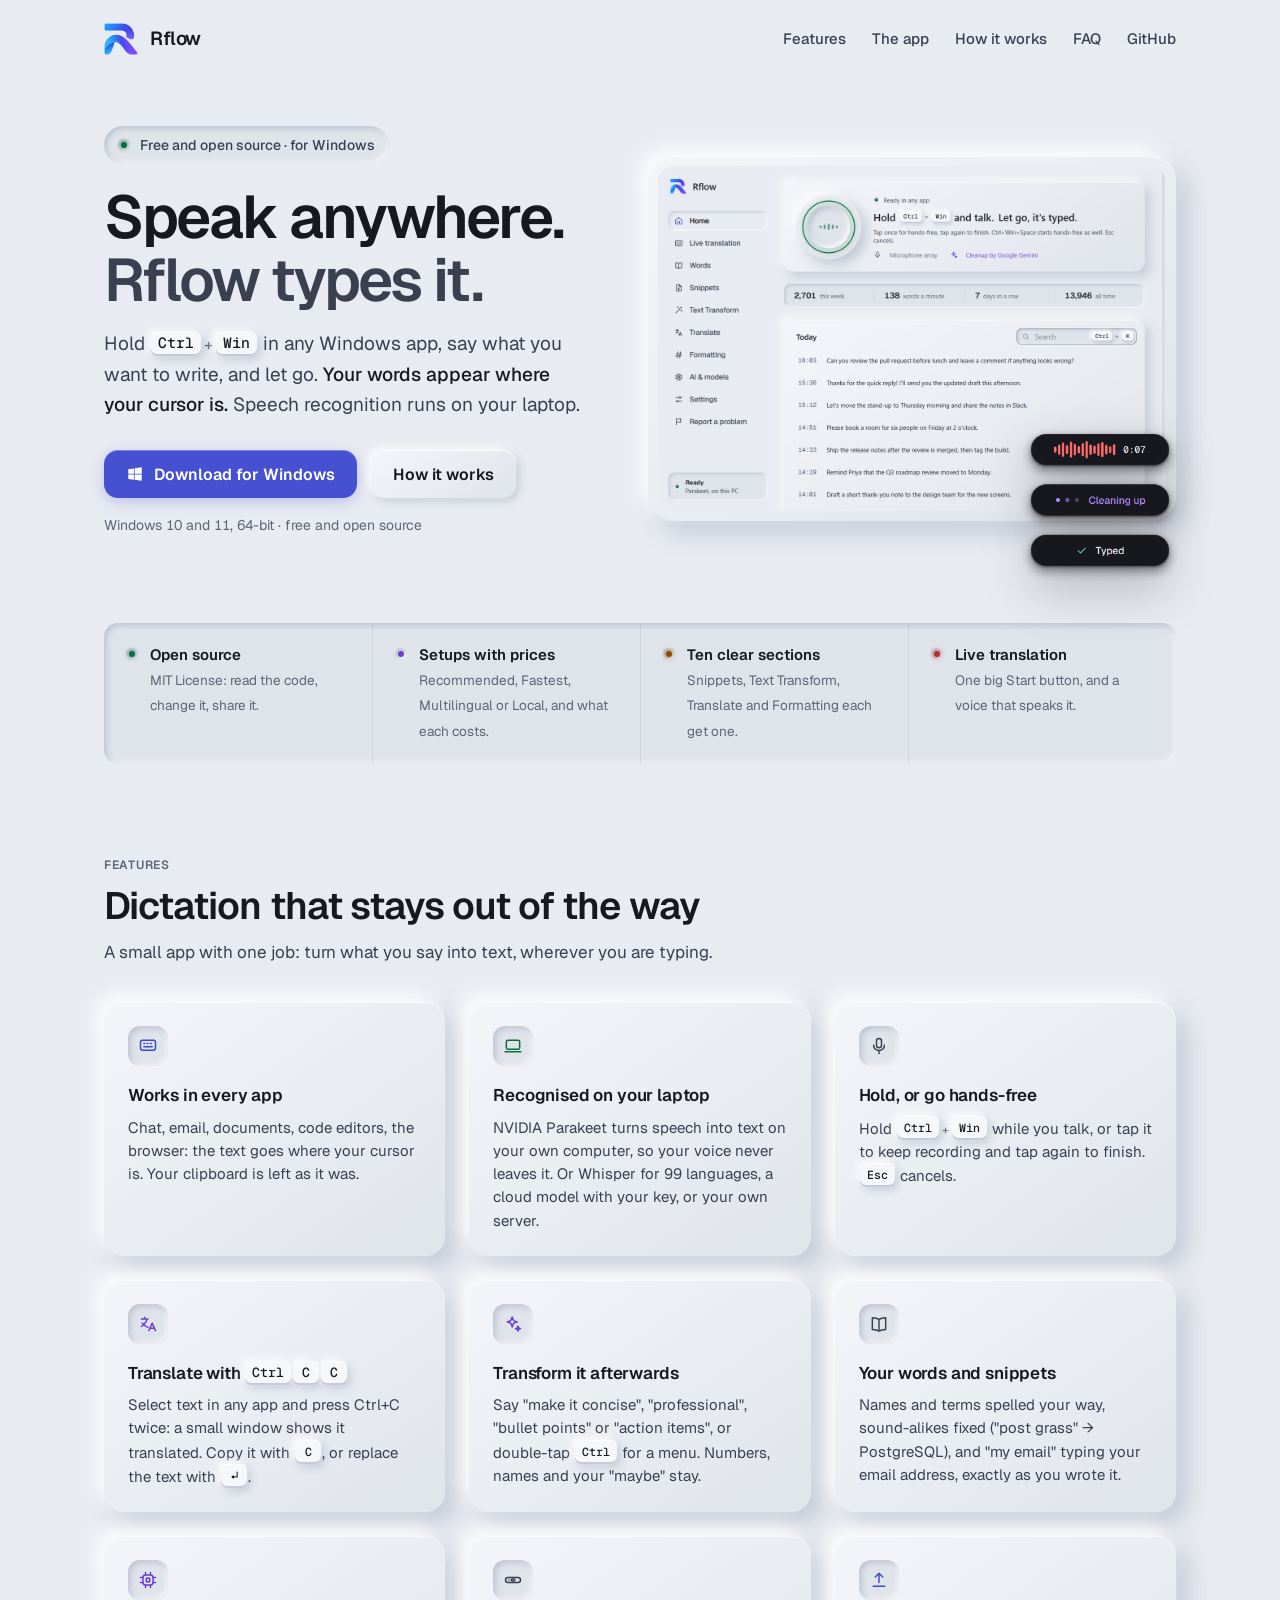
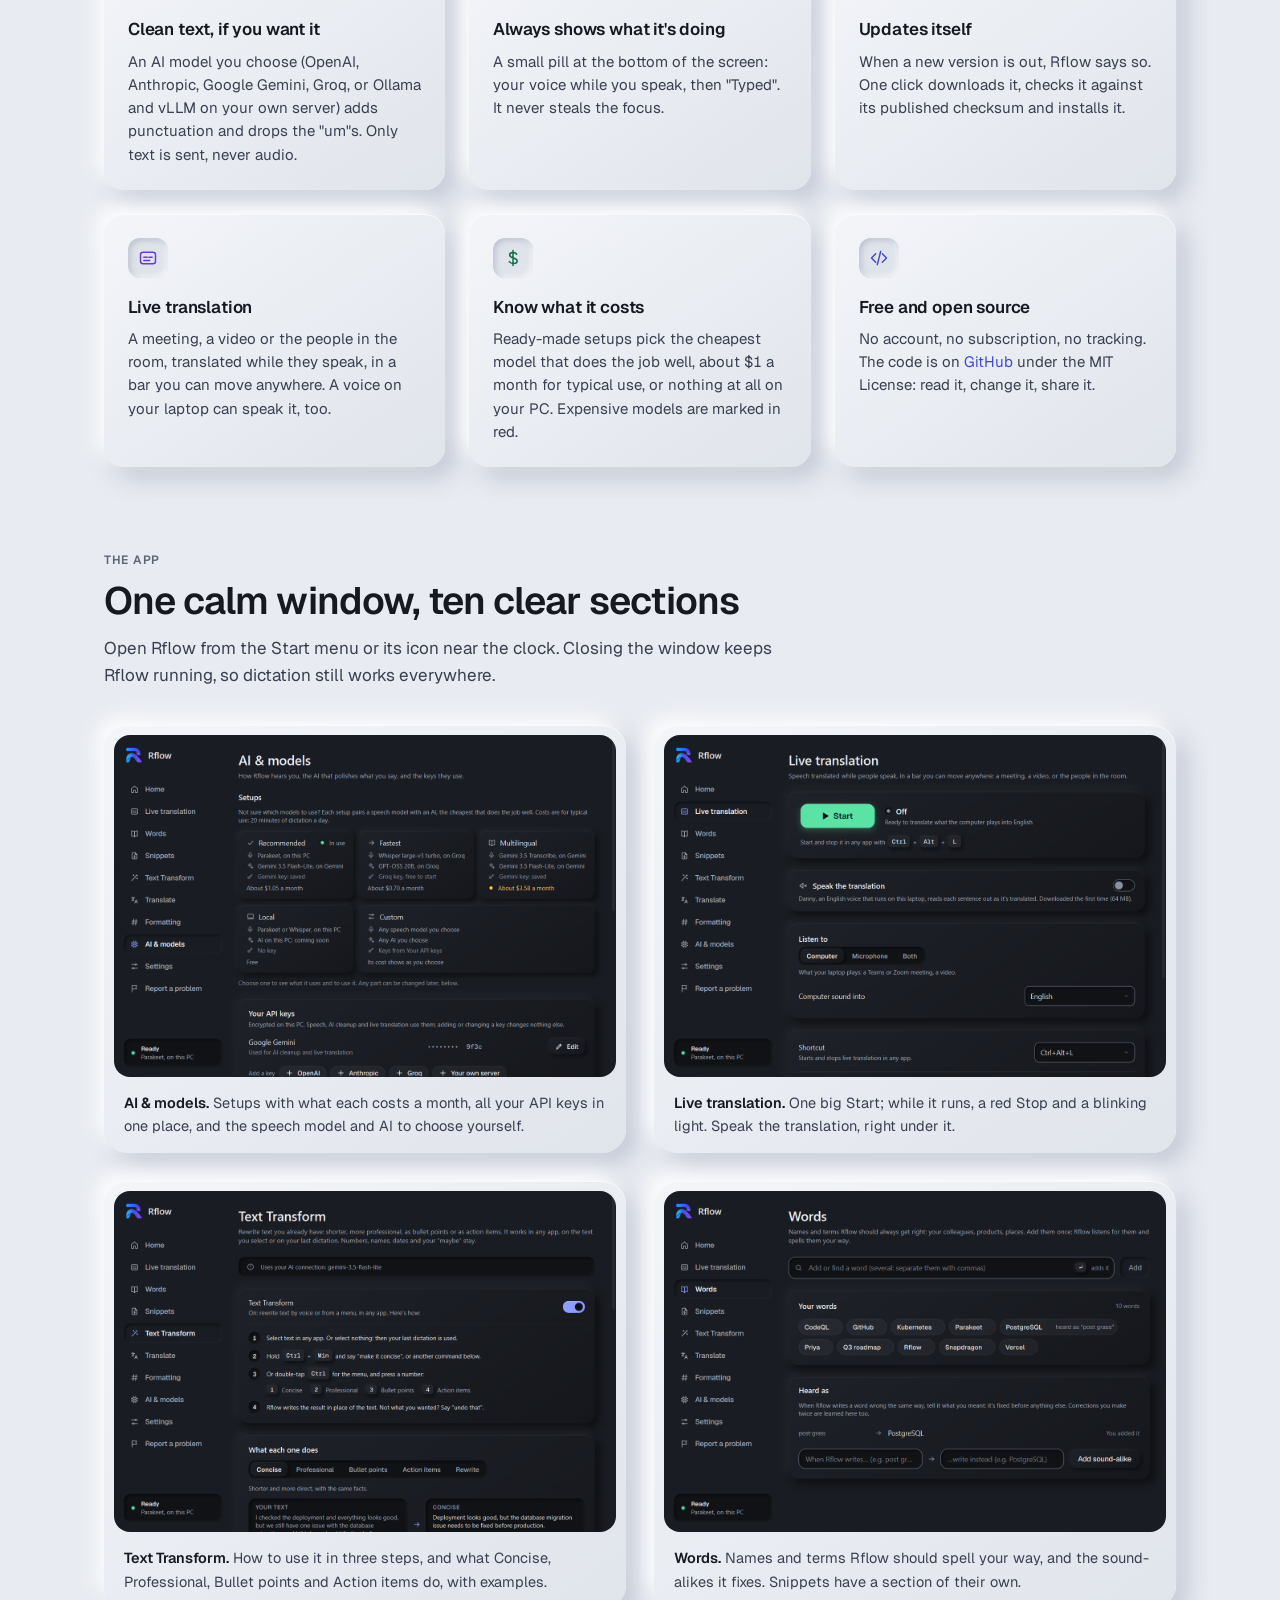
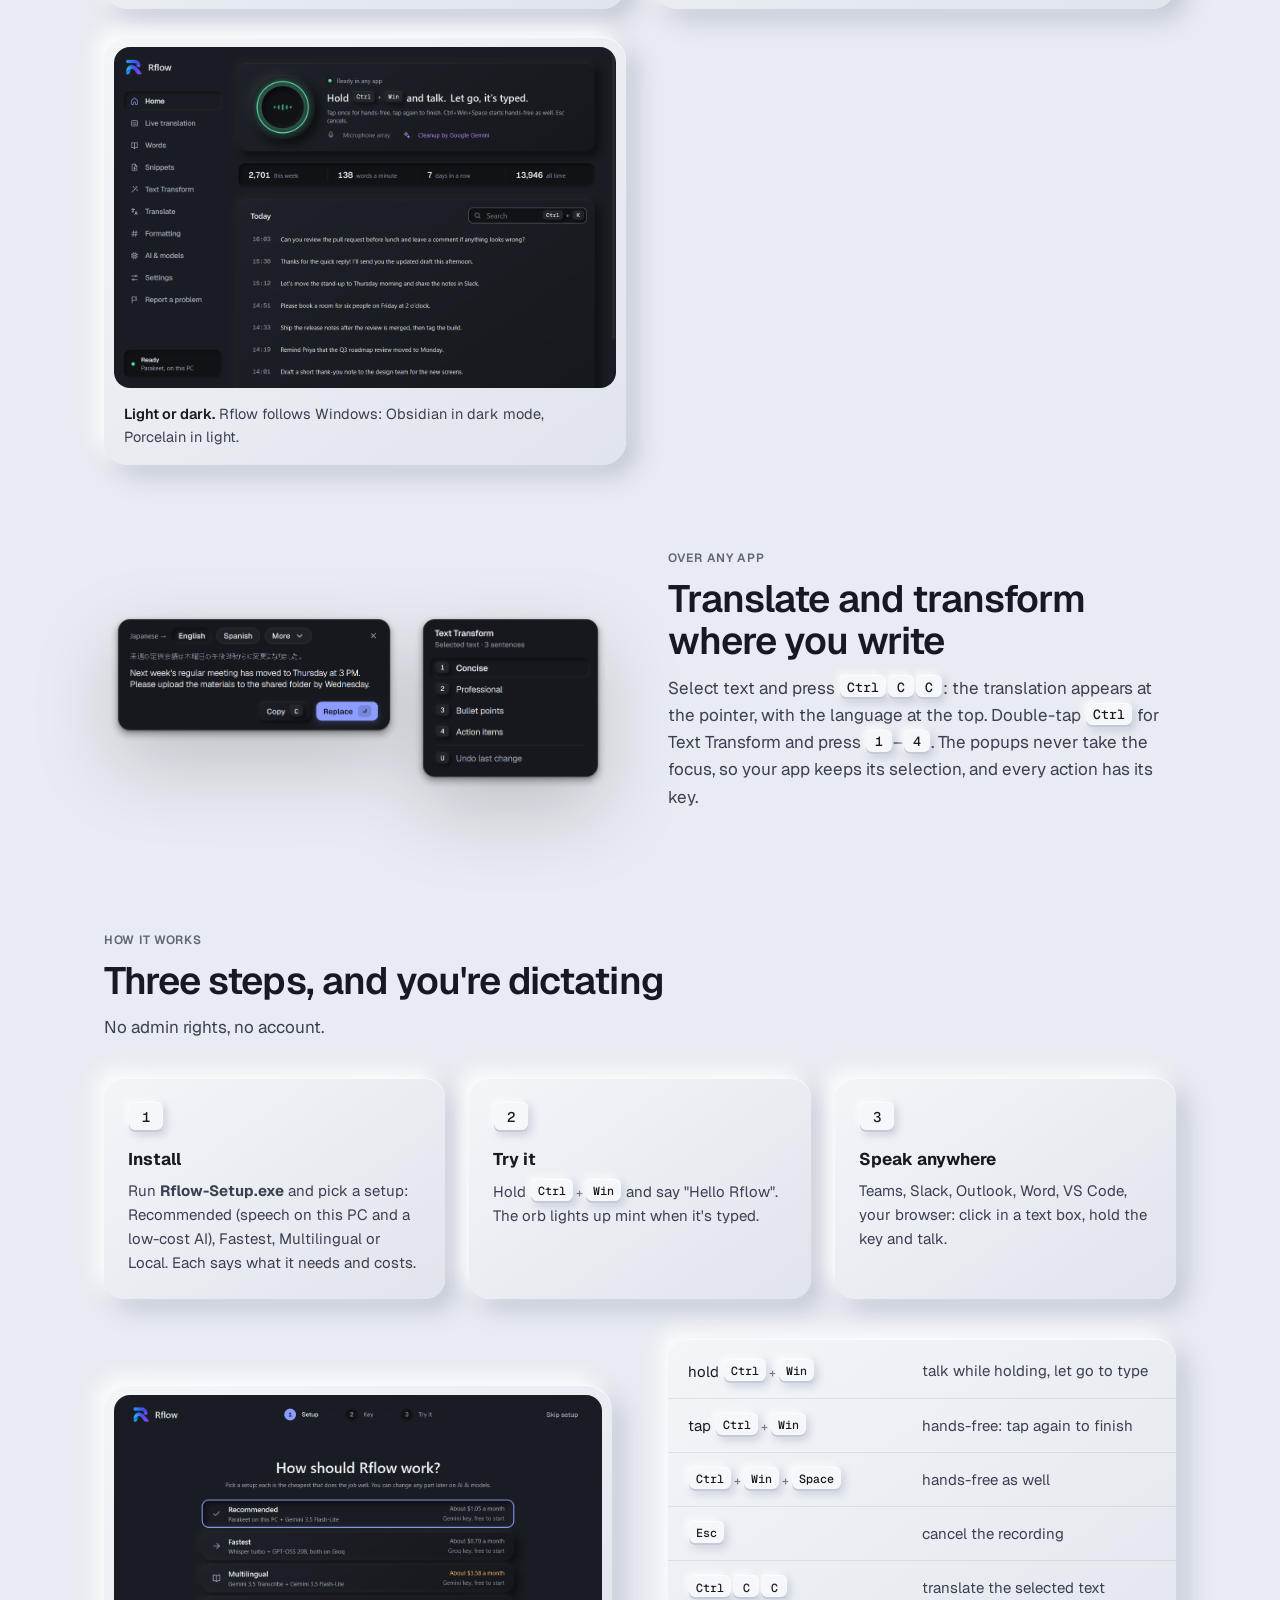
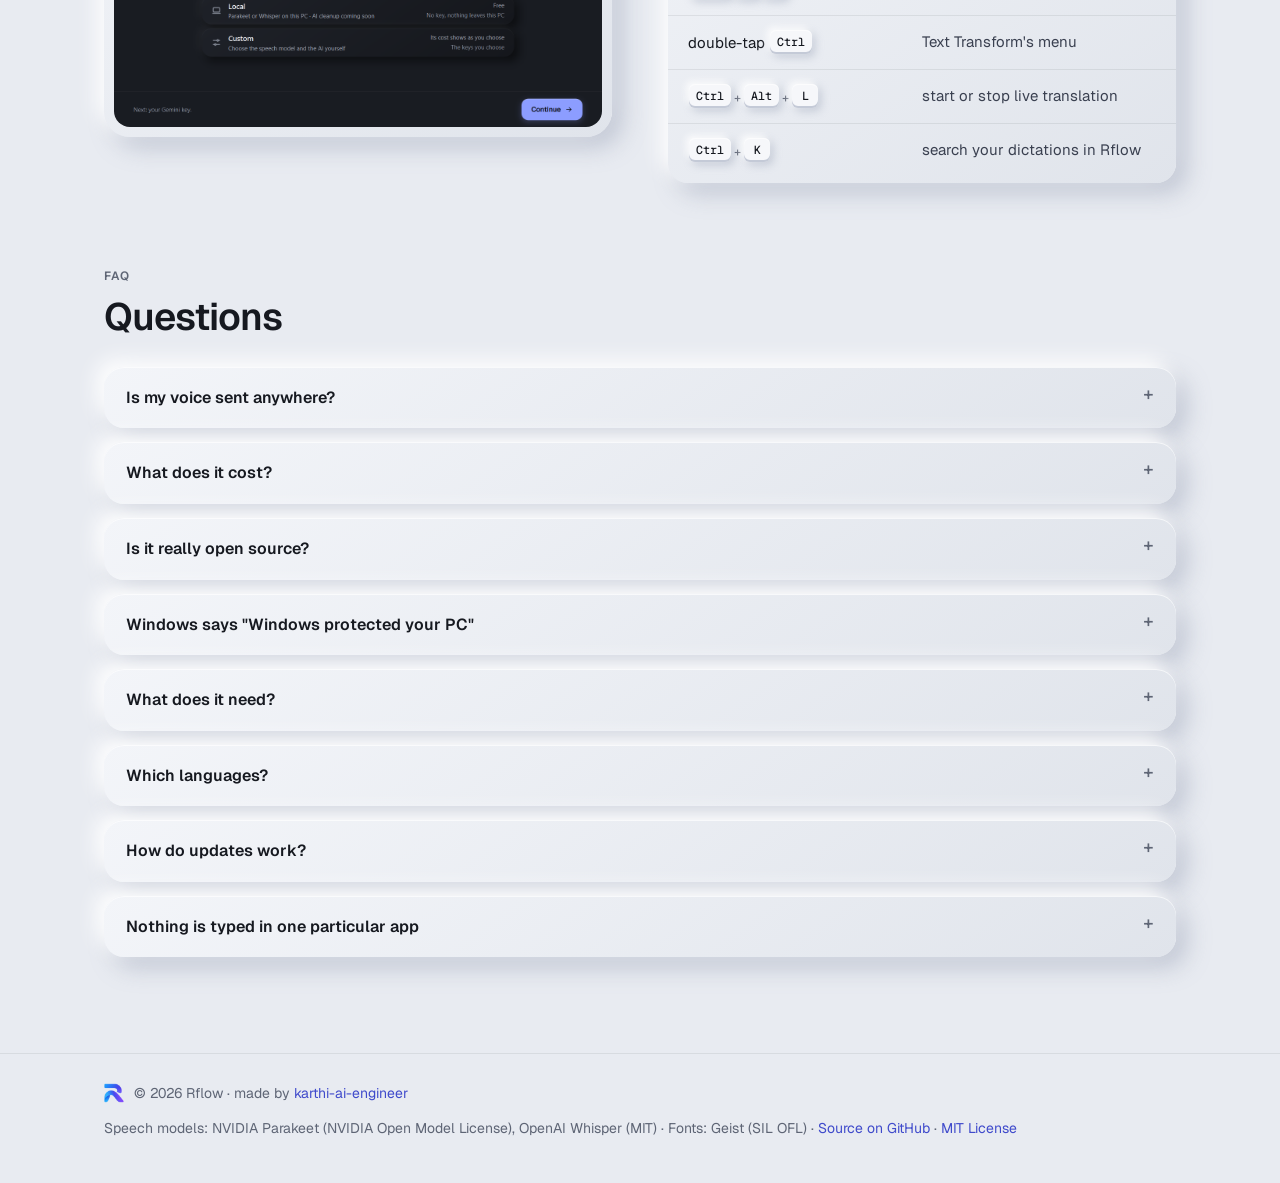
==== site/index.html @ dcba1d25 "Show the new window and the setups on the website The site still said Rflow 2.0 and five places (Hom" ====
<!doctype html>
<html lang="en">
<head>
<meta charset="utf-8">
<meta name="viewport" content="width=device-width, initial-scale=1">
<title>Rflow — speak anywhere, it types</title>
<meta name="description" content="Rflow is a free, open-source Windows dictation app. Hold Ctrl+Win in any app, speak, let go: your words are typed where your cursor is. Speech recognition runs on your laptop.">
<link rel="icon" href="favicon.ico" sizes="any">
<link rel="icon" type="image/png" href="img/logo.png">
<link rel="apple-touch-icon" href="img/touch-icon.png">
<meta property="og:title" content="Rflow — speak anywhere, it types">
<meta property="og:description" content="Hold Ctrl+Win in any Windows app, speak, let go. Speech recognition runs on your laptop.">
<meta property="og:image" content="https://rachflow.vercel.app/img/og.png">
<meta property="og:image:width" content="1200">
<meta property="og:image:height" content="630">
<meta name="twitter:card" content="summary_large_image">
<meta name="twitter:image" content="https://rachflow.vercel.app/img/og.png">
<meta name="theme-color" content="#191C22">
<link rel="preconnect" href="https://fonts.googleapis.com">
<link rel="preconnect" href="https://fonts.gstatic.com" crossorigin>
<link href="https://fonts.googleapis.com/css2?family=Geist:wght@400;500;600;700&family=Geist+Mono:wght@500;600&display=swap" rel="stylesheet">
<style>
  /* Obsidian Signal, as in the app: one surface colour, depth from light and shadow, one job per colour. */
  :root {
    --base: #191C22; --well: #101216; --cx-a: #1E2128; --cx-b: #15171C; --line: rgba(255,255,255,.06);
    --text: #ECEEF3; --text-2: #A6ACBA; --text-3: #8A91A1; --rim: #6B7386;
    --iris: #8C9DFF; --violet: #B48CFF; --live: #FF6B6B; --ok: #5BE3A6; --warn: #FFC56B;
    --primary: #8C9DFF; --on-primary: #0B0D13; --key: #22252C; --key-lip: rgba(0,0,0,.45); --edge: rgba(255,255,255,.06);
    --sh-1: -6px -6px 16px rgba(255,255,255,.05), 8px 8px 20px rgba(0,0,0,.6);
    --sh-2: -4px -4px 10px rgba(255,255,255,.045), 5px 5px 12px rgba(0,0,0,.55);
    --sh-3: -2px -2px 6px rgba(255,255,255,.04), 3px 3px 7px rgba(0,0,0,.5);
    --in-2: inset 2px 2px 6px rgba(0,0,0,.58), inset -2px -2px 5px rgba(255,255,255,.045);
    --glow: 0 4px 14px rgba(140,157,255,.28);
  }
  @media (prefers-color-scheme: light) {
    :root {
      --base: #E8EBF1; --well: #DFE3EA; --cx-a: #F3F5F9; --cx-b: #E0E4EB; --line: rgba(22,25,32,.08);
      --text: #161920; --text-2: #3A4050; --text-3: #5E6575; --rim: #787F91;
      --iris: #3F4ACB; --violet: #6A3ED4; --live: #B42F2F; --ok: #0B6B42; --warn: #8A4E00;
      --primary: #4651D2; --on-primary: #FFFFFF; --key: #F6F7FA; --key-lip: rgba(136,146,170,.45); --edge: rgba(255,255,255,.7);
      --sh-1: -8px -8px 20px rgba(255,255,255,.95), 10px 10px 24px rgba(136,146,170,.42);
      --sh-2: -5px -5px 12px rgba(255,255,255,.9), 6px 6px 14px rgba(136,146,170,.4);
      --sh-3: -3px -3px 7px rgba(255,255,255,.85), 3px 3px 8px rgba(136,146,170,.38);
      --in-2: inset 2px 2px 6px rgba(136,146,170,.45), inset -2px -2px 5px rgba(255,255,255,.9);
      --glow: 0 4px 14px rgba(70,81,210,.26);
    }
  }
  * { box-sizing: border-box; }
  html { scroll-behavior: smooth; overflow-x: clip; }  /* the pill beside the hero shot may overhang: never a sideways scroll */
  body { margin: 0; background: var(--base); color: var(--text); font: 16px/1.6 "Geist", "Segoe UI Variable", "Segoe UI", system-ui, sans-serif;
         -webkit-font-smoothing: antialiased; font-variant-numeric: tabular-nums; }
  a { color: var(--iris); text-decoration: none; }
  a:hover { text-decoration: underline; }
  .wrap { max-width: 1120px; margin: 0 auto; padding: 0 24px; }
  .card { background: linear-gradient(145deg, var(--cx-a), var(--cx-b)); border-radius: 20px; box-shadow: var(--sh-1), inset 0 1px 0 var(--edge); }
  .tile { background: linear-gradient(145deg, var(--cx-a), var(--cx-b)); border-radius: 14px; box-shadow: var(--sh-2), inset 0 1px 0 var(--edge); }
  .well { background: var(--well); border-radius: 14px; box-shadow: var(--in-2); }
  kbd { display: inline-flex; align-items: center; justify-content: center; min-width: 26px; height: 24px; padding: 0 7px; margin: 0 1px;
        border-radius: 6px; background: var(--key); color: var(--text); font: 500 .78em/1 "Geist Mono", ui-monospace, monospace;
        box-shadow: var(--sh-3), inset 0 -2px 0 var(--key-lip), inset 0 1px 0 var(--edge); vertical-align: 2px; white-space: nowrap; }
  .plus { color: var(--text-3); font: 500 .8em "Geist Mono", monospace; margin: 0 2px; }
  .lamp { display: inline-grid; place-items: center; width: 12px; height: 12px; border-radius: 50%; background: var(--well); box-shadow: var(--in-2); flex: none; }
  .lamp::after { content: ""; width: 6px; height: 6px; border-radius: 50%; background: var(--ok); box-shadow: 0 0 5px var(--ok); }
  .lamp.warn::after { background: var(--warn); box-shadow: 0 0 5px var(--warn); }
  .lamp.live::after { background: var(--live); box-shadow: 0 0 5px var(--live); }
  .lamp.ai::after { background: var(--violet); box-shadow: none; }
  .caps { font-size: 12px; font-weight: 600; letter-spacing: .06em; text-transform: uppercase; color: var(--text-3); }

  header { display: flex; align-items: center; justify-content: space-between; padding: 22px 0; }
  .brand { display: flex; align-items: center; gap: 12px; color: var(--text); font-weight: 600; font-size: 19px; letter-spacing: -.02em; }
  .brand:hover { text-decoration: none; }
  .mark { width: 34px; height: 34px; display: block; }  /* the logo: the blue-to-violet ribbon "R" */
  nav { display: flex; align-items: center; gap: 26px; }
  nav a { color: var(--text-2); font-size: 15px; font-weight: 500; }
  nav a:hover { color: var(--text); text-decoration: none; }

  .button { display: inline-flex; align-items: center; gap: 10px; height: 48px; padding: 0 22px; border-radius: 14px; font-weight: 600; font-size: 16px;
            color: var(--text); background: linear-gradient(145deg, var(--cx-a), var(--cx-b)); box-shadow: var(--sh-3), inset 0 1px 0 var(--edge); }
  .button:hover { text-decoration: none; filter: brightness(1.06); }
  .button.primary { background: var(--primary); color: var(--on-primary); box-shadow: var(--glow), inset 0 1px 0 rgba(255,255,255,.3); }
  .button.small { height: 38px; padding: 0 16px; font-size: 14px; border-radius: 12px; }

  .hero { display: grid; grid-template-columns: 1fr 1.08fr; gap: 56px; align-items: center; padding: 48px 0 72px; }
  .eyebrow { display: inline-flex; align-items: center; gap: 10px; color: var(--text-2); font-size: 14px; font-weight: 500;
             padding: 8px 14px; border-radius: 999px; }
  h1 { font-size: clamp(38px, 5.4vw, 60px); line-height: 1.04; letter-spacing: -.035em; font-weight: 600; margin: 22px 0 18px; }
  h1 .soft { color: var(--text-2); }
  .lead { font-size: 19px; line-height: 1.6; color: var(--text-2); margin: 0 0 30px; max-width: 32em; }
  .lead strong { color: var(--text); font-weight: 500; }
  .cta { display: flex; flex-wrap: wrap; align-items: center; gap: 14px; }
  .release { color: var(--text-3); font-size: 14px; margin-top: 16px; }
  .shot { display: block; width: 100%; border-radius: 16px; }
  .frame { padding: 10px; border-radius: 26px; }
  .stage { position: relative; }
  .stage .pill { position: absolute; right: -12px; bottom: -64px; width: 176px; filter: drop-shadow(0 18px 24px rgba(0,0,0,.25)); }

  .new { display: grid; grid-template-columns: repeat(4, 1fr); padding: 0; margin: 0 0 8px; }
  .new div { display: flex; gap: 12px; align-items: flex-start; padding: 20px 22px; }
  .new div + div { border-left: 1px solid var(--line); }
  .new b { display: block; font-weight: 600; font-size: 15px; }
  .new span { color: var(--text-3); font-size: 13.5px; line-height: 1.45; }
  .new .lamp { margin-top: 5px; }

  section { padding: 84px 0 0; }
  h2 { font-size: clamp(28px, 3.6vw, 38px); line-height: 1.12; letter-spacing: -.025em; font-weight: 600; margin: 10px 0 12px; }
  .sub { color: var(--text-2); font-size: 17px; margin: 0 0 36px; max-width: 40em; }
  .grid { display: grid; grid-template-columns: repeat(3, 1fr); gap: 24px; }
  .feature { padding: 24px; }
  .feature .icon { width: 40px; height: 40px; border-radius: 12px; display: grid; place-items: center; margin-bottom: 16px; color: var(--text-2); }
  .feature .icon.iris { color: var(--iris); } .feature .icon.violet { color: var(--violet); } .feature .icon.ok { color: var(--ok); }
  .feature h3 { margin: 0 0 6px; font-size: 17px; font-weight: 600; letter-spacing: -.01em; }
  .feature p { margin: 0; color: var(--text-2); font-size: 15px; line-height: 1.55; }
  svg.i { width: 20px; height: 20px; fill: none; stroke: currentColor; stroke-width: 1.75; stroke-linecap: round; stroke-linejoin: round; }

  .gallery { display: grid; grid-template-columns: 1fr 1fr; gap: 28px; }
  .gallery figure { margin: 0; padding: 10px 10px 16px; border-radius: 24px; }
  .gallery figcaption { padding: 14px 10px 0; color: var(--text-2); font-size: 14.5px; }
  .gallery figcaption b { color: var(--text); font-weight: 600; }

  .two { display: grid; grid-template-columns: 1fr 1fr; gap: 56px; align-items: center; }
  .keys { width: 100%; border-collapse: separate; border-spacing: 0; overflow: hidden; }
  .keys td { padding: 14px 20px; border-top: 1px solid var(--line); font-size: 15px; color: var(--text-2); }
  .keys tr:first-child td { border-top: 0; }
  .keys td:first-child { white-space: nowrap; width: 46%; color: var(--text); }
  .steps { display: grid; grid-template-columns: repeat(3, 1fr); gap: 24px; }
  .step { padding: 24px; }
  .step kbd.n { min-width: 34px; height: 30px; font-size: 14px; margin-bottom: 14px; }
  .step h3 { margin: 0 0 6px; font-size: 17px; }
  .step p { margin: 0; color: var(--text-2); font-size: 15px; }
  .popups { display: block; width: 100%; filter: drop-shadow(0 30px 40px rgba(0,0,0,.18)); }

  details { padding: 18px 22px; margin-bottom: 14px; }
  summary { cursor: pointer; font-weight: 600; list-style: none; display: flex; justify-content: space-between; gap: 16px; }
  summary::-webkit-details-marker { display: none; }
  summary::after { content: "+"; color: var(--text-3); font: 500 18px/1 "Geist Mono", monospace; }
  details[open] summary::after { content: "–"; }
  details p { color: var(--text-2); margin: 12px 0 0; }
  footer { margin-top: 96px; padding: 28px 0 44px; border-top: 1px solid var(--line); color: var(--text-3); font-size: 14px; }
  footer .wrap { display: flex; flex-wrap: wrap; justify-content: space-between; gap: 12px; }
  .foot-mark { vertical-align: -5px; margin-right: 10px; }

  @media (max-width: 900px) {
    .hero, .two, .gallery { grid-template-columns: 1fr; gap: 36px; }
    .hero { padding-top: 20px; }
    .grid, .steps { grid-template-columns: 1fr; }
    .new { grid-template-columns: 1fr 1fr; }
    .new div:nth-child(3) { border-left: 0; }
    .new div:nth-child(n+3) { border-top: 1px solid var(--line); }
    nav a:not(.keep) { display: none; }
    .stage .pill { right: 4px; bottom: -56px; width: 150px; }
  }
  @media (max-width: 520px) {
    .wrap { padding: 0 16px; }
    .new { grid-template-columns: 1fr; }
    .new div + div { border-left: 0; border-top: 1px solid var(--line); }
    .button { height: 46px; }
  }
</style>
</head>
<body>
<div class="wrap">
  <header>
    <a class="brand" href="#"><img class="mark" src="img/logo.png" width="34" height="34" alt="">Rflow</a>
    <nav><a href="#features">Features</a><a href="#tour">The app</a><a href="#how">How it works</a><a href="#faq">FAQ</a>
      <a class="keep" href="https://github.com/karthi-ai-engineer/Rach_flow">GitHub</a></nav>
  </header>

  <div class="hero">
    <div>
      <span class="eyebrow well"><span class="lamp"></span>Free and open source · for Windows</span>
      <h1>Speak anywhere.<br><span class="soft">Rflow types it.</span></h1>
      <p class="lead">Hold <kbd>Ctrl</kbd><span class="plus">+</span><kbd>Win</kbd> in any Windows app, say what you want to write,
        and let go. <strong>Your words appear where your cursor is.</strong> Speech recognition runs on your laptop.</p>
      <div class="cta">
        <a class="button primary" id="download" href="https://github.com/karthi-ai-engineer/Rach_flow/releases/latest/download/Rflow-Setup.exe">
          <svg width="18" height="18" viewBox="0 0 24 24" fill="currentColor" aria-hidden="true"><path d="M3 5.5 10.5 4.5v7H3v-6Zm0 13 7.5 1v-7H3v6Zm8.5 1.1L21 21v-8.5h-9.5v7.1Zm0-15.2v7.1H21V3l-9.5 1.4Z"/></svg>
          Download for Windows</a>
        <a class="button" href="#how">How it works</a>
      </div>
      <p class="release" id="release">Windows 10 and 11, 64-bit · free and open source</p>
    </div>
    <div class="stage">
      <div class="card frame"><picture><source srcset="img/app-light.png" media="(prefers-color-scheme: light)"><img class="shot" src="img/app.png" alt="Rflow's Home: the voice orb, how to dictate with keycaps, your stats and your recent dictations"></picture></div>
      <img class="pill" src="img/pill.png" alt="The recording pill: listening, cleaning up, typed">
    </div>
  </div>

  <div class="well new" aria-label="New in Rflow">
    <div><span class="lamp"></span><p style="margin:0"><b>Open source</b><span>MIT License: read the code, change it, share it.</span></p></div>
    <div><span class="lamp ai"></span><p style="margin:0"><b>Setups with prices</b><span>Recommended, Fastest, Multilingual or Local, and what each costs.</span></p></div>
    <div><span class="lamp warn"></span><p style="margin:0"><b>Ten clear sections</b><span>Snippets, Text Transform, Translate and Formatting each get one.</span></p></div>
    <div><span class="lamp live"></span><p style="margin:0"><b>Live translation</b><span>One big Start button, and a voice that speaks it.</span></p></div>
  </div>
</div>

<section id="features">
  <div class="wrap">
    <div class="caps">Features</div>
    <h2>Dictation that stays out of the way</h2>
    <p class="sub">A small app with one job: turn what you say into text, wherever you are typing.</p>
    <div class="grid">
      <div class="card feature"><div class="icon well iris"><svg class="i" viewBox="0 0 24 24"><rect x="3" y="5" width="18" height="12" rx="2.5"/><path d="M7 9h1M11 9h1M15 9h1M7 13h10"/></svg></div>
        <h3>Works in every app</h3><p>Chat, email, documents, code editors, the browser: the text goes where your cursor is. Your clipboard is left as it was.</p></div>
      <div class="card feature"><div class="icon well ok"><svg class="i" viewBox="0 0 24 24"><rect x="4" y="5" width="16" height="11" rx="2"/><path d="M2.5 19h19"/></svg></div>
        <h3>Recognised on your laptop</h3><p>NVIDIA Parakeet turns speech into text on your own computer, so your voice never leaves it. Or Whisper for 99 languages, a cloud model with your key, or your own server.</p></div>
      <div class="card feature"><div class="icon well"><svg class="i" viewBox="0 0 24 24"><rect x="9" y="3" width="6" height="11" rx="3"/><path d="M5.5 11a6.5 6.5 0 0 0 13 0M12 17.5V21"/></svg></div>
        <h3>Hold, or go hands-free</h3><p>Hold <kbd>Ctrl</kbd><span class="plus">+</span><kbd>Win</kbd> while you talk, or tap it to keep recording and tap again to finish. <kbd>Esc</kbd> cancels.</p></div>
      <div class="card feature"><div class="icon well violet"><svg class="i" viewBox="0 0 24 24"><path d="M4 6h8M8 4v2M5 11c2 3 5 4.5 7 5M11 6c-1 4-4 7-7 9M13 20l4-9 4 9M14.5 17h5"/></svg></div>
        <h3>Translate with <kbd>Ctrl</kbd><kbd>C</kbd><kbd>C</kbd></h3><p>Select text in any app and press Ctrl+C twice: a small window shows it translated. Copy it with <kbd>C</kbd>, or replace the text with <kbd>↵</kbd>.</p></div>
      <div class="card feature"><div class="icon well violet"><svg class="i" viewBox="0 0 24 24"><path d="M11 3.5l1.6 4.4 4.4 1.6-4.4 1.6L11 15.5l-1.6-4.4L5 9.5l4.4-1.6zM18 14.5l.8 2.2 2.2.8-2.2.8-.8 2.2-.8-2.2-2.2-.8 2.2-.8z"/></svg></div>
        <h3>Transform it afterwards</h3><p>Say "make it concise", "professional", "bullet points" or "action items", or double-tap <kbd>Ctrl</kbd> for a menu. Numbers, names and your "maybe" stay.</p></div>
      <div class="card feature"><div class="icon well"><svg class="i" viewBox="0 0 24 24"><path d="M12 6.5C10 5 7.5 4.5 4 4.5v14c3.5 0 6 .5 8 2 2-1.5 4.5-2 8-2v-14c-3.5 0-6 .5-8 2zM12 6.5v14"/></svg></div>
        <h3>Your words and snippets</h3><p>Names and terms spelled your way, sound-alikes fixed ("post grass" → PostgreSQL), and "my email" typing your email address, exactly as you wrote it.</p></div>
      <div class="card feature"><div class="icon well violet"><svg class="i" viewBox="0 0 24 24"><rect x="6" y="6" width="12" height="12" rx="3"/><path d="M10 10h4v4h-4zM9 3v3M15 3v3M9 18v3M15 18v3M3 9h3M3 15h3M18 9h3M18 15h3"/></svg></div>
        <h3>Clean text, if you want it</h3><p>An AI model you choose (OpenAI, Anthropic, Google Gemini, Groq, or Ollama and vLLM on your own server) adds punctuation and drops the "um"s. Only text is sent, never audio.</p></div>
      <div class="card feature"><div class="icon well"><svg class="i" viewBox="0 0 24 24"><rect x="3" y="9" width="18" height="6" rx="3"/><path d="M7 12h.01M10 11v2M12 10v4M14 11v2"/></svg></div>
        <h3>Always shows what it's doing</h3><p>A small pill at the bottom of the screen: your voice while you speak, then "Typed". It never steals the focus.</p></div>
      <div class="card feature"><div class="icon well iris"><svg class="i" viewBox="0 0 24 24"><path d="M12 4v11M7.5 8.5L12 4l4.5 4.5M5 19.5h14"/></svg></div>
        <h3>Updates itself</h3><p>When a new version is out, Rflow says so. One click downloads it, checks it against its published checksum and installs it.</p></div>
      <div class="card feature"><div class="icon well violet"><svg class="i" viewBox="0 0 24 24"><rect x="3" y="5" width="18" height="14" rx="3"/><path d="M7 11h4M13 11h4M7 15h7"/></svg></div>
        <h3>Live translation</h3><p>A meeting, a video or the people in the room, translated while they speak, in a bar you can move anywhere. A voice on your laptop can speak it, too.</p></div>
      <div class="card feature"><div class="icon well ok"><svg class="i" viewBox="0 0 24 24"><path d="M12 3v18M16.5 7.5c-.8-1.3-2.5-2-4.5-2-2.5 0-4 1.3-4 3 0 4.5 9 2.5 9 7 0 1.8-1.7 3-4.5 3-2.2 0-4-.8-5-2.2"/></svg></div>
        <h3>Know what it costs</h3><p>Ready-made setups pick the cheapest model that does the job well, about $1 a month for typical use, or nothing at all on your PC. Expensive models are marked in red.</p></div>
      <div class="card feature"><div class="icon well iris"><svg class="i" viewBox="0 0 24 24"><path d="M8 7l-5 5 5 5M16 7l5 5-5 5M14 4l-4 16"/></svg></div>
        <h3>Free and open source</h3><p>No account, no subscription, no tracking. The code is on <a href="https://github.com/karthi-ai-engineer/Rach_flow">GitHub</a> under the MIT License: read it, change it, share it.</p></div>
    </div>
  </div>
</section>

<section id="tour">
  <div class="wrap">
    <div class="caps">The app</div>
    <h2>One calm window, ten clear sections</h2>
    <p class="sub">Open Rflow from the Start menu or its icon near the clock. Closing the window keeps Rflow running, so
      dictation still works everywhere.</p>
    <div class="gallery">
      <figure class="card"><img class="shot" src="img/models.png" alt="AI & models: the setups with what each costs a month, and your API keys" loading="lazy">
        <figcaption><b>AI &amp; models.</b> Setups with what each costs a month, all your API keys in one place, and the speech model and AI to choose yourself.</figcaption></figure>
      <figure class="card"><img class="shot" src="img/live.png" alt="Live translation: a big Start button and Speak the translation" loading="lazy">
        <figcaption><b>Live translation.</b> One big Start; while it runs, a red Stop and a blinking light. Speak the translation, right under it.</figcaption></figure>
      <figure class="card"><img class="shot" src="img/transform.png" alt="Text Transform: how to use it, and what each one does with before-and-after examples" loading="lazy">
        <figcaption><b>Text Transform.</b> How to use it in three steps, and what Concise, Professional, Bullet points and Action items do, with examples.</figcaption></figure>
      <figure class="card"><img class="shot" src="img/words.png" alt="Words: your words as chips and the sound-alikes Rflow fixes" loading="lazy">
        <figcaption><b>Words.</b> Names and terms Rflow should spell your way, and the sound-alikes it fixes. Snippets have a section of their own.</figcaption></figure>
      <figure class="card"><picture><source srcset="img/app.png" media="(prefers-color-scheme: light)"><img class="shot" src="img/app-light.png" alt="Rflow's Home in the other theme" loading="lazy"></picture>
        <figcaption><b>Light or dark.</b> Rflow follows Windows: Obsidian in dark mode, Porcelain in light.</figcaption></figure>
    </div>
  </div>
</section>

<section id="anywhere">
  <div class="wrap two">
    <img class="popups" src="img/popups.png" alt="The Translate popup with Copy and Replace, and the Text Transform menu" loading="lazy">
    <div>
      <div class="caps">Over any app</div>
      <h2>Translate and transform where you write</h2>
      <p class="sub">Select text and press <kbd>Ctrl</kbd><kbd>C</kbd><kbd>C</kbd>: the translation appears at the pointer, with the language
        at the top. Double-tap <kbd>Ctrl</kbd> for Text Transform and press <kbd>1</kbd>–<kbd>4</kbd>. The popups never take the focus, so
        your app keeps its selection, and every action has its key.</p>
    </div>
  </div>
</section>

<section id="how">
  <div class="wrap">
    <div class="caps">How it works</div>
    <h2>Three steps, and you're dictating</h2>
    <p class="sub">No admin rights, no account.</p>
    <div class="steps">
      <div class="card step"><kbd class="n">1</kbd><h3>Install</h3><p>Run <b>Rflow-Setup.exe</b> and pick a setup: Recommended (speech on this PC and a low-cost AI), Fastest, Multilingual or Local. Each says what it needs and costs.</p></div>
      <div class="card step"><kbd class="n">2</kbd><h3>Try it</h3><p>Hold <kbd>Ctrl</kbd><span class="plus">+</span><kbd>Win</kbd> and say "Hello Rflow". The orb lights up mint when it's typed.</p></div>
      <div class="card step"><kbd class="n">3</kbd><h3>Speak anywhere</h3><p>Teams, Slack, Outlook, Word, VS Code, your browser: click in a text box, hold the key and talk.</p></div>
    </div>
    <div class="two" style="margin-top:40px">
      <div class="card frame"><img class="shot" src="img/welcome.png" alt="Rflow's first run: how should Rflow work? Recommended, Fastest, Multilingual, Local or Custom, with what each costs" loading="lazy"></div>
      <div class="card" style="padding:6px 0">
        <table class="keys">
          <tr><td>hold <kbd>Ctrl</kbd><span class="plus">+</span><kbd>Win</kbd></td><td>talk while holding, let go to type</td></tr>
          <tr><td>tap <kbd>Ctrl</kbd><span class="plus">+</span><kbd>Win</kbd></td><td>hands-free: tap again to finish</td></tr>
          <tr><td><kbd>Ctrl</kbd><span class="plus">+</span><kbd>Win</kbd><span class="plus">+</span><kbd>Space</kbd></td><td>hands-free as well</td></tr>
          <tr><td><kbd>Esc</kbd></td><td>cancel the recording</td></tr>
          <tr><td><kbd>Ctrl</kbd><kbd>C</kbd><kbd>C</kbd></td><td>translate the selected text</td></tr>
          <tr><td>double-tap <kbd>Ctrl</kbd></td><td>Text Transform's menu</td></tr>
          <tr><td><kbd>Ctrl</kbd><span class="plus">+</span><kbd>Alt</kbd><span class="plus">+</span><kbd>L</kbd></td><td>start or stop live translation</td></tr>
          <tr><td><kbd>Ctrl</kbd><span class="plus">+</span><kbd>K</kbd></td><td>search your dictations in Rflow</td></tr>
        </table>
      </div>
    </div>
  </div>
</section>

<section id="faq">
  <div class="wrap">
    <div class="caps">FAQ</div>
    <h2>Questions</h2>
    <div style="margin-top:28px">
      <details class="card"><summary>Is my voice sent anywhere?</summary>
        <p>Not with Parakeet or Whisper: they recognise speech on your laptop. If you choose a cloud model (OpenAI, Google Gemini,
          Groq), each recording goes to that provider, and Rflow asks you first; with your own server, it goes to that server. The
          AI cleanup, if you switch it on, sends only the finished text (never audio) to the provider you chose; Text Transform and
          Translate send the text you select to it, too. Live translation sends what it listens to (the computer's sound, the
          microphone, or both: other people's voices too) to Google Gemini, and says so before it starts. Your API keys are
          encrypted for your Windows account.</p></details>
      <details class="card"><summary>What does it cost?</summary>
        <p>Rflow itself is free and open source. Cloud models are paid to the provider, with your own key, and Rflow shows what
          each one costs a month for typical use (20 minutes of dictation a day): about $1 for the Recommended setup, nothing for
          Local. Expensive models are marked in red before you choose them.</p></details>
      <details class="card"><summary>Is it really open source?</summary>
        <p>Yes, under the MIT License. The code, the issues and every change are on <a href="https://github.com/karthi-ai-engineer/Rach_flow">GitHub</a>; bug reports,
          ideas and pull requests are welcome.</p></details>
      <details class="card"><summary>Windows says "Windows protected your PC"</summary>
        <p>The installer isn't code-signed yet. Click <b>More info</b>, then <b>Run anyway</b>.</p></details>
      <details class="card"><summary>What does it need?</summary>
        <p>Windows 10 or 11 (64-bit), a microphone and about 1 GB of disk space: about 300 MB for Rflow and 660 MB for Parakeet.
          No GPU. The internet is needed once, to download Parakeet; after that only for a cloud model, the optional cleanup and
          updates.</p></details>
      <details class="card"><summary>Which languages?</summary>
        <p>English with Parakeet. Whisper large-v3 turbo (a 1.6 GB download, quick with an NVIDIA graphics card) and the cloud
          models know many more, Tamil and Japanese among them.</p></details>
      <details class="card"><summary>How do updates work?</summary>
        <p>Rflow checks for a new version when it starts and every few hours, and shows a banner in its window: click
          <b>Update now</b>. The download is checked against its published checksum before it's installed, and Rflow restarts
          itself.</p></details>
      <details class="card"><summary>Nothing is typed in one particular app</summary>
        <p>That app probably runs as administrator; Windows doesn't let normal programs type into those.</p></details>
    </div>
  </div>
</section>

<footer>
  <div class="wrap">
    <span><img class="foot-mark" src="img/logo.png" width="20" height="20" alt="">© <span id="year">2026</span> Rflow · made by <a href="https://github.com/karthi-ai-engineer">karthi-ai-engineer</a></span>
    <span>Speech models: NVIDIA Parakeet (NVIDIA Open Model License), OpenAI Whisper (MIT) · Fonts: Geist (SIL OFL) ·
      <a href="https://github.com/karthi-ai-engineer/Rach_flow">Source on GitHub</a> · <a href="https://github.com/karthi-ai-engineer/Rach_flow/blob/main/LICENSE">MIT License</a></span>
  </div>
</footer>

<script>
  // Show the newest version, its size and date under the download button.
  document.getElementById("year").textContent = new Date().getFullYear();
  fetch("https://api.github.com/repos/karthi-ai-engineer/Rach_flow/releases/latest")
    .then(r => r.ok ? r.json() : Promise.reject(r.status))
    .then(release => {
      const asset = (release.assets || []).find(a => a.name === "Rflow-Setup.exe");
      if (!asset) return;
      const size = Math.round(asset.size / 1e6);
      const date = new Date(release.published_at).toLocaleDateString(undefined, { year: "numeric", month: "short", day: "numeric" });
      document.getElementById("release").textContent =
        `Version ${release.tag_name.replace(/^v/, "")} · ${size} MB · released ${date} · Windows 10 and 11, 64-bit · free`;
    })
    .catch(() => {});
</script>
</body>
</html>
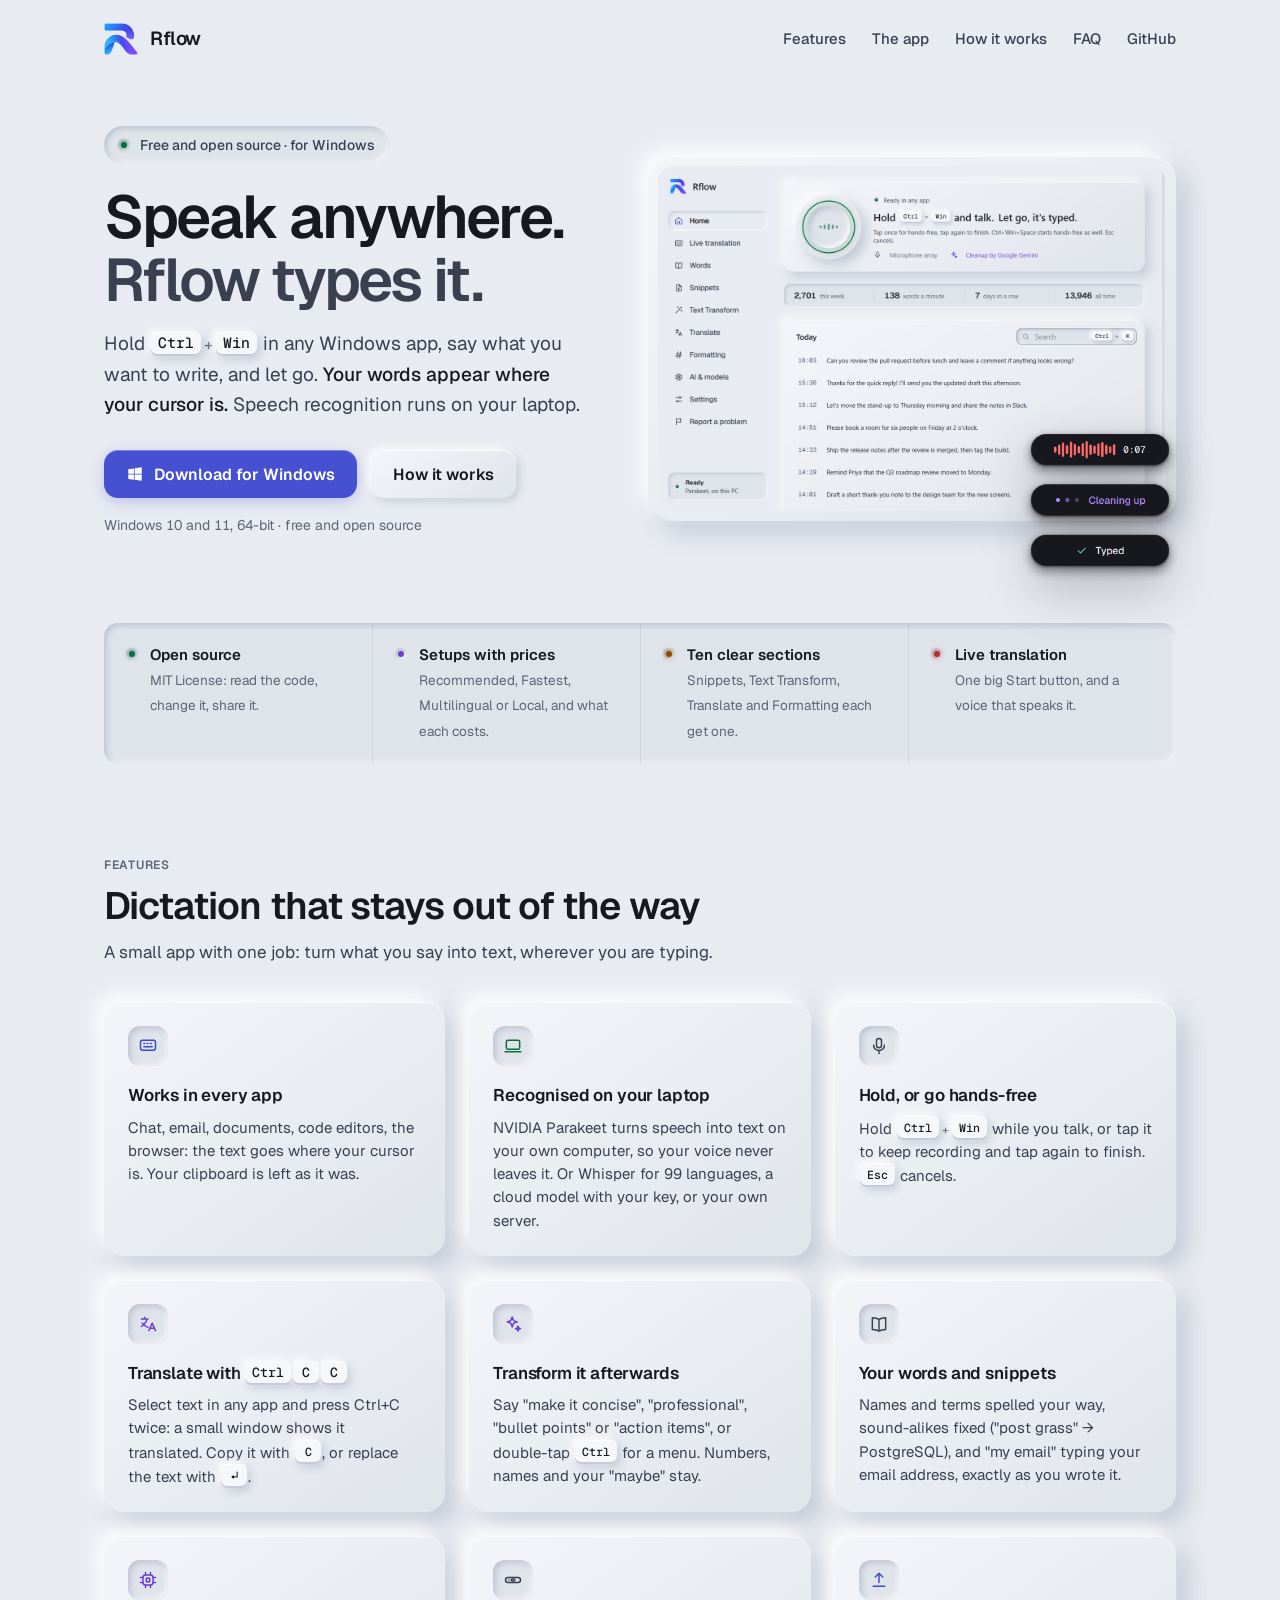
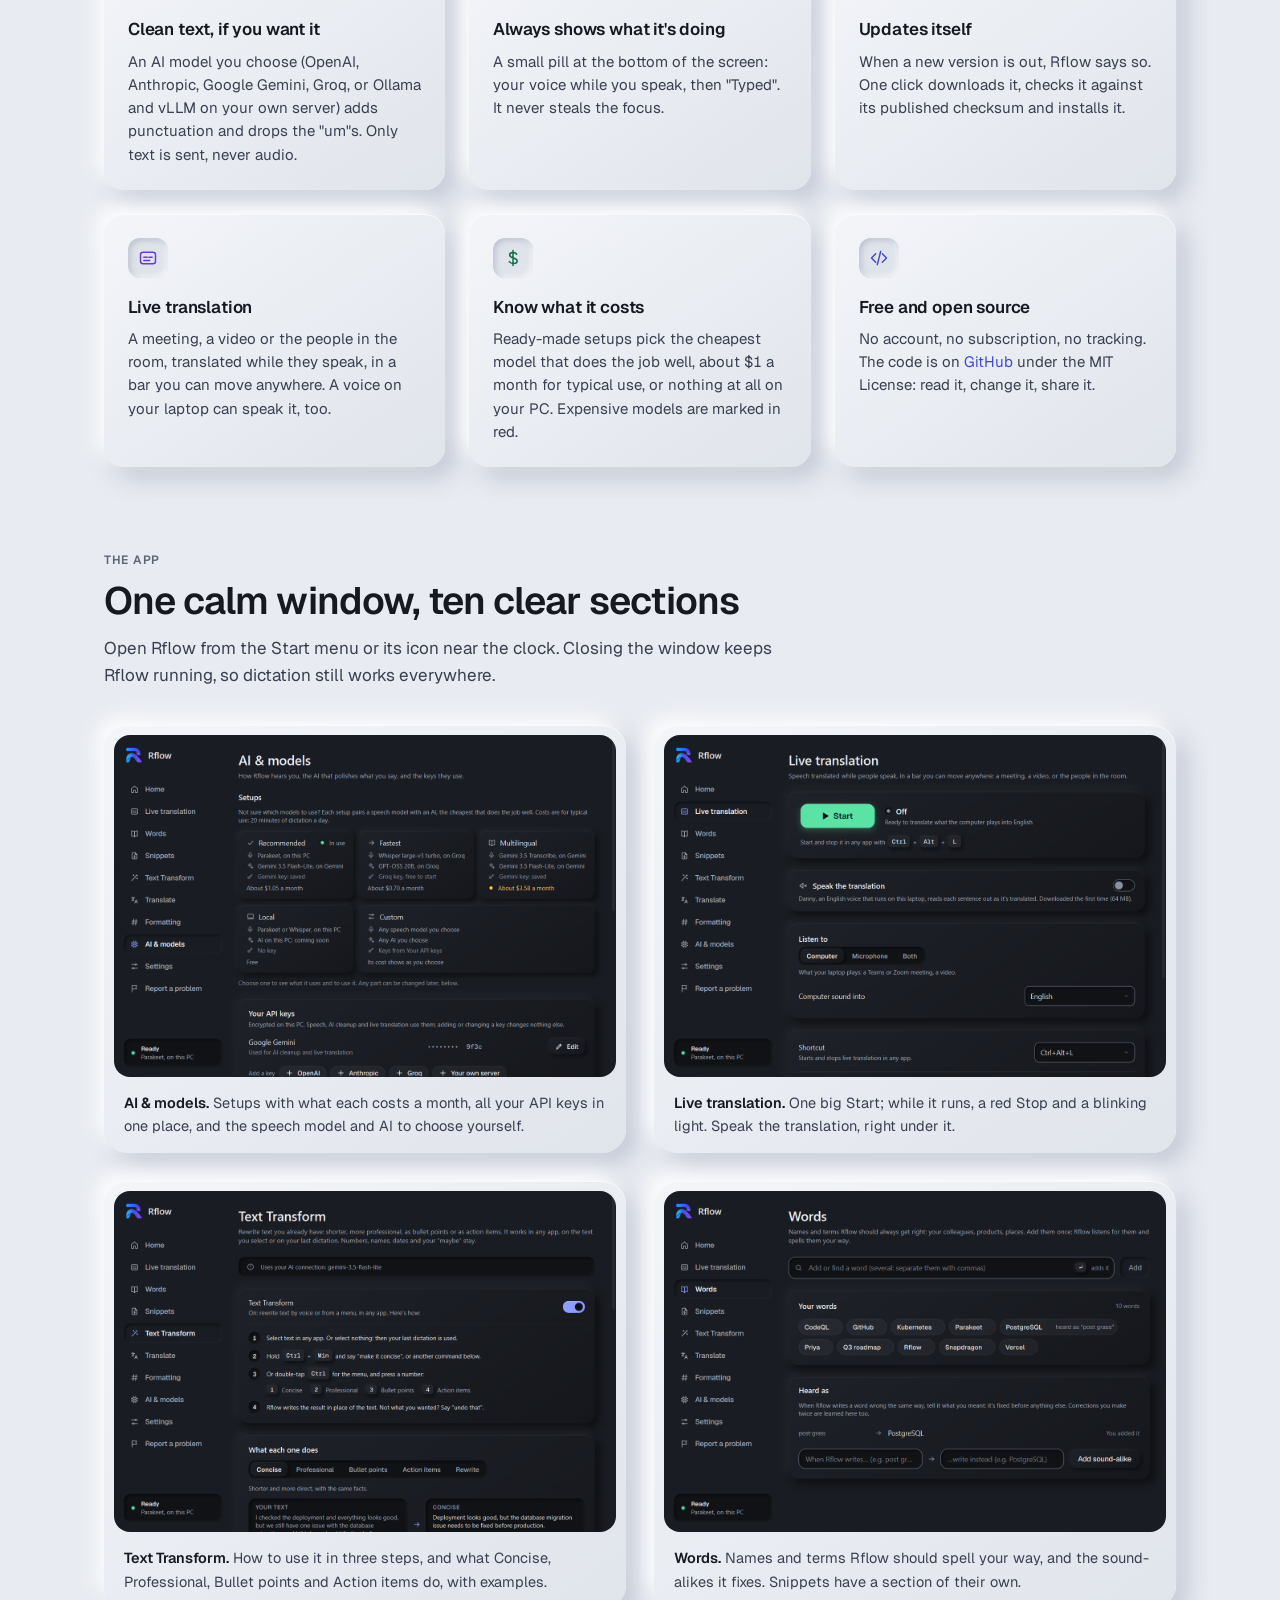
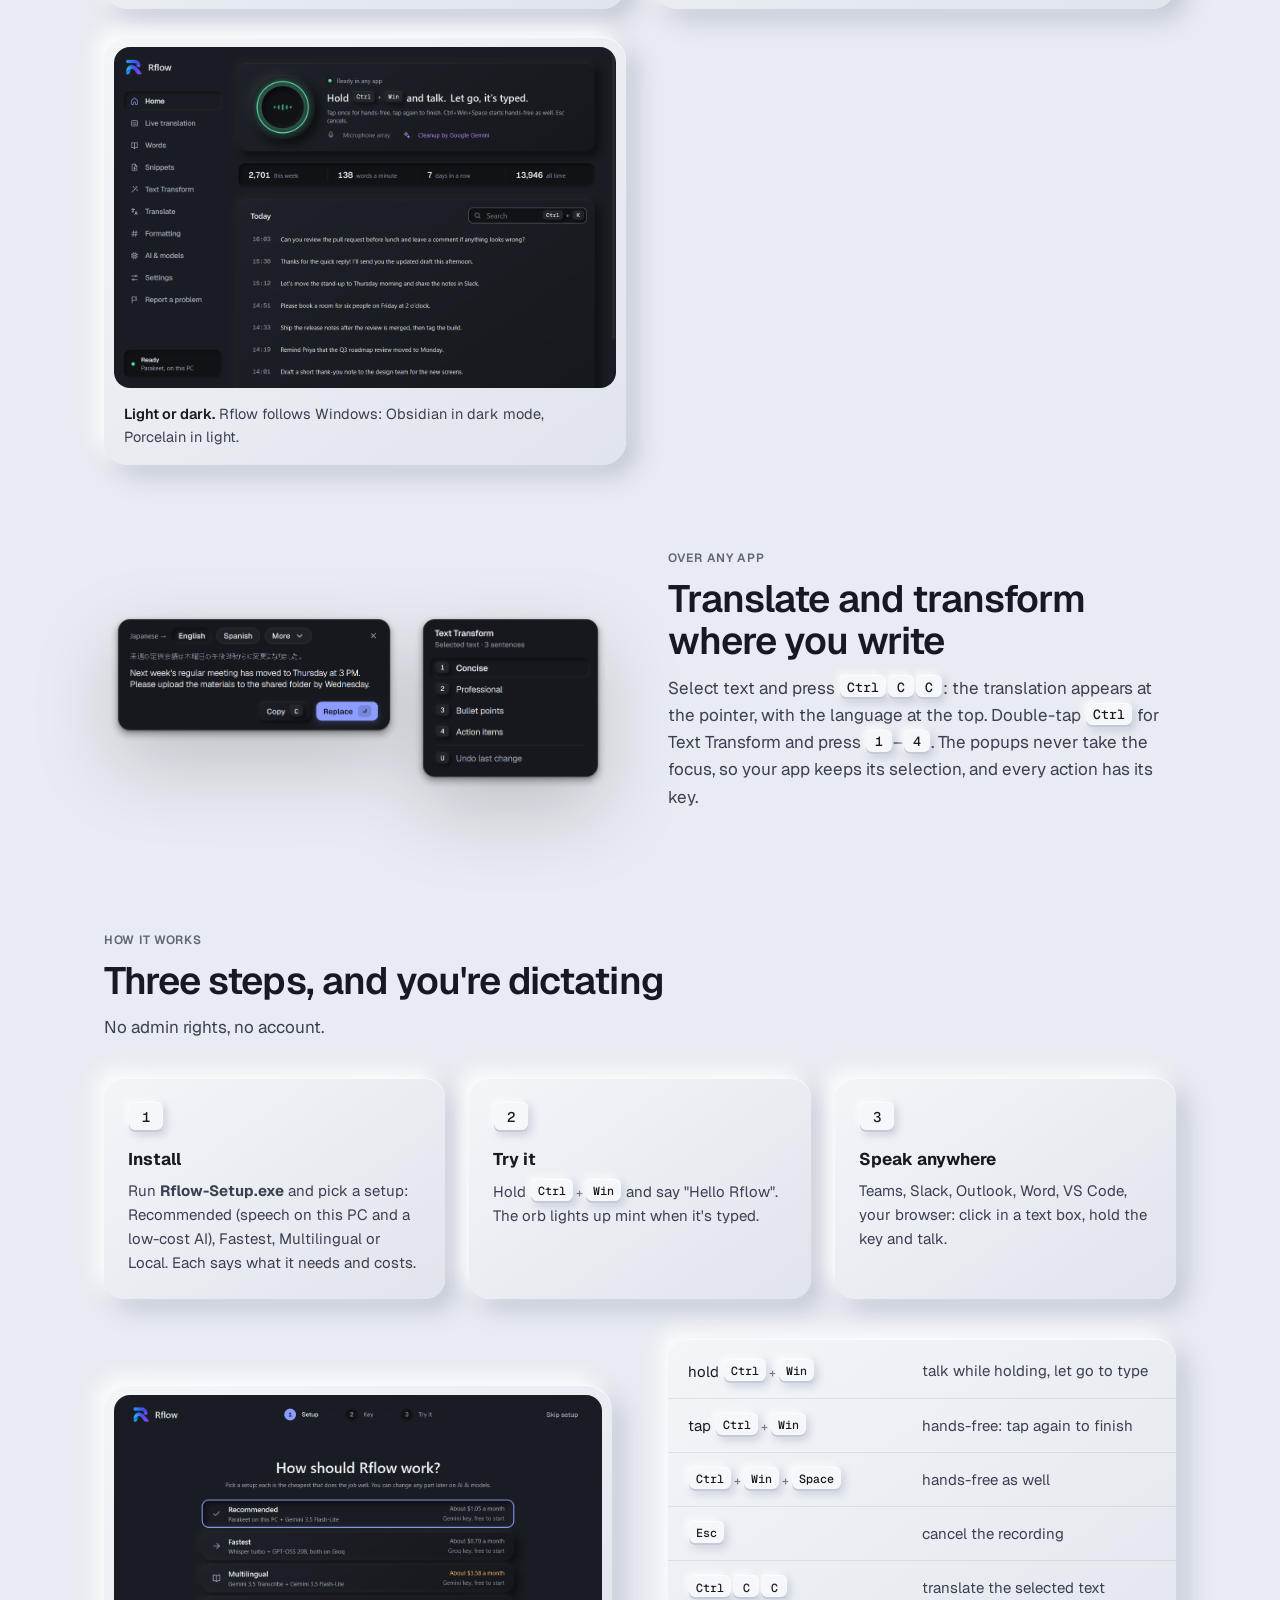
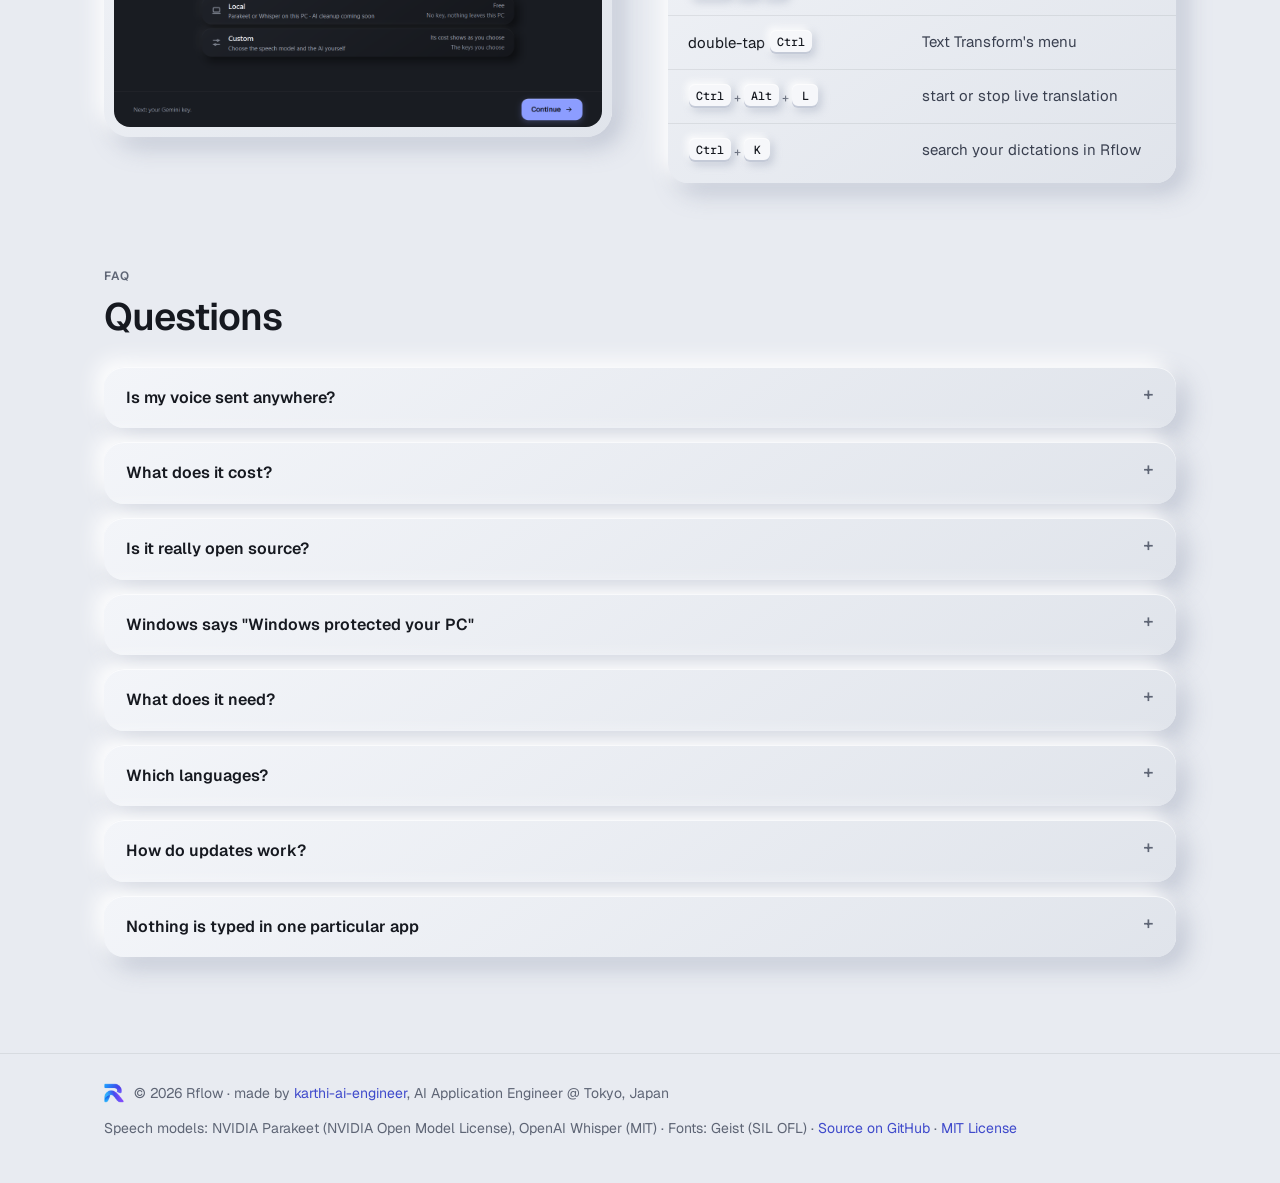
==== commit 4b6c3eac: "Say who makes Rflow: an AI Application Engineer in Tokyo The owner asked for their role and city nex" ====
--- a/site/index.html
+++ b/site/index.html
@@ -329,7 +329,7 @@
 
 <footer>
   <div class="wrap">
-    <span><img class="foot-mark" src="img/logo.png" width="20" height="20" alt="">© <span id="year">2026</span> Rflow · made by <a href="https://github.com/karthi-ai-engineer">karthi-ai-engineer</a></span>
+    <span><img class="foot-mark" src="img/logo.png" width="20" height="20" alt="">© <span id="year">2026</span> Rflow · made by <a href="https://github.com/karthi-ai-engineer">karthi-ai-engineer</a>, AI Application Engineer @ Tokyo, Japan</span>
     <span>Speech models: NVIDIA Parakeet (NVIDIA Open Model License), OpenAI Whisper (MIT) · Fonts: Geist (SIL OFL) ·
       <a href="https://github.com/karthi-ai-engineer/Rach_flow">Source on GitHub</a> · <a href="https://github.com/karthi-ai-engineer/Rach_flow/blob/main/LICENSE">MIT License</a></span>
   </div>
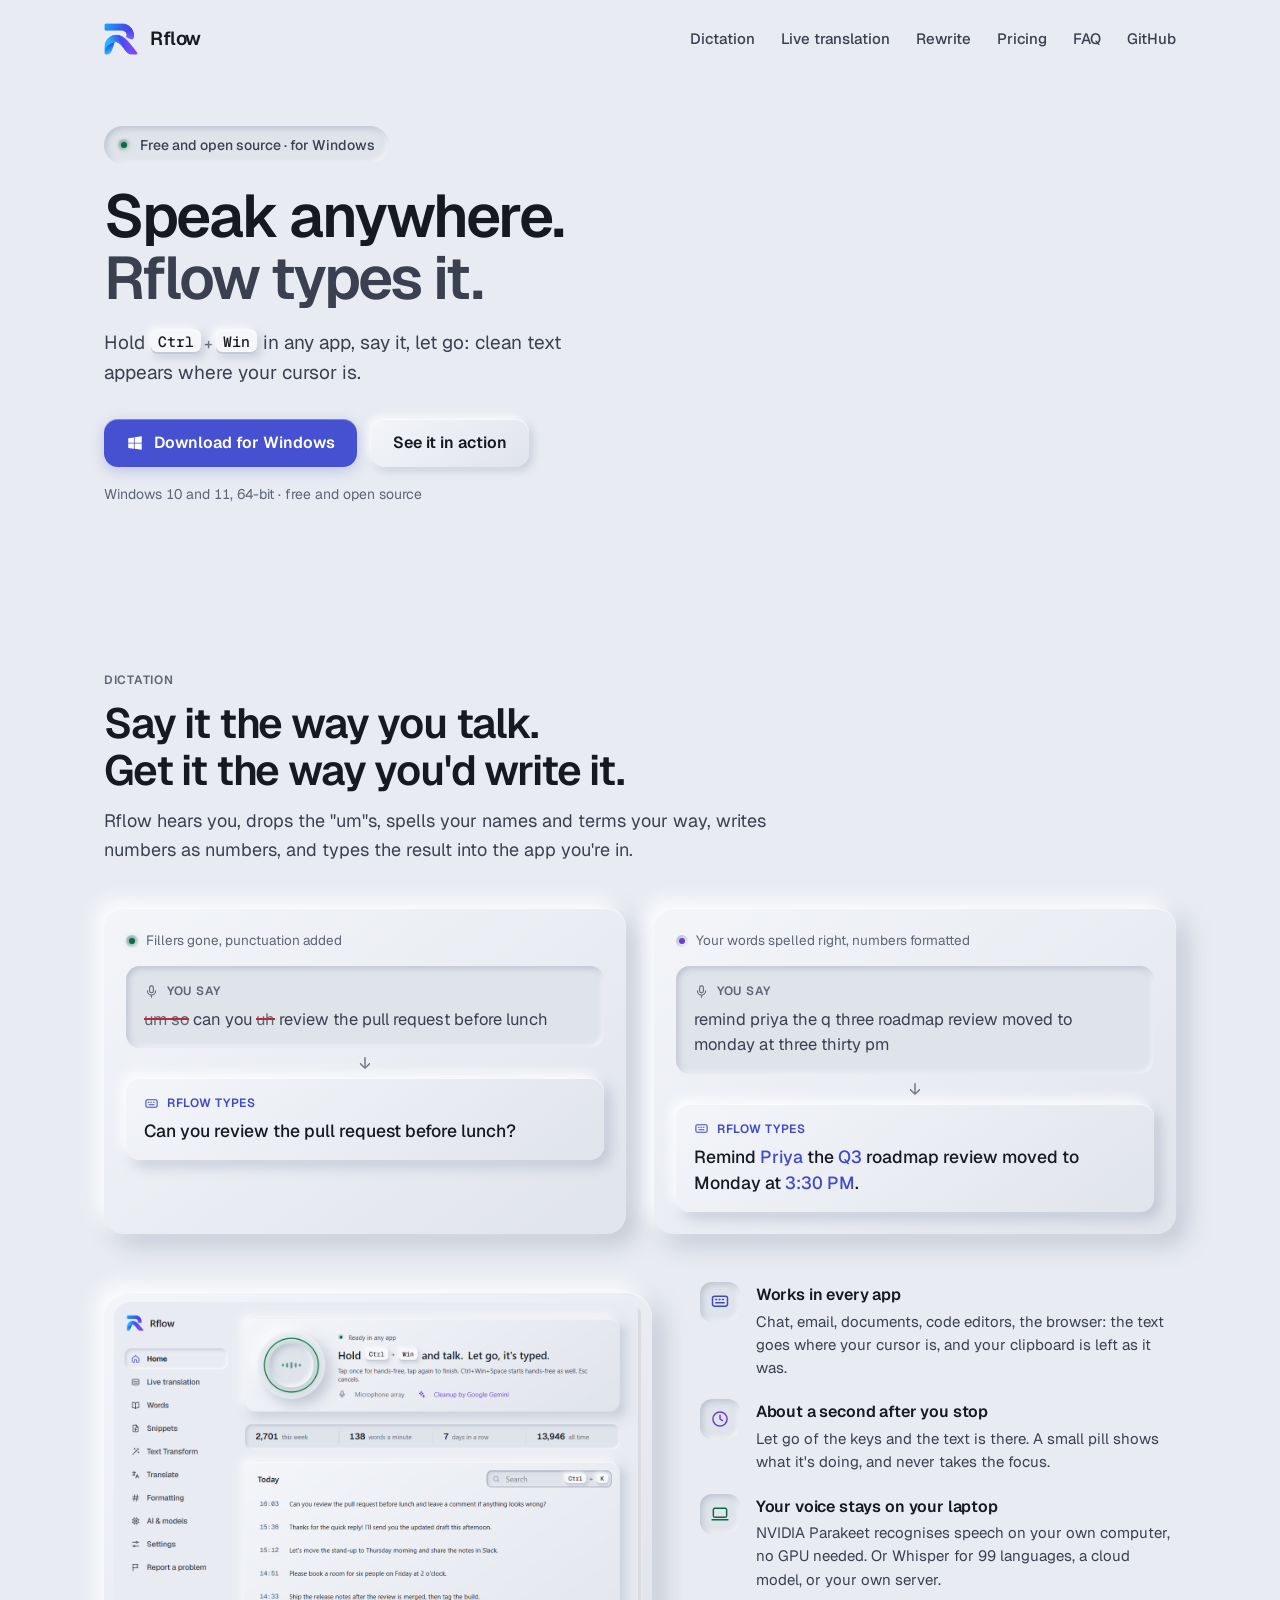
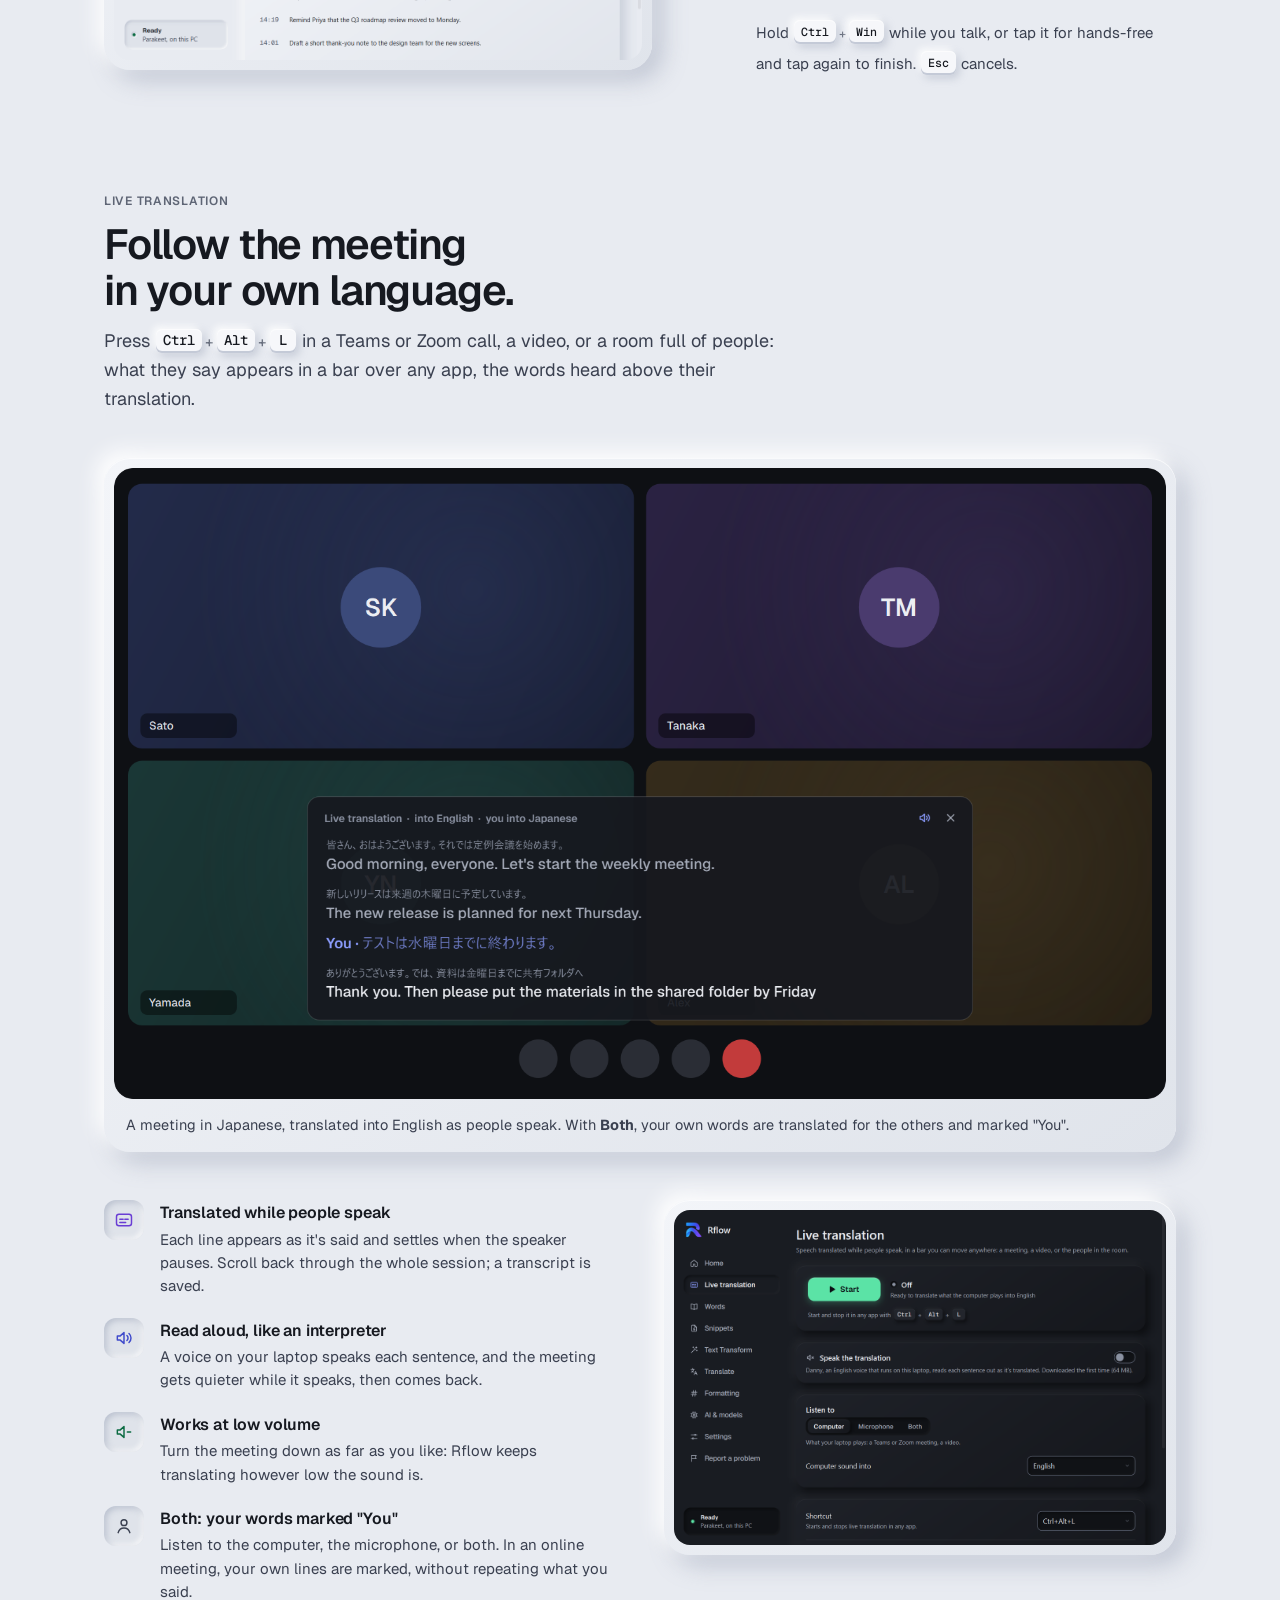
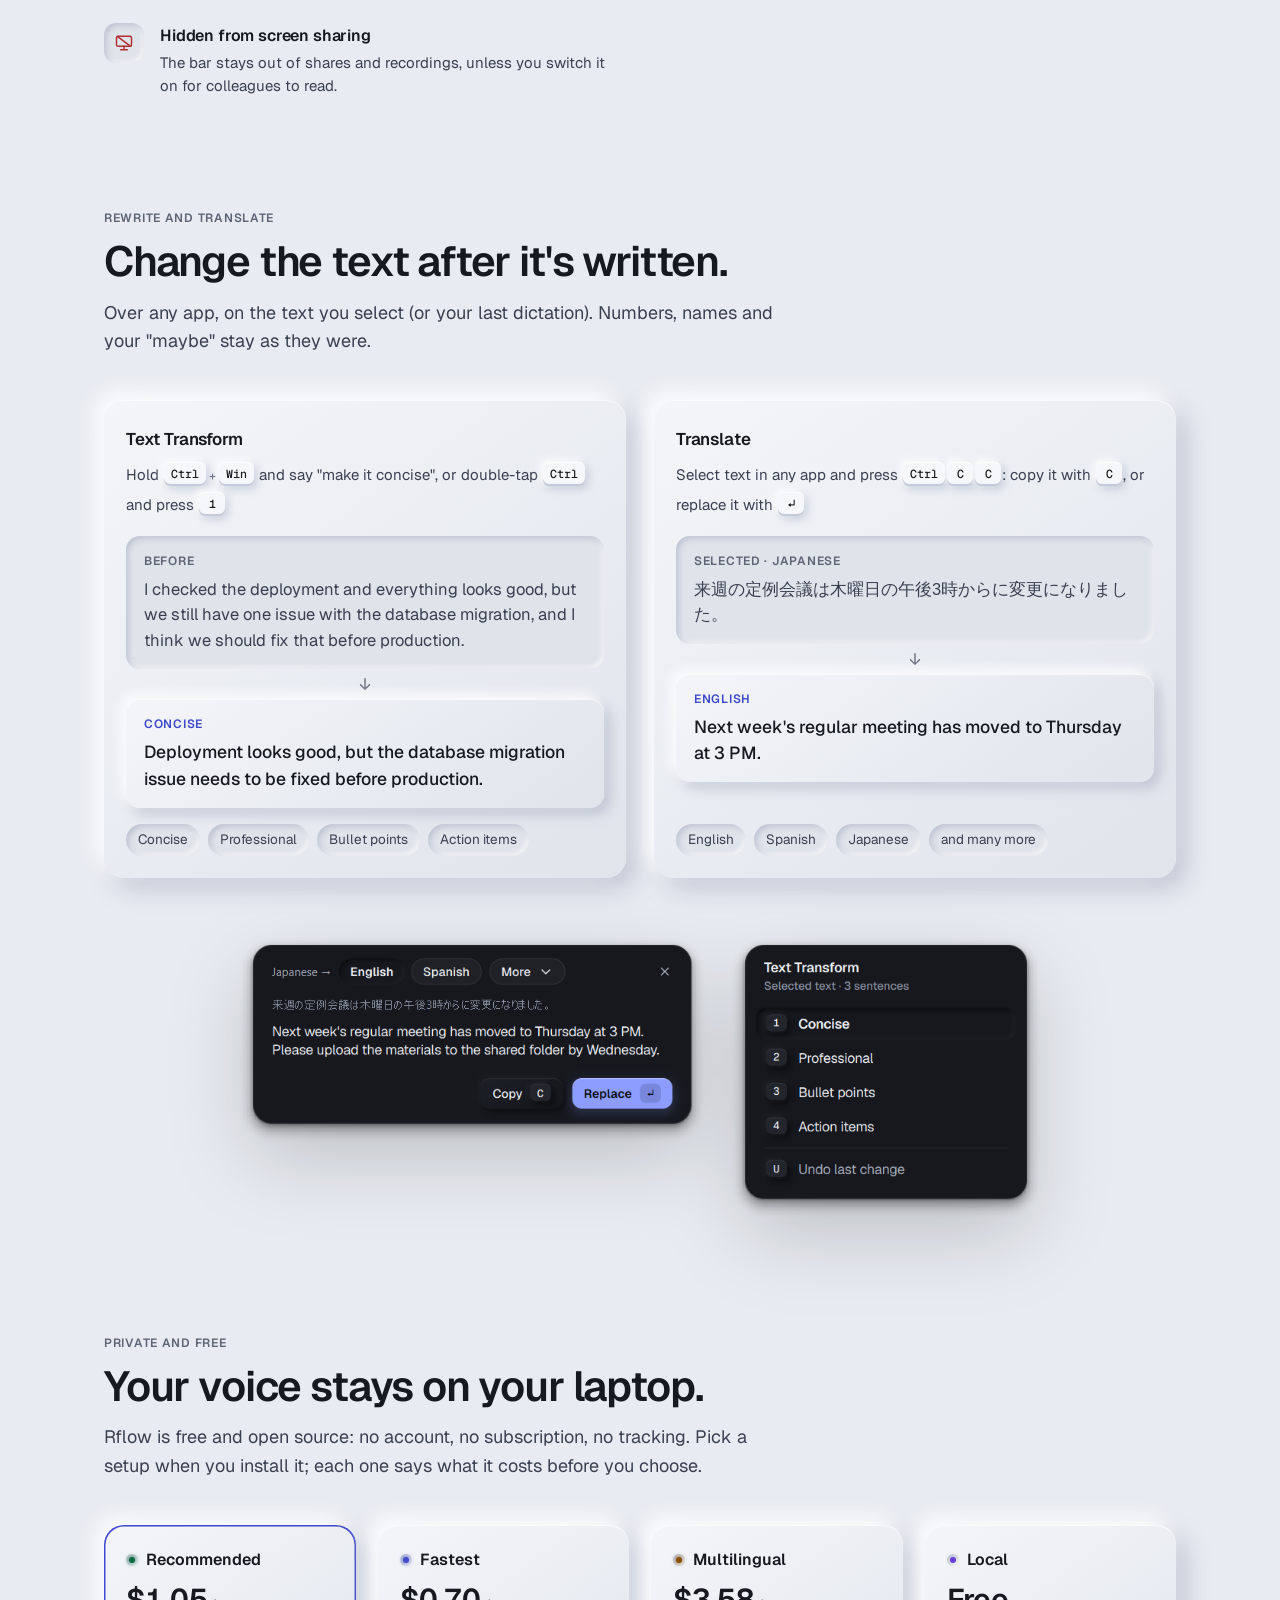
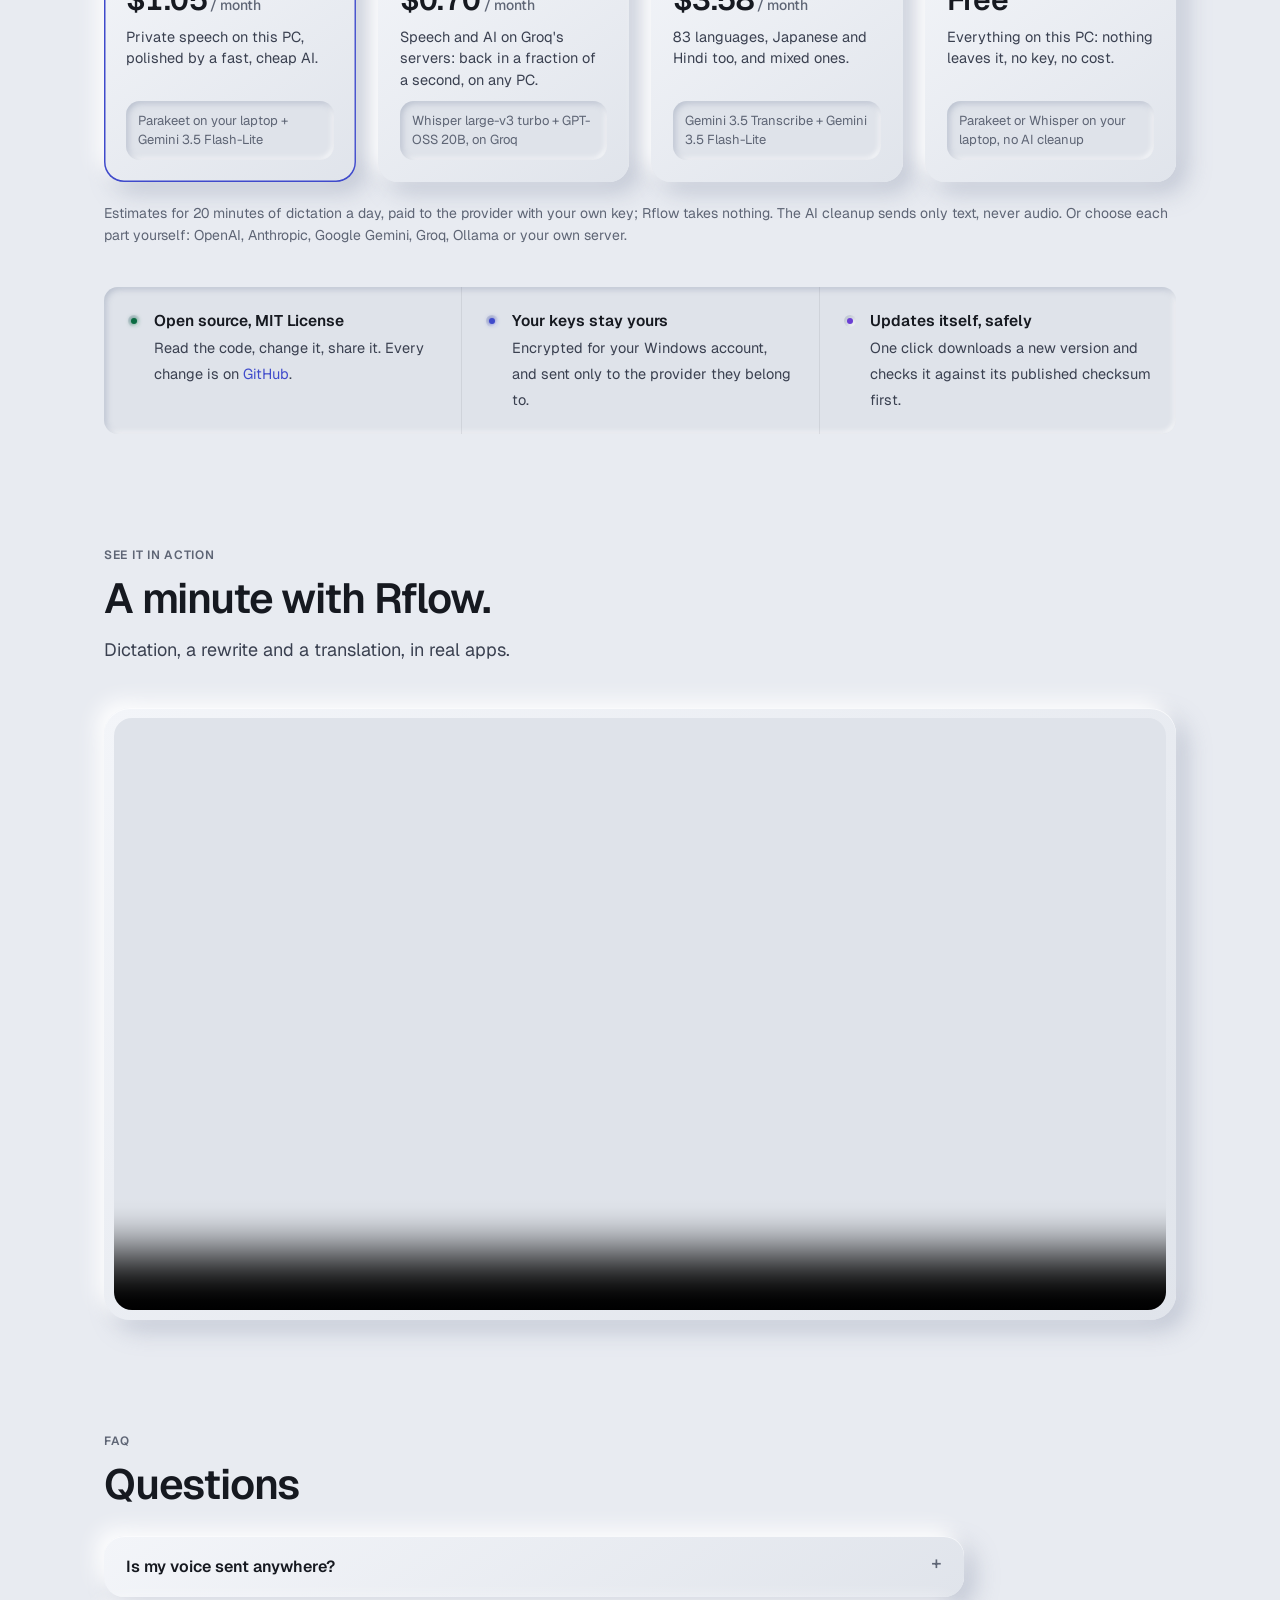
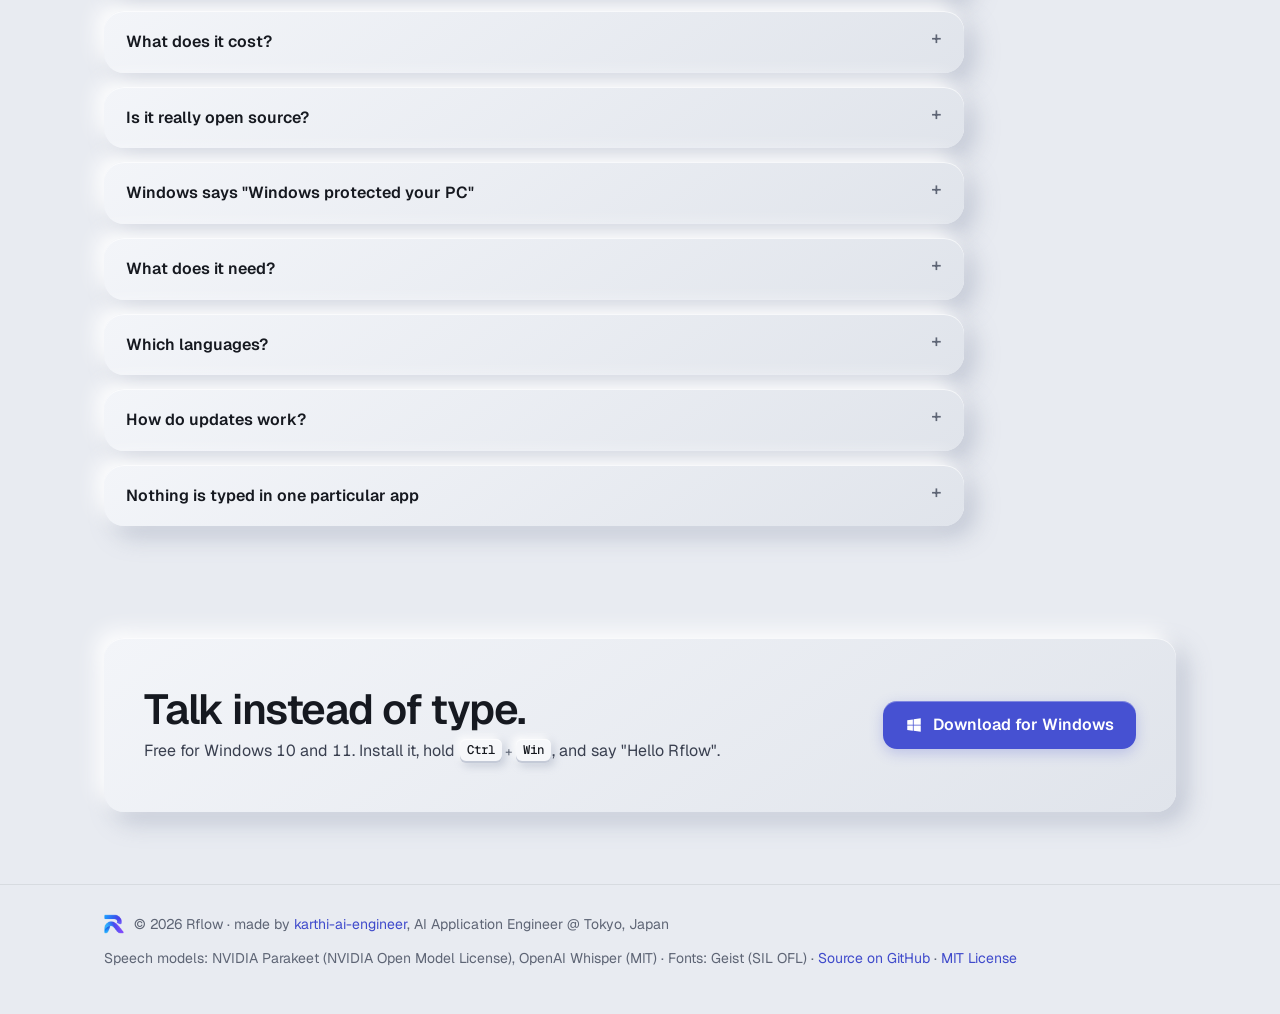
==== commit ecef4f32: "Rebuild the website to show what Rflow does, by example The old page listed features and a gallery o" ====
--- a/site/index.html
+++ b/site/index.html
@@ -4,21 +4,22 @@
 <meta charset="utf-8">
 <meta name="viewport" content="width=device-width, initial-scale=1">
 <title>Rflow — speak anywhere, it types</title>
-<meta name="description" content="Rflow is a free, open-source Windows dictation app. Hold Ctrl+Win in any app, speak, let go: your words are typed where your cursor is. Speech recognition runs on your laptop.">
+<meta name="description" content="Rflow is free, open-source dictation for Windows. Hold Ctrl+Win in any app, speak, let go: clean text is typed where your cursor is. Speech is recognised on your laptop. Live translation for meetings, Text Transform and Translate too.">
 <link rel="icon" href="favicon.ico" sizes="any">
 <link rel="icon" type="image/png" href="img/logo.png">
 <link rel="apple-touch-icon" href="img/touch-icon.png">
 <meta property="og:title" content="Rflow — speak anywhere, it types">
-<meta property="og:description" content="Hold Ctrl+Win in any Windows app, speak, let go. Speech recognition runs on your laptop.">
-<meta property="og:image" content="https://rachflow.vercel.app/img/og.png">
+<meta property="og:description" content="Free, open-source dictation for Windows: hold Ctrl+Win, speak, and clean text is typed in any app. Speech recognised on your laptop, live translation for meetings.">
+<meta property="og:image" content="https://rflow-ai.vercel.app/img/og.png">
 <meta property="og:image:width" content="1200">
 <meta property="og:image:height" content="630">
 <meta name="twitter:card" content="summary_large_image">
-<meta name="twitter:image" content="https://rachflow.vercel.app/img/og.png">
+<meta name="twitter:image" content="https://rflow-ai.vercel.app/img/og.png">
 <meta name="theme-color" content="#191C22">
 <link rel="preconnect" href="https://fonts.googleapis.com">
 <link rel="preconnect" href="https://fonts.gstatic.com" crossorigin>
 <link href="https://fonts.googleapis.com/css2?family=Geist:wght@400;500;600;700&family=Geist+Mono:wght@500;600&display=swap" rel="stylesheet">
+<link rel="stylesheet" href="lens.css">
 <style>
   /* Obsidian Signal, as in the app: one surface colour, depth from light and shadow, one job per colour. */
   :root {
@@ -46,11 +47,12 @@
     }
   }
   * { box-sizing: border-box; }
-  html { scroll-behavior: smooth; overflow-x: clip; }  /* the pill beside the hero shot may overhang: never a sideways scroll */
+  html { scroll-behavior: smooth; overflow-x: clip; }
   body { margin: 0; background: var(--base); color: var(--text); font: 16px/1.6 "Geist", "Segoe UI Variable", "Segoe UI", system-ui, sans-serif;
          -webkit-font-smoothing: antialiased; font-variant-numeric: tabular-nums; }
   a { color: var(--iris); text-decoration: none; }
   a:hover { text-decoration: underline; }
+  img { max-width: 100%; height: auto; }
   .wrap { max-width: 1120px; margin: 0 auto; padding: 0 24px; }
   .card { background: linear-gradient(145deg, var(--cx-a), var(--cx-b)); border-radius: 20px; box-shadow: var(--sh-1), inset 0 1px 0 var(--edge); }
   .tile { background: linear-gradient(145deg, var(--cx-a), var(--cx-b)); border-radius: 14px; box-shadow: var(--sh-2), inset 0 1px 0 var(--edge); }
@@ -64,7 +66,10 @@
   .lamp.warn::after { background: var(--warn); box-shadow: 0 0 5px var(--warn); }
   .lamp.live::after { background: var(--live); box-shadow: 0 0 5px var(--live); }
   .lamp.ai::after { background: var(--violet); box-shadow: none; }
+  .lamp.iris::after { background: var(--iris); box-shadow: 0 0 5px var(--iris); }
+  .nowrap { white-space: nowrap; }
   .caps { font-size: 12px; font-weight: 600; letter-spacing: .06em; text-transform: uppercase; color: var(--text-3); }
+  svg.i { width: 20px; height: 20px; fill: none; stroke: currentColor; stroke-width: 1.75; stroke-linecap: round; stroke-linejoin: round; flex: none; }
 
   header { display: flex; align-items: center; justify-content: space-between; padding: 22px 0; }
   .brand { display: flex; align-items: center; gap: 12px; color: var(--text); font-weight: 600; font-size: 19px; letter-spacing: -.02em; }
@@ -78,56 +83,86 @@
             color: var(--text); background: linear-gradient(145deg, var(--cx-a), var(--cx-b)); box-shadow: var(--sh-3), inset 0 1px 0 var(--edge); }
   .button:hover { text-decoration: none; filter: brightness(1.06); }
   .button.primary { background: var(--primary); color: var(--on-primary); box-shadow: var(--glow), inset 0 1px 0 rgba(255,255,255,.3); }
-  .button.small { height: 38px; padding: 0 16px; font-size: 14px; border-radius: 12px; }
-
-  .hero { display: grid; grid-template-columns: 1fr 1.08fr; gap: 56px; align-items: center; padding: 48px 0 72px; }
+
+  /* Hero: the words on the left, the lens (lens.js, its own files) on the right */
+  .hero { display: grid; grid-template-columns: minmax(0, 1fr) minmax(320px, 1fr); gap: 56px; align-items: center; padding: 48px 0 40px; }
+  .hero-lens { min-width: 0; max-width: 620px; width: 100%; justify-self: end; }
   .eyebrow { display: inline-flex; align-items: center; gap: 10px; color: var(--text-2); font-size: 14px; font-weight: 500;
              padding: 8px 14px; border-radius: 999px; }
-  h1 { font-size: clamp(38px, 5.4vw, 60px); line-height: 1.04; letter-spacing: -.035em; font-weight: 600; margin: 22px 0 18px; }
+  h1 { font-size: clamp(40px, 5.2vw, 60px); line-height: 1.03; letter-spacing: -.035em; font-weight: 600; margin: 22px 0 18px; }
   h1 .soft { color: var(--text-2); }
-  .lead { font-size: 19px; line-height: 1.6; color: var(--text-2); margin: 0 0 30px; max-width: 32em; }
-  .lead strong { color: var(--text); font-weight: 500; }
+  .lead { font-size: 19px; line-height: 1.6; color: var(--text-2); margin: 0 0 30px; max-width: 30em; }
   .cta { display: flex; flex-wrap: wrap; align-items: center; gap: 14px; }
   .release { color: var(--text-3); font-size: 14px; margin-top: 16px; }
+
+  section { padding: 112px 0 0; scroll-margin-top: 12px; }
+  h2 { font-size: clamp(28px, 3.8vw, 42px); line-height: 1.1; letter-spacing: -.028em; font-weight: 600; margin: 10px 0 14px; }
+  h3 { margin: 0 0 6px; font-size: 17px; font-weight: 600; letter-spacing: -.01em; }
+  .sub { color: var(--text-2); font-size: 18px; margin: 0 0 44px; max-width: 38em; }
+  .two { display: grid; grid-template-columns: 1fr 1fr; gap: 48px; align-items: center; }
+  .frame { padding: 10px; border-radius: 26px; }
   .shot { display: block; width: 100%; border-radius: 16px; }
-  .frame { padding: 10px; border-radius: 26px; }
-  .stage { position: relative; }
-  .stage .pill { position: absolute; right: -12px; bottom: -64px; width: 176px; filter: drop-shadow(0 18px 24px rgba(0,0,0,.25)); }
-
-  .new { display: grid; grid-template-columns: repeat(4, 1fr); padding: 0; margin: 0 0 8px; }
-  .new div { display: flex; gap: 12px; align-items: flex-start; padding: 20px 22px; }
-  .new div + div { border-left: 1px solid var(--line); }
-  .new b { display: block; font-weight: 600; font-size: 15px; }
-  .new span { color: var(--text-3); font-size: 13.5px; line-height: 1.45; }
-  .new .lamp { margin-top: 5px; }
-
-  section { padding: 84px 0 0; }
-  h2 { font-size: clamp(28px, 3.6vw, 38px); line-height: 1.12; letter-spacing: -.025em; font-weight: 600; margin: 10px 0 12px; }
-  .sub { color: var(--text-2); font-size: 17px; margin: 0 0 36px; max-width: 40em; }
-  .grid { display: grid; grid-template-columns: repeat(3, 1fr); gap: 24px; }
-  .feature { padding: 24px; }
-  .feature .icon { width: 40px; height: 40px; border-radius: 12px; display: grid; place-items: center; margin-bottom: 16px; color: var(--text-2); }
-  .feature .icon.iris { color: var(--iris); } .feature .icon.violet { color: var(--violet); } .feature .icon.ok { color: var(--ok); }
-  .feature h3 { margin: 0 0 6px; font-size: 17px; font-weight: 600; letter-spacing: -.01em; }
-  .feature p { margin: 0; color: var(--text-2); font-size: 15px; line-height: 1.55; }
-  svg.i { width: 20px; height: 20px; fill: none; stroke: currentColor; stroke-width: 1.75; stroke-linecap: round; stroke-linejoin: round; }
-
-  .gallery { display: grid; grid-template-columns: 1fr 1fr; gap: 28px; }
-  .gallery figure { margin: 0; padding: 10px 10px 16px; border-radius: 24px; }
-  .gallery figcaption { padding: 14px 10px 0; color: var(--text-2); font-size: 14.5px; }
-  .gallery figcaption b { color: var(--text); font-weight: 600; }
-
-  .two { display: grid; grid-template-columns: 1fr 1fr; gap: 56px; align-items: center; }
-  .keys { width: 100%; border-collapse: separate; border-spacing: 0; overflow: hidden; }
-  .keys td { padding: 14px 20px; border-top: 1px solid var(--line); font-size: 15px; color: var(--text-2); }
-  .keys tr:first-child td { border-top: 0; }
-  .keys td:first-child { white-space: nowrap; width: 46%; color: var(--text); }
-  .steps { display: grid; grid-template-columns: repeat(3, 1fr); gap: 24px; }
-  .step { padding: 24px; }
-  .step kbd.n { min-width: 34px; height: 30px; font-size: 14px; margin-bottom: 14px; }
-  .step h3 { margin: 0 0 6px; font-size: 17px; }
-  .step p { margin: 0; color: var(--text-2); font-size: 15px; }
-  .popups { display: block; width: 100%; filter: drop-shadow(0 30px 40px rgba(0,0,0,.18)); }
+
+  /* Before and after: what you say (or select), then what Rflow gives you */
+  .example { padding: 22px; }
+  .example .tag { display: flex; align-items: center; gap: 8px; margin-bottom: 14px; color: var(--text-3); font-size: 13.5px; }
+  .said { padding: 16px 18px; color: var(--text-2); font-size: 16.5px; line-height: 1.55; }
+  .said .who, .typed .who { display: flex; align-items: center; gap: 8px; margin-bottom: 6px; }
+  .said .who svg, .typed .who svg { width: 15px; height: 15px; }
+  .typed { padding: 16px 18px; font-size: 17.5px; line-height: 1.5; font-weight: 500; }
+  .typed .who { color: var(--iris); }
+  .gone { color: var(--text-3); text-decoration: line-through; text-decoration-color: var(--live); text-decoration-thickness: 1.5px; }
+  .fixed { color: var(--iris); }
+  .arrow { display: grid; place-items: center; height: 30px; color: var(--text-3); }
+  .arrow svg { width: 18px; height: 18px; }
+  [lang="ja"] { font-family: "Yu Gothic UI", "Meiryo", "Hiragino Sans", "Noto Sans JP", sans-serif; }
+
+  .points { display: grid; grid-template-columns: repeat(3, 1fr); gap: 0; margin-top: 40px; }
+  .points > div { display: flex; gap: 14px; align-items: flex-start; padding: 22px 24px; }
+  .points > div + div { border-left: 1px solid var(--line); }
+  .points b { display: block; font-weight: 600; font-size: 15.5px; margin-bottom: 2px; }
+  .points span { color: var(--text-2); font-size: 14.5px; line-height: 1.5; }
+  .points .lamp { margin-top: 6px; }
+  .keys-line { margin: 26px 0 0 56px; color: var(--text-2); font-size: 15px; line-height: 2.1; }
+
+  /* Live translation: the example over a meeting, then what it does */
+  .wide { padding: 10px; border-radius: 26px; }
+  .wide img { display: block; width: 100%; border-radius: 18px; }
+  .wide figcaption { padding: 14px 12px 6px; color: var(--text-2); font-size: 14.5px; }
+  .list { display: grid; gap: 20px; margin: 0; padding: 0; list-style: none; }
+  .list li { display: flex; gap: 16px; align-items: flex-start; }
+  .list .icon { width: 40px; height: 40px; border-radius: 12px; display: grid; place-items: center; color: var(--text-2); flex: none; }
+  .list .icon.iris { color: var(--iris); } .list .icon.violet { color: var(--violet); } .list .icon.ok { color: var(--ok); } .list .icon.live { color: var(--live); }
+  .list p { margin: 0; color: var(--text-2); font-size: 15px; line-height: 1.55; }
+  .list h3 { margin: 0 0 2px; font-size: 16px; }
+  .live-grid { margin-top: 48px; align-items: start; }
+  .after-pair { margin-top: 48px; grid-template-columns: 1.15fr 1fr; }
+
+  /* Two examples side by side (dictation, rewrite and translate) */
+  .pair { display: grid; grid-template-columns: 1fr 1fr; gap: 28px; }
+  .pair .example { display: flex; flex-direction: column; }
+  .pair .chips { margin-top: auto; padding-top: 16px; }
+  .how { margin: 0 0 16px; color: var(--text-2); font-size: 15px; line-height: 2; }
+  .how h3 { margin-bottom: 4px; color: var(--text); }
+  .chips { display: flex; flex-wrap: wrap; gap: 8px; }
+  .chip { padding: 5px 12px; border-radius: 999px; font-size: 13.5px; color: var(--text-2); }
+  .popups { display: block; width: 100%; max-width: 820px; margin: 44px auto 0; filter: drop-shadow(0 30px 40px rgba(0,0,0,.18)); }
+
+  /* Private and free: the setups and what they cost */
+  .setups { display: grid; grid-template-columns: repeat(4, 1fr); gap: 22px; }
+  .setup { padding: 22px; display: flex; flex-direction: column; gap: 10px; }
+  .setup .price { font-size: 30px; font-weight: 600; letter-spacing: -.02em; line-height: 1.1; }
+  .setup .price small { font-size: 14px; font-weight: 500; color: var(--text-3); letter-spacing: 0; }
+  .setup .name { display: flex; align-items: center; gap: 8px; font-weight: 600; }
+  .setup p { margin: 0; color: var(--text-2); font-size: 14.5px; line-height: 1.5; }
+  .setup .parts { margin-top: auto; padding: 10px 12px; font-size: 13px; color: var(--text-3); line-height: 1.5; }
+  .setup.first { box-shadow: var(--sh-1), inset 0 0 0 1.5px var(--iris); }
+  .note { color: var(--text-3); font-size: 14px; margin: 20px 0 0; }
+  .trust { margin-top: 40px; }
+
+  /* See it in action */
+  .video { padding: 10px; border-radius: 26px; }
+  .video video { display: block; width: 100%; aspect-ratio: 16 / 9; border-radius: 18px; background: var(--well); }
 
   details { padding: 18px 22px; margin-bottom: 14px; }
   summary { cursor: pointer; font-weight: 600; list-style: none; display: flex; justify-content: space-between; gap: 16px; }
@@ -135,25 +170,38 @@
   summary::after { content: "+"; color: var(--text-3); font: 500 18px/1 "Geist Mono", monospace; }
   details[open] summary::after { content: "–"; }
   details p { color: var(--text-2); margin: 12px 0 0; }
-  footer { margin-top: 96px; padding: 28px 0 44px; border-top: 1px solid var(--line); color: var(--text-3); font-size: 14px; }
+  .faq { max-width: 860px; margin-top: 28px; }
+
+  .final { margin-top: 112px; padding: 48px 40px; display: flex; flex-wrap: wrap; align-items: center; justify-content: space-between; gap: 28px; }
+  .final h2 { margin: 0 0 6px; }
+  .final p { margin: 0; color: var(--text-2); }
+  footer { margin-top: 72px; padding: 28px 0 44px; border-top: 1px solid var(--line); color: var(--text-3); font-size: 14px; }
   footer .wrap { display: flex; flex-wrap: wrap; justify-content: space-between; gap: 12px; }
   .foot-mark { vertical-align: -5px; margin-right: 10px; }
 
+  @media (max-width: 960px) {
+    .setups { grid-template-columns: 1fr 1fr; }
+  }
   @media (max-width: 900px) {
-    .hero, .two, .gallery { grid-template-columns: 1fr; gap: 36px; }
+    .hero, .two, .pair { grid-template-columns: 1fr; gap: 36px; }
     .hero { padding-top: 20px; }
-    .grid, .steps { grid-template-columns: 1fr; }
-    .new { grid-template-columns: 1fr 1fr; }
-    .new div:nth-child(3) { border-left: 0; }
-    .new div:nth-child(n+3) { border-top: 1px solid var(--line); }
+    .hero-lens { max-width: none; justify-self: stretch; }
+    .points { grid-template-columns: 1fr; }
+    .points > div + div { border-left: 0; border-top: 1px solid var(--line); }
     nav a:not(.keep) { display: none; }
-    .stage .pill { right: 4px; bottom: -56px; width: 150px; }
+    section { padding-top: 88px; }
+    .final { margin-top: 88px; padding: 36px 28px; }
   }
-  @media (max-width: 520px) {
+  @media (max-width: 560px) {
     .wrap { padding: 0 16px; }
-    .new { grid-template-columns: 1fr; }
-    .new div + div { border-left: 0; border-top: 1px solid var(--line); }
+    .setups { grid-template-columns: 1fr; }
     .button { height: 46px; }
+    .lead { font-size: 17.5px; }
+    .sub { font-size: 16.5px; margin-bottom: 32px; }
+    .example, .setup { padding: 18px; }
+    .said, .typed { padding: 14px 15px; }
+    .final { padding: 30px 20px; }
+    .popups { display: none; }  /* too small to read on a phone: the cards above say the same */
   }
 </style>
 </head>
@@ -161,130 +209,171 @@
 <div class="wrap">
   <header>
     <a class="brand" href="#"><img class="mark" src="img/logo.png" width="34" height="34" alt="">Rflow</a>
-    <nav><a href="#features">Features</a><a href="#tour">The app</a><a href="#how">How it works</a><a href="#faq">FAQ</a>
-      <a class="keep" href="https://github.com/karthi-ai-engineer/Rach_flow">GitHub</a></nav>
+    <nav><a href="#dictation">Dictation</a><a href="#live">Live translation</a><a href="#rewrite">Rewrite</a><a href="#private">Pricing</a><a href="#faq">FAQ</a>
+      <a class="keep" href="https://github.com/karthi-ai-engineer/rflow-ai">GitHub</a></nav>
   </header>
 
   <div class="hero">
     <div>
       <span class="eyebrow well"><span class="lamp"></span>Free and open source · for Windows</span>
       <h1>Speak anywhere.<br><span class="soft">Rflow types it.</span></h1>
-      <p class="lead">Hold <kbd>Ctrl</kbd><span class="plus">+</span><kbd>Win</kbd> in any Windows app, say what you want to write,
-        and let go. <strong>Your words appear where your cursor is.</strong> Speech recognition runs on your laptop.</p>
+      <p class="lead">Hold <kbd>Ctrl</kbd><span class="plus">+</span><kbd>Win</kbd> in any app, say it, let go: clean text appears where your cursor is.</p>
       <div class="cta">
-        <a class="button primary" id="download" href="https://github.com/karthi-ai-engineer/Rach_flow/releases/latest/download/Rflow-Setup.exe">
+        <a class="button primary" id="download" href="https://github.com/karthi-ai-engineer/rflow-ai/releases/latest/download/Rflow-Setup.exe">
           <svg width="18" height="18" viewBox="0 0 24 24" fill="currentColor" aria-hidden="true"><path d="M3 5.5 10.5 4.5v7H3v-6Zm0 13 7.5 1v-7H3v6Zm8.5 1.1L21 21v-8.5h-9.5v7.1Zm0-15.2v7.1H21V3l-9.5 1.4Z"/></svg>
           Download for Windows</a>
-        <a class="button" href="#how">How it works</a>
+        <a class="button" href="#demo">See it in action</a>
       </div>
       <p class="release" id="release">Windows 10 and 11, 64-bit · free and open source</p>
     </div>
-    <div class="stage">
-      <div class="card frame"><picture><source srcset="img/app-light.png" media="(prefers-color-scheme: light)"><img class="shot" src="img/app.png" alt="Rflow's Home: the voice orb, how to dictate with keycaps, your stats and your recent dictations"></picture></div>
-      <img class="pill" src="img/pill.png" alt="The recording pill: listening, cleaning up, typed">
-    </div>
-  </div>
-
-  <div class="well new" aria-label="New in Rflow">
-    <div><span class="lamp"></span><p style="margin:0"><b>Open source</b><span>MIT License: read the code, change it, share it.</span></p></div>
-    <div><span class="lamp ai"></span><p style="margin:0"><b>Setups with prices</b><span>Recommended, Fastest, Multilingual or Local, and what each costs.</span></p></div>
-    <div><span class="lamp warn"></span><p style="margin:0"><b>Ten clear sections</b><span>Snippets, Text Transform, Translate and Formatting each get one.</span></p></div>
-    <div><span class="lamp live"></span><p style="margin:0"><b>Live translation</b><span>One big Start button, and a voice that speaks it.</span></p></div>
+    <div class="hero-lens">
+      <div id="lens" class="lens" role="img" aria-label="Rflow turns what you say into clean text: fillers removed, your words spelled right, numbers formatted, names kept."></div>
+    </div>
   </div>
 </div>
 
-<section id="features">
-  <div class="wrap">
-    <div class="caps">Features</div>
-    <h2>Dictation that stays out of the way</h2>
-    <p class="sub">A small app with one job: turn what you say into text, wherever you are typing.</p>
-    <div class="grid">
-      <div class="card feature"><div class="icon well iris"><svg class="i" viewBox="0 0 24 24"><rect x="3" y="5" width="18" height="12" rx="2.5"/><path d="M7 9h1M11 9h1M15 9h1M7 13h10"/></svg></div>
-        <h3>Works in every app</h3><p>Chat, email, documents, code editors, the browser: the text goes where your cursor is. Your clipboard is left as it was.</p></div>
-      <div class="card feature"><div class="icon well ok"><svg class="i" viewBox="0 0 24 24"><rect x="4" y="5" width="16" height="11" rx="2"/><path d="M2.5 19h19"/></svg></div>
-        <h3>Recognised on your laptop</h3><p>NVIDIA Parakeet turns speech into text on your own computer, so your voice never leaves it. Or Whisper for 99 languages, a cloud model with your key, or your own server.</p></div>
-      <div class="card feature"><div class="icon well"><svg class="i" viewBox="0 0 24 24"><rect x="9" y="3" width="6" height="11" rx="3"/><path d="M5.5 11a6.5 6.5 0 0 0 13 0M12 17.5V21"/></svg></div>
-        <h3>Hold, or go hands-free</h3><p>Hold <kbd>Ctrl</kbd><span class="plus">+</span><kbd>Win</kbd> while you talk, or tap it to keep recording and tap again to finish. <kbd>Esc</kbd> cancels.</p></div>
-      <div class="card feature"><div class="icon well violet"><svg class="i" viewBox="0 0 24 24"><path d="M4 6h8M8 4v2M5 11c2 3 5 4.5 7 5M11 6c-1 4-4 7-7 9M13 20l4-9 4 9M14.5 17h5"/></svg></div>
-        <h3>Translate with <kbd>Ctrl</kbd><kbd>C</kbd><kbd>C</kbd></h3><p>Select text in any app and press Ctrl+C twice: a small window shows it translated. Copy it with <kbd>C</kbd>, or replace the text with <kbd>↵</kbd>.</p></div>
-      <div class="card feature"><div class="icon well violet"><svg class="i" viewBox="0 0 24 24"><path d="M11 3.5l1.6 4.4 4.4 1.6-4.4 1.6L11 15.5l-1.6-4.4L5 9.5l4.4-1.6zM18 14.5l.8 2.2 2.2.8-2.2.8-.8 2.2-.8-2.2-2.2-.8 2.2-.8z"/></svg></div>
-        <h3>Transform it afterwards</h3><p>Say "make it concise", "professional", "bullet points" or "action items", or double-tap <kbd>Ctrl</kbd> for a menu. Numbers, names and your "maybe" stay.</p></div>
-      <div class="card feature"><div class="icon well"><svg class="i" viewBox="0 0 24 24"><path d="M12 6.5C10 5 7.5 4.5 4 4.5v14c3.5 0 6 .5 8 2 2-1.5 4.5-2 8-2v-14c-3.5 0-6 .5-8 2zM12 6.5v14"/></svg></div>
-        <h3>Your words and snippets</h3><p>Names and terms spelled your way, sound-alikes fixed ("post grass" → PostgreSQL), and "my email" typing your email address, exactly as you wrote it.</p></div>
-      <div class="card feature"><div class="icon well violet"><svg class="i" viewBox="0 0 24 24"><rect x="6" y="6" width="12" height="12" rx="3"/><path d="M10 10h4v4h-4zM9 3v3M15 3v3M9 18v3M15 18v3M3 9h3M3 15h3M18 9h3M18 15h3"/></svg></div>
-        <h3>Clean text, if you want it</h3><p>An AI model you choose (OpenAI, Anthropic, Google Gemini, Groq, or Ollama and vLLM on your own server) adds punctuation and drops the "um"s. Only text is sent, never audio.</p></div>
-      <div class="card feature"><div class="icon well"><svg class="i" viewBox="0 0 24 24"><rect x="3" y="9" width="18" height="6" rx="3"/><path d="M7 12h.01M10 11v2M12 10v4M14 11v2"/></svg></div>
-        <h3>Always shows what it's doing</h3><p>A small pill at the bottom of the screen: your voice while you speak, then "Typed". It never steals the focus.</p></div>
-      <div class="card feature"><div class="icon well iris"><svg class="i" viewBox="0 0 24 24"><path d="M12 4v11M7.5 8.5L12 4l4.5 4.5M5 19.5h14"/></svg></div>
-        <h3>Updates itself</h3><p>When a new version is out, Rflow says so. One click downloads it, checks it against its published checksum and installs it.</p></div>
-      <div class="card feature"><div class="icon well violet"><svg class="i" viewBox="0 0 24 24"><rect x="3" y="5" width="18" height="14" rx="3"/><path d="M7 11h4M13 11h4M7 15h7"/></svg></div>
-        <h3>Live translation</h3><p>A meeting, a video or the people in the room, translated while they speak, in a bar you can move anywhere. A voice on your laptop can speak it, too.</p></div>
-      <div class="card feature"><div class="icon well ok"><svg class="i" viewBox="0 0 24 24"><path d="M12 3v18M16.5 7.5c-.8-1.3-2.5-2-4.5-2-2.5 0-4 1.3-4 3 0 4.5 9 2.5 9 7 0 1.8-1.7 3-4.5 3-2.2 0-4-.8-5-2.2"/></svg></div>
-        <h3>Know what it costs</h3><p>Ready-made setups pick the cheapest model that does the job well, about $1 a month for typical use, or nothing at all on your PC. Expensive models are marked in red.</p></div>
-      <div class="card feature"><div class="icon well iris"><svg class="i" viewBox="0 0 24 24"><path d="M8 7l-5 5 5 5M16 7l5 5-5 5M14 4l-4 16"/></svg></div>
-        <h3>Free and open source</h3><p>No account, no subscription, no tracking. The code is on <a href="https://github.com/karthi-ai-engineer/Rach_flow">GitHub</a> under the MIT License: read it, change it, share it.</p></div>
-    </div>
-  </div>
-</section>
-
-<section id="tour">
-  <div class="wrap">
-    <div class="caps">The app</div>
-    <h2>One calm window, ten clear sections</h2>
-    <p class="sub">Open Rflow from the Start menu or its icon near the clock. Closing the window keeps Rflow running, so
-      dictation still works everywhere.</p>
-    <div class="gallery">
-      <figure class="card"><img class="shot" src="img/models.png" alt="AI & models: the setups with what each costs a month, and your API keys" loading="lazy">
-        <figcaption><b>AI &amp; models.</b> Setups with what each costs a month, all your API keys in one place, and the speech model and AI to choose yourself.</figcaption></figure>
-      <figure class="card"><img class="shot" src="img/live.png" alt="Live translation: a big Start button and Speak the translation" loading="lazy">
-        <figcaption><b>Live translation.</b> One big Start; while it runs, a red Stop and a blinking light. Speak the translation, right under it.</figcaption></figure>
-      <figure class="card"><img class="shot" src="img/transform.png" alt="Text Transform: how to use it, and what each one does with before-and-after examples" loading="lazy">
-        <figcaption><b>Text Transform.</b> How to use it in three steps, and what Concise, Professional, Bullet points and Action items do, with examples.</figcaption></figure>
-      <figure class="card"><img class="shot" src="img/words.png" alt="Words: your words as chips and the sound-alikes Rflow fixes" loading="lazy">
-        <figcaption><b>Words.</b> Names and terms Rflow should spell your way, and the sound-alikes it fixes. Snippets have a section of their own.</figcaption></figure>
-      <figure class="card"><picture><source srcset="img/app.png" media="(prefers-color-scheme: light)"><img class="shot" src="img/app-light.png" alt="Rflow's Home in the other theme" loading="lazy"></picture>
-        <figcaption><b>Light or dark.</b> Rflow follows Windows: Obsidian in dark mode, Porcelain in light.</figcaption></figure>
-    </div>
-  </div>
-</section>
-
-<section id="anywhere">
-  <div class="wrap two">
-    <img class="popups" src="img/popups.png" alt="The Translate popup with Copy and Replace, and the Text Transform menu" loading="lazy">
-    <div>
-      <div class="caps">Over any app</div>
-      <h2>Translate and transform where you write</h2>
-      <p class="sub">Select text and press <kbd>Ctrl</kbd><kbd>C</kbd><kbd>C</kbd>: the translation appears at the pointer, with the language
-        at the top. Double-tap <kbd>Ctrl</kbd> for Text Transform and press <kbd>1</kbd>–<kbd>4</kbd>. The popups never take the focus, so
-        your app keeps its selection, and every action has its key.</p>
-    </div>
-  </div>
-</section>
-
-<section id="how">
-  <div class="wrap">
-    <div class="caps">How it works</div>
-    <h2>Three steps, and you're dictating</h2>
-    <p class="sub">No admin rights, no account.</p>
-    <div class="steps">
-      <div class="card step"><kbd class="n">1</kbd><h3>Install</h3><p>Run <b>Rflow-Setup.exe</b> and pick a setup: Recommended (speech on this PC and a low-cost AI), Fastest, Multilingual or Local. Each says what it needs and costs.</p></div>
-      <div class="card step"><kbd class="n">2</kbd><h3>Try it</h3><p>Hold <kbd>Ctrl</kbd><span class="plus">+</span><kbd>Win</kbd> and say "Hello Rflow". The orb lights up mint when it's typed.</p></div>
-      <div class="card step"><kbd class="n">3</kbd><h3>Speak anywhere</h3><p>Teams, Slack, Outlook, Word, VS Code, your browser: click in a text box, hold the key and talk.</p></div>
-    </div>
-    <div class="two" style="margin-top:40px">
-      <div class="card frame"><img class="shot" src="img/welcome.png" alt="Rflow's first run: how should Rflow work? Recommended, Fastest, Multilingual, Local or Custom, with what each costs" loading="lazy"></div>
-      <div class="card" style="padding:6px 0">
-        <table class="keys">
-          <tr><td>hold <kbd>Ctrl</kbd><span class="plus">+</span><kbd>Win</kbd></td><td>talk while holding, let go to type</td></tr>
-          <tr><td>tap <kbd>Ctrl</kbd><span class="plus">+</span><kbd>Win</kbd></td><td>hands-free: tap again to finish</td></tr>
-          <tr><td><kbd>Ctrl</kbd><span class="plus">+</span><kbd>Win</kbd><span class="plus">+</span><kbd>Space</kbd></td><td>hands-free as well</td></tr>
-          <tr><td><kbd>Esc</kbd></td><td>cancel the recording</td></tr>
-          <tr><td><kbd>Ctrl</kbd><kbd>C</kbd><kbd>C</kbd></td><td>translate the selected text</td></tr>
-          <tr><td>double-tap <kbd>Ctrl</kbd></td><td>Text Transform's menu</td></tr>
-          <tr><td><kbd>Ctrl</kbd><span class="plus">+</span><kbd>Alt</kbd><span class="plus">+</span><kbd>L</kbd></td><td>start or stop live translation</td></tr>
-          <tr><td><kbd>Ctrl</kbd><span class="plus">+</span><kbd>K</kbd></td><td>search your dictations in Rflow</td></tr>
-        </table>
-      </div>
+<section id="dictation">
+  <div class="wrap">
+    <div class="caps">Dictation</div>
+    <h2>Say it the way you talk.<br>Get it the way you'd write it.</h2>
+    <p class="sub">Rflow hears you, drops the "um"s, spells your names and terms your way, writes numbers as numbers, and types
+      the result into the app you're in.</p>
+    <div class="pair">
+      <div class="card example">
+        <div class="tag"><span class="lamp"></span>Fillers gone, punctuation added</div>
+        <div class="well said"><div class="who caps"><svg class="i" viewBox="0 0 24 24" aria-hidden="true"><rect x="9" y="3" width="6" height="11" rx="3"/><path d="M5.5 11a6.5 6.5 0 0 0 13 0M12 17.5V21"/></svg>You say</div>
+          <span class="gone">um so</span> can you <span class="gone">uh</span> review the pull request before lunch</div>
+        <div class="arrow" aria-hidden="true"><svg class="i" viewBox="0 0 24 24"><path d="M12 5v14M6 13l6 6 6-6"/></svg></div>
+        <div class="tile typed"><div class="who caps"><svg class="i" viewBox="0 0 24 24" aria-hidden="true"><rect x="3" y="6" width="18" height="12" rx="2.5"/><path d="M7 10h1M11 10h1M15 10h1M8 14h8"/></svg>Rflow types</div>
+          Can you review the pull request before lunch?</div>
+      </div>
+      <div class="card example">
+        <div class="tag"><span class="lamp ai"></span>Your words spelled right, numbers formatted</div>
+        <div class="well said"><div class="who caps"><svg class="i" viewBox="0 0 24 24" aria-hidden="true"><rect x="9" y="3" width="6" height="11" rx="3"/><path d="M5.5 11a6.5 6.5 0 0 0 13 0M12 17.5V21"/></svg>You say</div>
+          remind priya the q three roadmap review moved to monday at three thirty pm</div>
+        <div class="arrow" aria-hidden="true"><svg class="i" viewBox="0 0 24 24"><path d="M12 5v14M6 13l6 6 6-6"/></svg></div>
+        <div class="tile typed"><div class="who caps"><svg class="i" viewBox="0 0 24 24" aria-hidden="true"><rect x="3" y="6" width="18" height="12" rx="2.5"/><path d="M7 10h1M11 10h1M15 10h1M8 14h8"/></svg>Rflow types</div>
+          Remind <span class="fixed">Priya</span> the <span class="fixed">Q3</span> roadmap review moved to Monday at <span class="fixed">3:30 PM</span>.</div>
+      </div>
+    </div>
+    <div class="two after-pair">
+      <div class="card frame"><picture><source srcset="img/app-light.png" media="(prefers-color-scheme: light)"><img class="shot" src="img/app.png" width="1250" height="850" loading="lazy" alt="Rflow's Home: the voice orb, how to dictate with keycaps, your stats and your recent dictations"></picture></div>
+      <div>
+        <ul class="list">
+          <li><span class="icon well iris"><svg class="i" viewBox="0 0 24 24"><rect x="3" y="5" width="18" height="12" rx="2.5"/><path d="M7 9h1M11 9h1M15 9h1M7 13h10"/></svg></span>
+            <div><h3>Works in every app</h3><p>Chat, email, documents, code editors, the browser: the text goes where your cursor is, and your clipboard is left as it was.</p></div></li>
+          <li><span class="icon well violet"><svg class="i" viewBox="0 0 24 24"><circle cx="12" cy="12" r="8.5"/><path d="M12 7.5V12l3 2"/></svg></span>
+            <div><h3>About a second after you stop</h3><p>Let go of the keys and the text is there. A small pill shows what it's doing, and never takes the focus.</p></div></li>
+          <li><span class="icon well ok"><svg class="i" viewBox="0 0 24 24"><rect x="4" y="5" width="16" height="11" rx="2"/><path d="M2.5 19h19"/></svg></span>
+            <div><h3>Your voice stays on your laptop</h3><p>NVIDIA Parakeet recognises speech on your own computer, no GPU needed. Or Whisper for 99 languages, a cloud model, or your own server.</p></div></li>
+        </ul>
+        <p class="keys-line">Hold <kbd>Ctrl</kbd><span class="plus">+</span><kbd>Win</kbd> while you talk, or tap it for hands-free and tap again to finish.
+          <kbd>Esc</kbd> cancels.</p>
+      </div>
+    </div>
+  </div>
+</section>
+
+<section id="live">
+  <div class="wrap">
+    <div class="caps">Live translation</div>
+    <h2>Follow the meeting<br>in your own language.</h2>
+    <p class="sub">Press <kbd>Ctrl</kbd><span class="plus">+</span><kbd>Alt</kbd><span class="plus">+</span><kbd>L</kbd> in a Teams or Zoom call, a video, or a room full of
+      people: what they say appears in a bar over any app, the words heard above their translation.</p>
+    <figure class="card wide" style="margin:0">
+      <img src="img/live-example.png" width="1500" height="900" loading="lazy" alt="Rflow's translation bar over an online meeting: Japanese lines with their English translations, and the user's own line marked You">
+      <figcaption>A meeting in Japanese, translated into English as people speak. With <b>Both</b>, your own words are translated for
+        the others and marked "You".</figcaption>
+    </figure>
+    <div class="two live-grid">
+      <ul class="list">
+        <li><span class="icon well violet"><svg class="i" viewBox="0 0 24 24"><rect x="3" y="5" width="18" height="14" rx="3"/><path d="M7 11h4M13 11h4M7 15h7"/></svg></span>
+          <div><h3>Translated while people speak</h3><p>Each line appears as it's said and settles when the speaker pauses. Scroll back through the whole session; a transcript is saved.</p></div></li>
+        <li><span class="icon well iris"><svg class="i" viewBox="0 0 24 24"><path d="M4 9.5h3.5L12 5.5v13l-4.5-4H4z"/><path d="M15.5 9a4 4 0 0 1 0 6M18 6.5a7.5 7.5 0 0 1 0 11"/></svg></span>
+          <div><h3>Read aloud, like an interpreter</h3><p>A voice on your laptop speaks each sentence, and the meeting gets quieter while it speaks, then comes back.</p></div></li>
+        <li><span class="icon well ok"><svg class="i" viewBox="0 0 24 24"><path d="M4 9.5h3.5L12 5.5v13l-4.5-4H4z"/><path d="M16 12h4"/></svg></span>
+          <div><h3>Works at low volume</h3><p>Turn the meeting down as far as you like: Rflow keeps translating however low the sound is.</p></div></li>
+        <li><span class="icon well"><svg class="i" viewBox="0 0 24 24"><circle cx="12" cy="8" r="3.5"/><path d="M5 20c1-3.5 3.7-5.5 7-5.5s6 2 7 5.5"/></svg></span>
+          <div><h3>Both: your words marked "You"</h3><p>Listen to the computer, the microphone, or both. In an online meeting, your own lines are marked, without repeating what you said.</p></div></li>
+        <li><span class="icon well live"><svg class="i" viewBox="0 0 24 24"><rect x="3" y="4" width="18" height="12" rx="2"/><path d="M8 20h8M12 16v4M4 4l16 12"/></svg></span>
+          <div><h3>Hidden from screen sharing</h3><p>The bar stays out of shares and recordings, unless you switch it on for colleagues to read.</p></div></li>
+      </ul>
+      <div class="card frame"><img class="shot" src="img/live.png" width="1250" height="850" loading="lazy" alt="Rflow's Live translation section: a big Start button, Speak the translation, and what to listen to: Computer, Microphone or Both"></div>
+    </div>
+  </div>
+</section>
+
+<section id="rewrite">
+  <div class="wrap">
+    <div class="caps">Rewrite and translate</div>
+    <h2>Change the text after it's written.</h2>
+    <p class="sub">Over any app, on the text you select (or your last dictation). Numbers, names and your "maybe" stay as they were.</p>
+    <div class="pair">
+      <div class="card example">
+        <div class="how"><h3>Text Transform</h3>Hold <kbd>Ctrl</kbd><span class="plus">+</span><kbd>Win</kbd> and say "make it concise", or double-tap <kbd>Ctrl</kbd> and press <kbd>1</kbd></div>
+        <div class="well said"><div class="who caps">Before</div>
+          I checked the deployment and everything looks good, but we still have one issue with the database migration, and I think we should fix that before production.</div>
+        <div class="arrow" aria-hidden="true"><svg class="i" viewBox="0 0 24 24"><path d="M12 5v14M6 13l6 6 6-6"/></svg></div>
+        <div class="tile typed"><div class="who caps">Concise</div>
+          Deployment looks good, but the database migration issue needs to be fixed before production.</div>
+        <div class="chips"><span class="chip well">Concise</span><span class="chip well">Professional</span><span class="chip well">Bullet points</span><span class="chip well">Action items</span></div>
+      </div>
+      <div class="card example">
+        <div class="how"><h3>Translate</h3>Select text in any app and press <span class="nowrap"><kbd>Ctrl</kbd><kbd>C</kbd><kbd>C</kbd></span>: copy it with <kbd>C</kbd>, or replace it with <kbd>↵</kbd></div>
+        <div class="well said"><div class="who caps">Selected · Japanese</div>
+          <span lang="ja">来週の定例会議は木曜日の午後3時からに変更になりました。</span></div>
+        <div class="arrow" aria-hidden="true"><svg class="i" viewBox="0 0 24 24"><path d="M12 5v14M6 13l6 6 6-6"/></svg></div>
+        <div class="tile typed"><div class="who caps">English</div>
+          Next week's regular meeting has moved to Thursday at 3 PM.</div>
+        <div class="chips"><span class="chip well">English</span><span class="chip well">Spanish</span><span class="chip well">Japanese</span><span class="chip well">and many more</span></div>
+      </div>
+    </div>
+    <img class="popups" src="img/popups.png" width="1075" height="394" loading="lazy" alt="The Translate popup with Copy and Replace, and the Text Transform menu with Concise, Professional, Bullet points and Action items">
+  </div>
+</section>
+
+<section id="private">
+  <div class="wrap">
+    <div class="caps">Private and free</div>
+    <h2>Your voice stays on your laptop.</h2>
+    <p class="sub">Rflow is free and open source: no account, no subscription, no tracking. Pick a setup when you install it; each one
+      says what it costs before you choose.</p>
+    <div class="setups">
+      <div class="card setup first"><div class="name"><span class="lamp"></span>Recommended</div>
+        <div class="price">$1.05<small> / month</small></div>
+        <p>Private speech on this PC, polished by a fast, cheap AI.</p>
+        <div class="well parts">Parakeet on your laptop + Gemini 3.5 Flash-Lite</div></div>
+      <div class="card setup"><div class="name"><span class="lamp iris"></span>Fastest</div>
+        <div class="price">$0.70<small> / month</small></div>
+        <p>Speech and AI on Groq's servers: back in a fraction of a second, on any PC.</p>
+        <div class="well parts">Whisper large-v3 turbo + GPT-OSS 20B, on Groq</div></div>
+      <div class="card setup"><div class="name"><span class="lamp warn"></span>Multilingual</div>
+        <div class="price">$3.58<small> / month</small></div>
+        <p>83 languages, Japanese and Hindi too, and mixed ones.</p>
+        <div class="well parts">Gemini 3.5 Transcribe + Gemini 3.5 Flash-Lite</div></div>
+      <div class="card setup"><div class="name"><span class="lamp ai"></span>Local</div>
+        <div class="price">Free</div>
+        <p>Everything on this PC: nothing leaves it, no key, no cost.</p>
+        <div class="well parts">Parakeet or Whisper on your laptop, no AI cleanup</div></div>
+    </div>
+    <p class="note">Estimates for 20 minutes of dictation a day, paid to the provider with your own key; Rflow takes nothing. The AI
+      cleanup sends only text, never audio. Or choose each part yourself: OpenAI, Anthropic, Google Gemini, Groq, Ollama or your own server.</p>
+    <div class="well points trust">
+      <div><span class="lamp"></span><p style="margin:0"><b>Open source, MIT License</b><span>Read the code, change it, share it. Every change is on <a href="https://github.com/karthi-ai-engineer/rflow-ai">GitHub</a>.</span></p></div>
+      <div><span class="lamp iris"></span><p style="margin:0"><b>Your keys stay yours</b><span>Encrypted for your Windows account, and sent only to the provider they belong to.</span></p></div>
+      <div><span class="lamp ai"></span><p style="margin:0"><b>Updates itself, safely</b><span>One click downloads a new version and checks it against its published checksum first.</span></p></div>
+    </div>
+  </div>
+</section>
+
+<section id="demo">
+  <div class="wrap">
+    <div class="caps">See it in action</div>
+    <h2>A minute with Rflow.</h2>
+    <p class="sub">Dictation, a rewrite and a translation, in real apps.</p>
+    <div class="card video">
+      <!-- The demo video and its poster are added before this is merged: site/media/demo.mp4 and site/img/demo-poster.png. -->
+      <video src="media/demo.mp4" poster="img/demo-poster.png" controls muted playsinline preload="none"></video>
     </div>
   </div>
 </section>
@@ -293,27 +382,25 @@
   <div class="wrap">
     <div class="caps">FAQ</div>
     <h2>Questions</h2>
-    <div style="margin-top:28px">
+    <div class="faq">
       <details class="card"><summary>Is my voice sent anywhere?</summary>
         <p>Not with Parakeet or Whisper: they recognise speech on your laptop. If you choose a cloud model (OpenAI, Google Gemini,
           Groq), each recording goes to that provider, and Rflow asks you first; with your own server, it goes to that server. The
-          AI cleanup, if you switch it on, sends only the finished text (never audio) to the provider you chose; Text Transform and
-          Translate send the text you select to it, too. Live translation sends what it listens to (the computer's sound, the
-          microphone, or both: other people's voices too) to Google Gemini, and says so before it starts. Your API keys are
-          encrypted for your Windows account.</p></details>
+          AI cleanup, Text Transform and Translate send only text (never audio) to the provider you chose. Live translation sends
+          what it listens to (other people's voices too) to Google Gemini, and says so before it starts.</p></details>
       <details class="card"><summary>What does it cost?</summary>
         <p>Rflow itself is free and open source. Cloud models are paid to the provider, with your own key, and Rflow shows what
           each one costs a month for typical use (20 minutes of dictation a day): about $1 for the Recommended setup, nothing for
-          Local. Expensive models are marked in red before you choose them.</p></details>
+          Local. Expensive models are marked in red before you choose them. Live translation uses Google Gemini with your key.</p></details>
       <details class="card"><summary>Is it really open source?</summary>
-        <p>Yes, under the MIT License. The code, the issues and every change are on <a href="https://github.com/karthi-ai-engineer/Rach_flow">GitHub</a>; bug reports,
+        <p>Yes, under the MIT License. The code, the issues and every change are on <a href="https://github.com/karthi-ai-engineer/rflow-ai">GitHub</a>; bug reports,
           ideas and pull requests are welcome.</p></details>
       <details class="card"><summary>Windows says "Windows protected your PC"</summary>
         <p>The installer isn't code-signed yet. Click <b>More info</b>, then <b>Run anyway</b>.</p></details>
       <details class="card"><summary>What does it need?</summary>
         <p>Windows 10 or 11 (64-bit), a microphone and about 1 GB of disk space: about 300 MB for Rflow and 660 MB for Parakeet.
-          No GPU. The internet is needed once, to download Parakeet; after that only for a cloud model, the optional cleanup and
-          updates.</p></details>
+          No GPU, no admin rights, no account. The internet is needed once, to download Parakeet; after that only for a cloud
+          model, the optional cleanup and updates.</p></details>
       <details class="card"><summary>Which languages?</summary>
         <p>English with Parakeet. Whisper large-v3 turbo (a 1.6 GB download, quick with an NVIDIA graphics card) and the cloud
           models know many more, Tamil and Japanese among them.</p></details>
@@ -324,6 +411,13 @@
       <details class="card"><summary>Nothing is typed in one particular app</summary>
         <p>That app probably runs as administrator; Windows doesn't let normal programs type into those.</p></details>
     </div>
+
+    <div class="card final">
+      <div><h2>Talk instead of type.</h2><p>Free for Windows 10 and 11. Install it, hold <kbd>Ctrl</kbd><span class="plus">+</span><kbd>Win</kbd>, and say "Hello Rflow".</p></div>
+      <a class="button primary" href="https://github.com/karthi-ai-engineer/rflow-ai/releases/latest/download/Rflow-Setup.exe">
+        <svg width="18" height="18" viewBox="0 0 24 24" fill="currentColor" aria-hidden="true"><path d="M3 5.5 10.5 4.5v7H3v-6Zm0 13 7.5 1v-7H3v6Zm8.5 1.1L21 21v-8.5h-9.5v7.1Zm0-15.2v7.1H21V3l-9.5 1.4Z"/></svg>
+        Download for Windows</a>
+    </div>
   </div>
 </section>
 
@@ -331,14 +425,14 @@
   <div class="wrap">
     <span><img class="foot-mark" src="img/logo.png" width="20" height="20" alt="">© <span id="year">2026</span> Rflow · made by <a href="https://github.com/karthi-ai-engineer">karthi-ai-engineer</a>, AI Application Engineer @ Tokyo, Japan</span>
     <span>Speech models: NVIDIA Parakeet (NVIDIA Open Model License), OpenAI Whisper (MIT) · Fonts: Geist (SIL OFL) ·
-      <a href="https://github.com/karthi-ai-engineer/Rach_flow">Source on GitHub</a> · <a href="https://github.com/karthi-ai-engineer/Rach_flow/blob/main/LICENSE">MIT License</a></span>
+      <a href="https://github.com/karthi-ai-engineer/rflow-ai">Source on GitHub</a> · <a href="https://github.com/karthi-ai-engineer/rflow-ai/blob/main/LICENSE">MIT License</a></span>
   </div>
 </footer>
 
 <script>
   // Show the newest version, its size and date under the download button.
   document.getElementById("year").textContent = new Date().getFullYear();
-  fetch("https://api.github.com/repos/karthi-ai-engineer/Rach_flow/releases/latest")
+  fetch("https://api.github.com/repos/karthi-ai-engineer/rflow-ai/releases/latest")
     .then(r => r.ok ? r.json() : Promise.reject(r.status))
     .then(release => {
       const asset = (release.assets || []).find(a => a.name === "Rflow-Setup.exe");
@@ -350,5 +444,6 @@
     })
     .catch(() => {});
 </script>
+<script src="lens.js" defer></script>
 </body>
 </html>
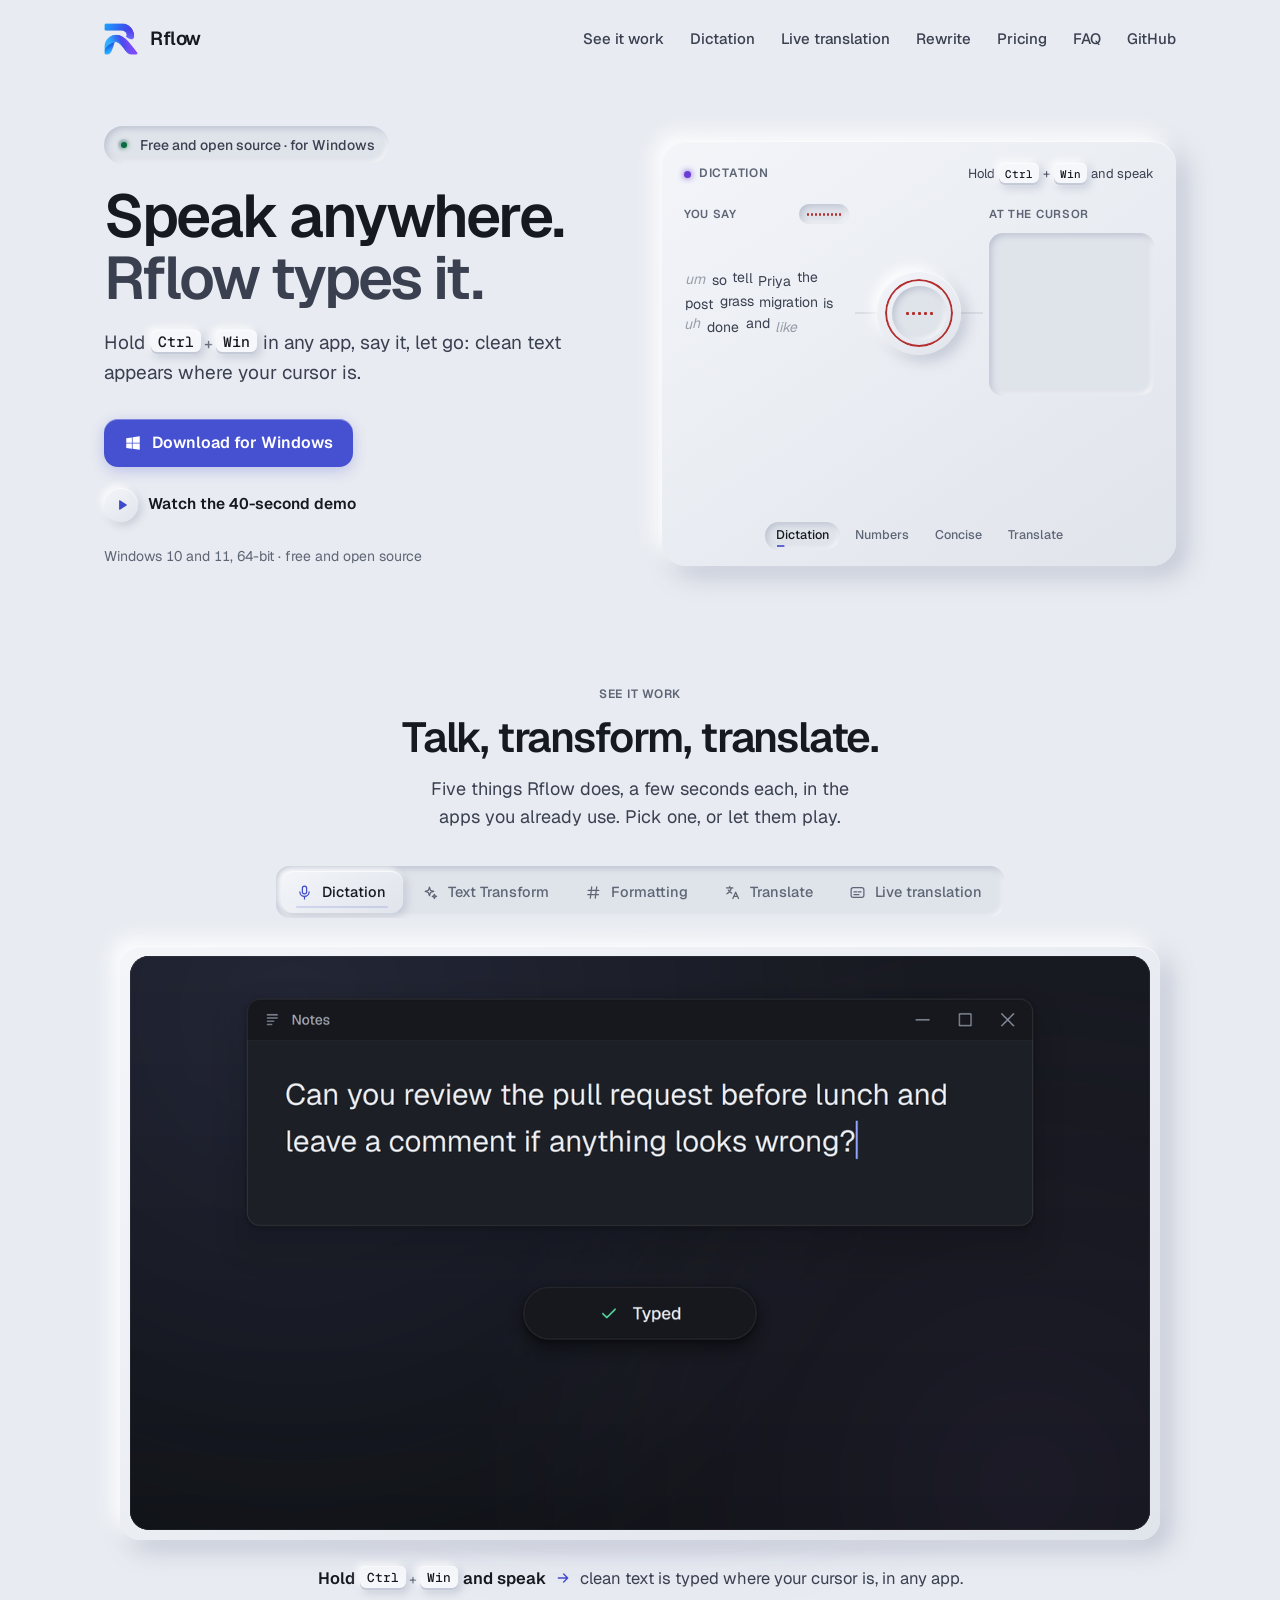
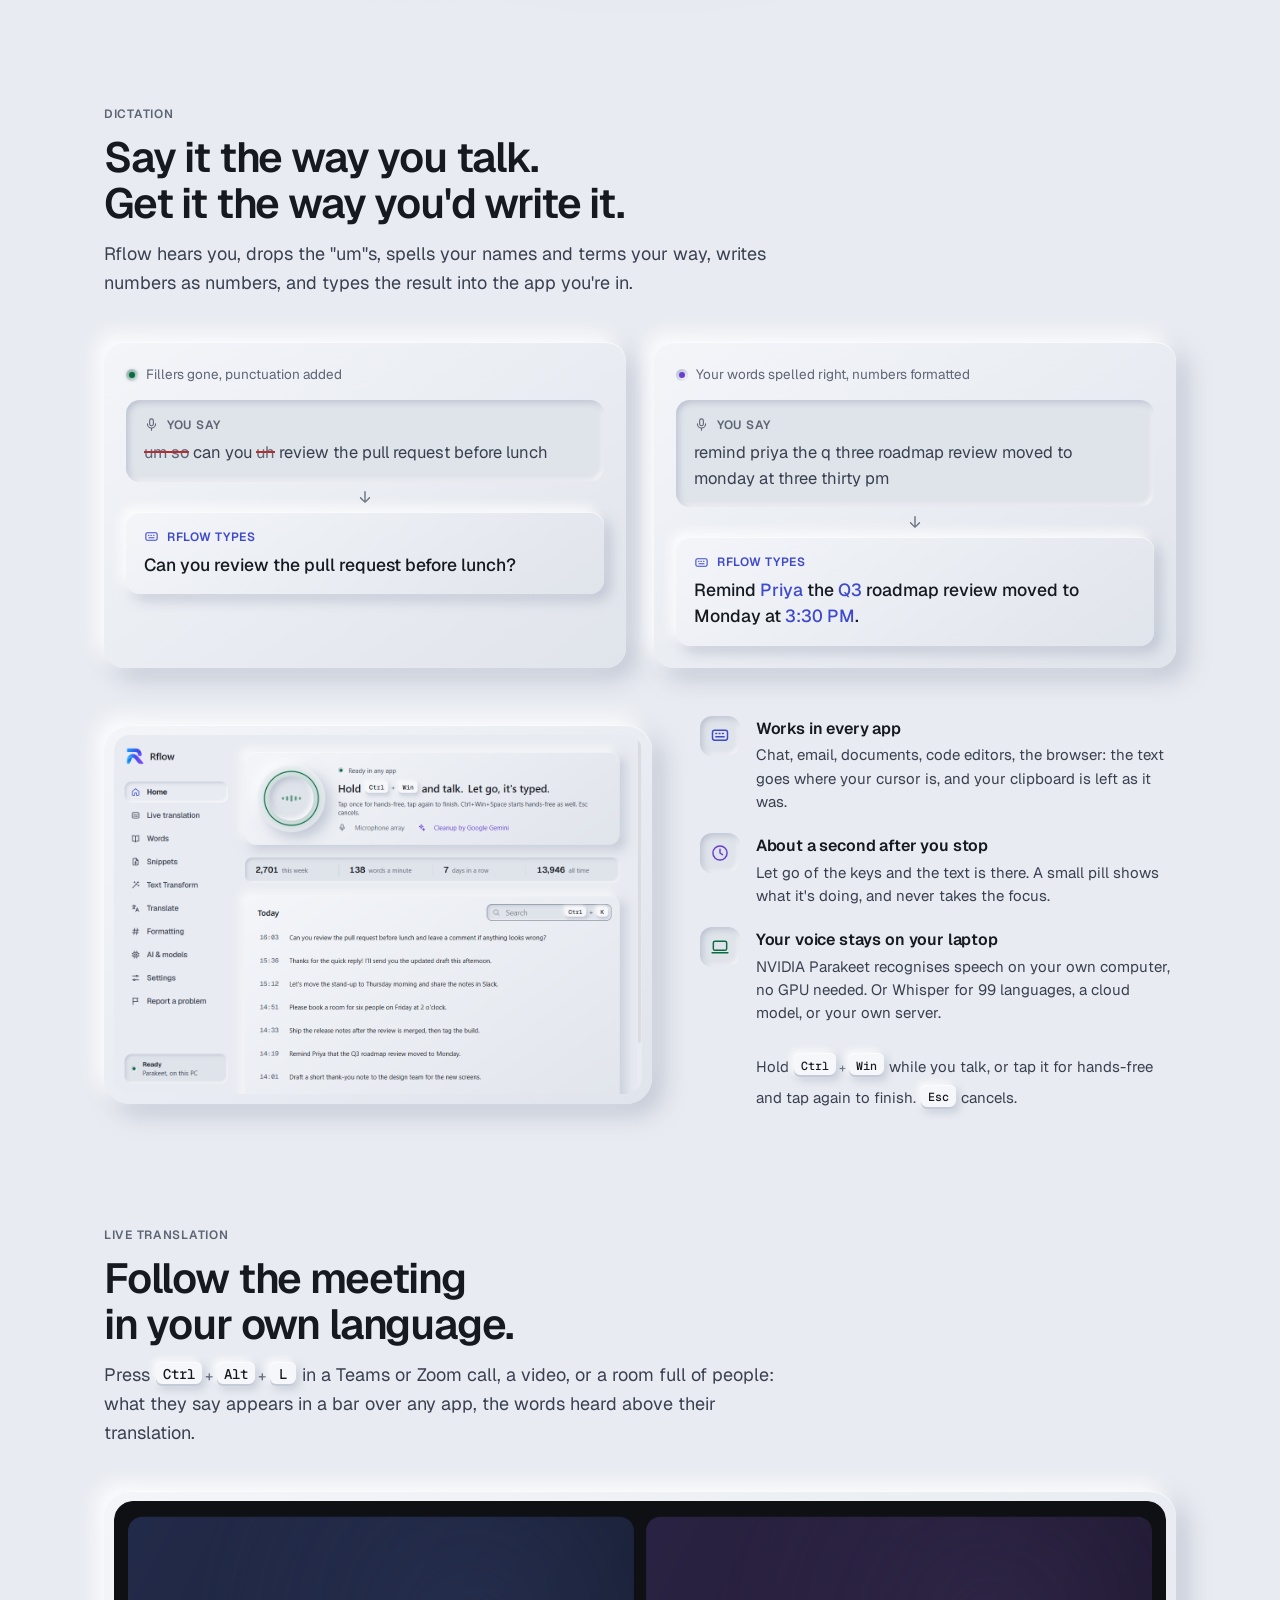
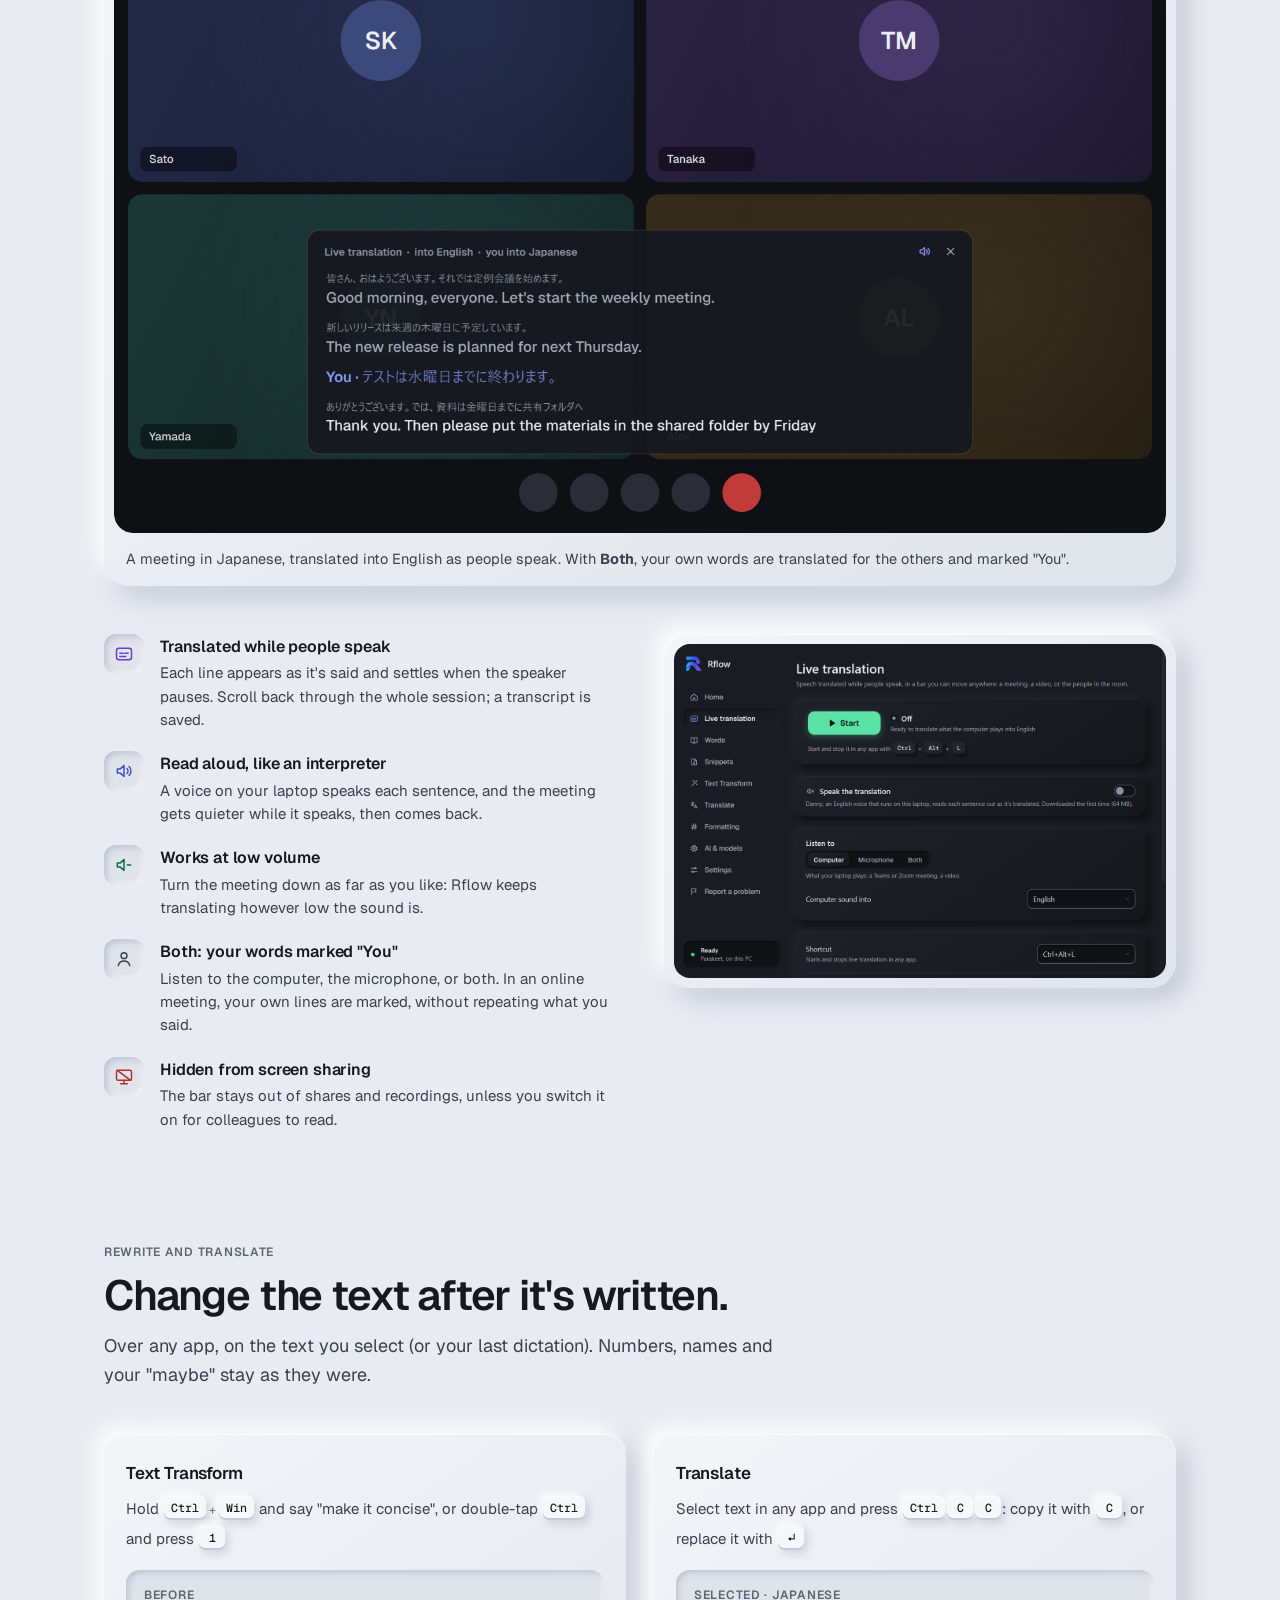
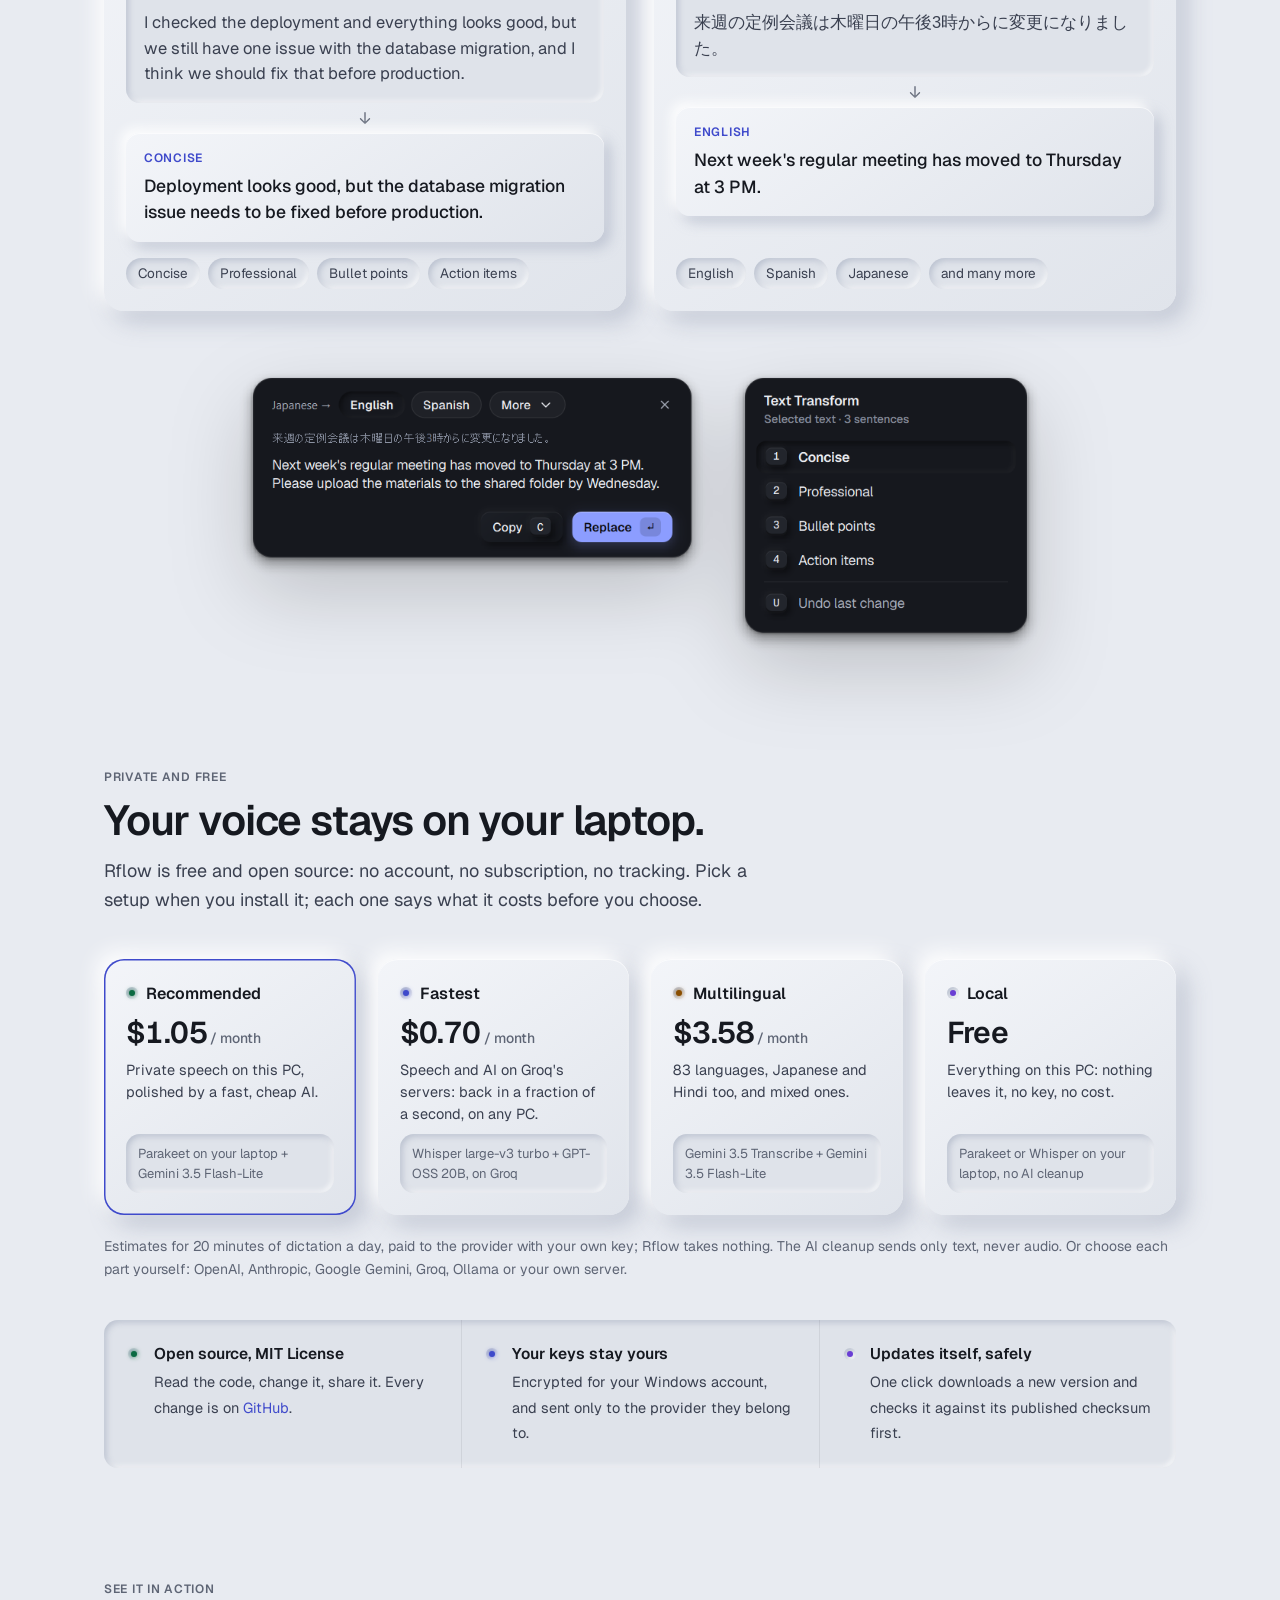
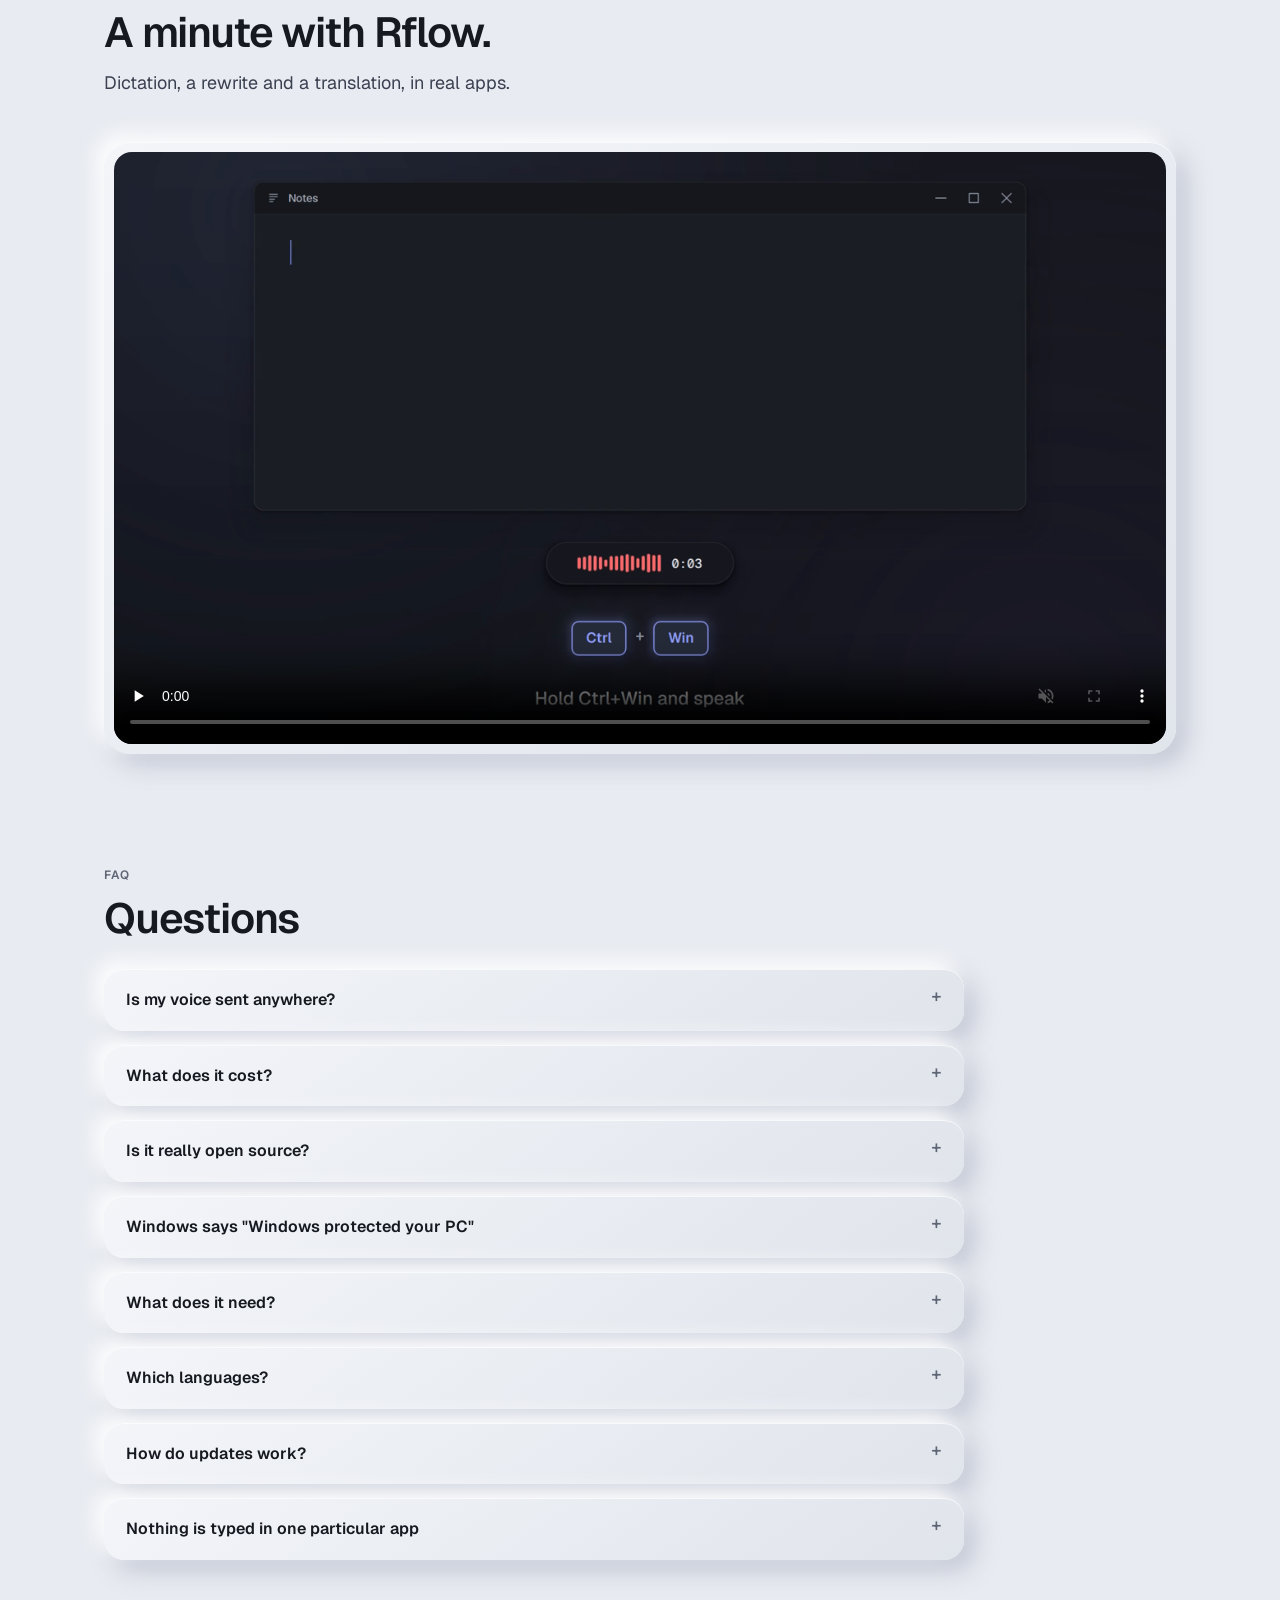
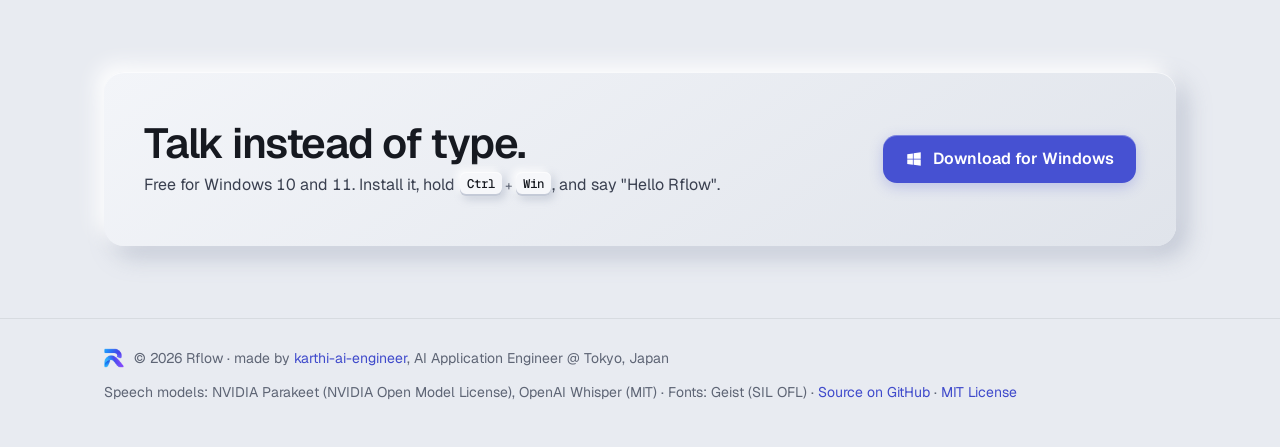
==== commit 606da3e7: "Show the feature clips under the hero, and the demo in a lightbox Visitors should see Rflow working " ====
--- a/site/index.html
+++ b/site/index.html
@@ -20,6 +20,7 @@
 <link rel="preconnect" href="https://fonts.gstatic.com" crossorigin>
 <link href="https://fonts.googleapis.com/css2?family=Geist:wght@400;500;600;700&family=Geist+Mono:wght@500;600&display=swap" rel="stylesheet">
 <link rel="stylesheet" href="lens.css">
+<link rel="stylesheet" href="showcase.css">
 <style>
   /* Obsidian Signal, as in the app: one surface colour, depth from light and shadow, one job per colour. */
   :root {
@@ -85,7 +86,7 @@
   .button.primary { background: var(--primary); color: var(--on-primary); box-shadow: var(--glow), inset 0 1px 0 rgba(255,255,255,.3); }
 
   /* Hero: the words on the left, the lens (lens.js, its own files) on the right */
-  .hero { display: grid; grid-template-columns: minmax(0, 1fr) minmax(320px, 1fr); gap: 56px; align-items: center; padding: 48px 0 40px; }
+  .hero { display: grid; grid-template-columns: minmax(0, 1fr) minmax(320px, 1fr); gap: 44px; align-items: center; padding: 48px 0 40px; }
   .hero-lens { min-width: 0; max-width: 620px; width: 100%; justify-self: end; }
   .eyebrow { display: inline-flex; align-items: center; gap: 10px; color: var(--text-2); font-size: 14px; font-weight: 500;
              padding: 8px 14px; border-radius: 999px; }
@@ -209,7 +210,7 @@
 <div class="wrap">
   <header>
     <a class="brand" href="#"><img class="mark" src="img/logo.png" width="34" height="34" alt="">Rflow</a>
-    <nav><a href="#dictation">Dictation</a><a href="#live">Live translation</a><a href="#rewrite">Rewrite</a><a href="#private">Pricing</a><a href="#faq">FAQ</a>
+    <nav><a href="#see">See it work</a><a href="#dictation">Dictation</a><a href="#live">Live translation</a><a href="#rewrite">Rewrite</a><a href="#private">Pricing</a><a href="#faq">FAQ</a>
       <a class="keep" href="https://github.com/karthi-ai-engineer/rflow-ai">GitHub</a></nav>
   </header>
 
@@ -222,7 +223,7 @@
         <a class="button primary" id="download" href="https://github.com/karthi-ai-engineer/rflow-ai/releases/latest/download/Rflow-Setup.exe">
           <svg width="18" height="18" viewBox="0 0 24 24" fill="currentColor" aria-hidden="true"><path d="M3 5.5 10.5 4.5v7H3v-6Zm0 13 7.5 1v-7H3v6Zm8.5 1.1L21 21v-8.5h-9.5v7.1Zm0-15.2v7.1H21V3l-9.5 1.4Z"/></svg>
           Download for Windows</a>
-        <a class="button" href="#demo">See it in action</a>
+        <a class="button watch" href="#demo" data-watch aria-haspopup="dialog"><span class="play" aria-hidden="true"><svg viewBox="0 0 24 24"><path d="M7 4.8v14.4a1 1 0 0 0 1.5.9l11.3-7.2a1 1 0 0 0 0-1.7L8.5 3.9A1 1 0 0 0 7 4.8Z"/></svg></span>Watch the 40-second demo</a>
       </div>
       <p class="release" id="release">Windows 10 and 11, 64-bit · free and open source</p>
     </div>
@@ -231,6 +232,48 @@
     </div>
   </div>
 </div>
+
+<section id="see" class="showcase">
+  <div class="wrap">
+    <div class="sc-head">
+      <div class="caps">See it work</div>
+      <h2>Talk, transform, translate.</h2>
+      <p class="sub">Five things Rflow does, a few seconds each, in the apps you already use. Pick one, or let them play.</p>
+    </div>
+    <div class="sc" data-showcase>
+      <div class="sc-tabs well" role="tablist" aria-label="Rflow's features">
+        <button class="sc-tab" role="tab" type="button" id="sc-tab-dictation" aria-controls="sc-panel" aria-selected="true">
+          <svg viewBox="0 0 24 24" aria-hidden="true"><rect x="9" y="3" width="6" height="11" rx="3"/><path d="M5.5 11a6.5 6.5 0 0 0 13 0M12 17.5V21"/></svg>Dictation<span class="bar"><span></span></span></button>
+        <button class="sc-tab" role="tab" type="button" id="sc-tab-transform" aria-controls="sc-panel" aria-selected="false" tabindex="-1">
+          <svg viewBox="0 0 24 24" aria-hidden="true"><path d="M10.5 4.5 12 9l4.5 1.5L12 12l-1.5 4.5L9 12l-4.5-1.5L9 9z"/><path d="M17.5 14.5l.8 2.2 2.2.8-2.2.8-.8 2.2-.8-2.2-2.2-.8 2.2-.8z"/></svg>Text Transform<span class="bar"><span></span></span></button>
+        <button class="sc-tab" role="tab" type="button" id="sc-tab-formatting" aria-controls="sc-panel" aria-selected="false" tabindex="-1">
+          <svg viewBox="0 0 24 24" aria-hidden="true"><path d="M9.5 4 7.5 20M16.5 4l-2 16M4.5 9h15M4 15h15"/></svg>Formatting<span class="bar"><span></span></span></button>
+        <button class="sc-tab" role="tab" type="button" id="sc-tab-translate" aria-controls="sc-panel" aria-selected="false" tabindex="-1">
+          <svg viewBox="0 0 24 24" aria-hidden="true"><path d="M3.5 5.5h9M8 3.5v2M10.5 5.5c-.9 3.8-3.3 6.8-6.5 8.3M6 8.5c1.2 2 2.9 3.5 4.8 4.4"/><path d="M12.5 20.5l4-9 4 9M13.9 17.5h5.2"/></svg>Translate<span class="bar"><span></span></span></button>
+        <button class="sc-tab" role="tab" type="button" id="sc-tab-live" aria-controls="sc-panel" aria-selected="false" tabindex="-1">
+          <svg viewBox="0 0 24 24" aria-hidden="true"><rect x="3" y="5" width="18" height="14" rx="3"/><path d="M7 11h4M13 11h4M7 15h7"/></svg>Live translation<span class="bar"><span></span></span></button>
+      </div>
+      <div class="card sc-player" id="sc-panel" role="tabpanel" aria-labelledby="sc-tab-dictation" aria-describedby="sc-cap-dictation">
+        <div class="sc-screen">
+          <video class="on" width="1920" height="1080" muted playsinline preload="none" poster="img/clip-dictation-poster.png" data-src="media/clip-dictation.mp4"></video>
+          <video width="1920" height="1080" muted playsinline preload="none" data-poster="img/clip-transform-poster.png" data-src="media/clip-transform.mp4"></video>
+          <video width="1920" height="1080" muted playsinline preload="none" data-poster="img/clip-formatting-poster.png" data-src="media/clip-formatting.mp4"></video>
+          <video width="1920" height="1080" muted playsinline preload="none" data-poster="img/clip-translate-poster.png" data-src="media/clip-translate.mp4"></video>
+          <video width="1920" height="1080" muted playsinline preload="none" data-poster="img/clip-live-poster.png" data-src="media/clip-live.mp4"></video>
+          <button class="sc-play" type="button" aria-label="Play the clip" hidden><svg viewBox="0 0 24 24" aria-hidden="true"><path d="M7 4.8v14.4a1 1 0 0 0 1.5.9l11.3-7.2a1 1 0 0 0 0-1.7L8.5 3.9A1 1 0 0 0 7 4.8Z"/></svg></button>
+          <button class="sc-toggle" type="button" aria-label="Pause the clips"><svg viewBox="0 0 24 24" aria-hidden="true"><rect x="6" y="4.5" width="4" height="15" rx="1.2"/><rect x="14" y="4.5" width="4" height="15" rx="1.2"/></svg></button>
+        </div>
+      </div>
+      <div class="sc-caps">
+        <p class="sc-cap on" id="sc-cap-dictation"><b>Hold <kbd>Ctrl</kbd><span class="plus">+</span><kbd>Win</kbd> and speak</b><svg class="to" viewBox="0 0 24 24" role="img" aria-label="then"><path d="M5 12h14M13 6l6 6-6 6"/></svg>clean text is typed where your cursor is, in any app.</p>
+        <p class="sc-cap" id="sc-cap-transform"><b>Say "make it concise" or "bullet points"</b><svg class="to" viewBox="0 0 24 24" role="img" aria-label="then"><path d="M5 12h14M13 6l6 6-6 6"/></svg>the selected text is rewritten in place.</p>
+        <p class="sc-cap" id="sc-cap-formatting"><b>Say "three thirty pm" or "twenty five percent"</b><svg class="to" viewBox="0 0 24 24" role="img" aria-label="then"><path d="M5 12h14M13 6l6 6-6 6"/></svg>Rflow writes 3:30 PM and 25%.</p>
+        <p class="sc-cap" id="sc-cap-translate"><b>Select text and press <span class="nowrap"><kbd>Ctrl</kbd><kbd>C</kbd><kbd>C</kbd></span></b><svg class="to" viewBox="0 0 24 24" role="img" aria-label="then"><path d="M5 12h14M13 6l6 6-6 6"/></svg>the translation pops up: copy it, or replace the text.</p>
+        <p class="sc-cap" id="sc-cap-live"><b>Press <kbd>Ctrl</kbd><span class="plus">+</span><kbd>Alt</kbd><span class="plus">+</span><kbd>L</kbd> in a meeting</b><svg class="to" viewBox="0 0 24 24" role="img" aria-label="then"><path d="M5 12h14M13 6l6 6-6 6"/></svg>each line is translated as people speak, and read aloud.</p>
+      </div>
+    </div>
+  </div>
+</section>
 
 <section id="dictation">
   <div class="wrap">
@@ -429,6 +472,16 @@
   </div>
 </footer>
 
+<dialog class="lb" id="watch" aria-labelledby="watch-title">
+  <div class="lb-panel">
+    <div class="lb-bar">
+      <div class="lb-title" id="watch-title">Rflow in 40 seconds<span>Dictation, a rewrite and a translation</span></div>
+      <button class="lb-close" type="button" data-close aria-label="Close the demo"><svg viewBox="0 0 24 24" aria-hidden="true"><path d="M6 6l12 12M18 6 6 18"/></svg></button>
+    </div>
+    <div class="lb-frame"><video width="1920" height="1080" controls muted playsinline preload="none" poster="img/demo-poster.png" data-src="media/demo.mp4"></video></div>
+  </div>
+</dialog>
+
 <script>
   // Show the newest version, its size and date under the download button.
   document.getElementById("year").textContent = new Date().getFullYear();
@@ -445,5 +498,6 @@
     .catch(() => {});
 </script>
 <script src="lens.js" defer></script>
+<script src="showcase.js" defer></script>
 </body>
 </html>
--- a/site/lens.css
+++ b/site/lens.css
@@ -0,0 +1,156 @@
+/* The Rflow lens: the hero's animation (lens.js builds it inside #lens). Colours come from the page's tokens, so it
+   follows the page in dark and light; the fallbacks are the dark theme's. */
+.lens { --t1: var(--text, #ECEEF3); --t2: var(--text-2, #A6ACBA); --t3: var(--text-3, #8A91A1); --ln: var(--line, rgba(255,255,255,.06));
+  --ir: var(--iris, #8C9DFF); --vi: var(--violet, #B48CFF); --lv: var(--live, #FF6B6B); --okc: var(--ok, #5BE3A6); --wr: var(--warn, #FFC56B);
+  --wl: var(--well, #101216); --in: var(--in-2, inset 2px 2px 6px rgba(0,0,0,.58), inset -2px -2px 5px rgba(255,255,255,.045));
+  --sf: linear-gradient(145deg, var(--cx-a, #1E2128), var(--cx-b, #15171C)); --eg: inset 0 1px 0 var(--edge, rgba(255,255,255,.06));
+  --s3: var(--sh-3, 3px 3px 7px rgba(0,0,0,.5)); --ease: cubic-bezier(.45,0,.2,1);
+  container-type: inline-size; position: relative; color: var(--t1); text-align: left; background: var(--sf); border-radius: 24px;
+  box-shadow: var(--sh-1, 8px 8px 20px rgba(0,0,0,.6)), var(--eg); }
+.lens *, .lens *::before, .lens *::after { box-sizing: border-box; }
+.lens p { margin: 0; }
+
+/* Without JavaScript the div stays empty: a still card with the first example, before and after. */
+.lens:empty { display: grid; gap: 14px; padding: 26px; font-size: 15px; line-height: 1.6; }
+.lens:empty::before { content: "\201Cum so tell Priya the post grass migration is uh done and like twenty five percent of the users are on it\201D";
+  color: var(--t3); font-style: italic; }
+.lens:empty::after { content: "Tell Priya the PostgreSQL migration is done, and 25% of the users are on it.";
+  padding: 14px 16px; border-radius: 14px; background: var(--wl); box-shadow: var(--in); }
+
+/* Every example's text is in place at once, stacked, so the card keeps one size; only the playing one shows */
+.lens-view { padding: 20px 22px 6px; }
+.lens-stack { display: grid; }
+.lens-stack > * { grid-area: 1 / 1; visibility: hidden; opacity: 0; transition: opacity .45s var(--ease), visibility 0s .45s; }
+.lens-stack > .on { visibility: visible; opacity: 1; transition: opacity .45s var(--ease); }
+
+.lens-head { display: flex; justify-content: space-between; align-items: center; gap: 12px; margin-bottom: 16px; min-height: 26px; }
+.lens-mode, .lens-cap { font-size: 12px; font-weight: 600; letter-spacing: .06em; text-transform: uppercase; color: var(--t3); white-space: nowrap; }
+.lens-mode span, .lens-hint span { display: flex; align-items: center; gap: 8px; white-space: nowrap; }
+.lens-mode i { width: 7px; height: 7px; border-radius: 50%; background: var(--vi); box-shadow: 0 0 6px var(--vi); }
+.lens-hint { font-size: 13px; color: var(--t2); justify-items: end; }
+.lens-hint span { gap: 3px; }
+.lens-hint b { font-weight: 500; color: var(--t1); }
+.lens kbd { display: inline-flex; align-items: center; justify-content: center; min-width: 24px; height: 22px; padding: 0 6px; margin: 0 1px;
+  border-radius: 6px; background: var(--key, #22252C); color: var(--t1); font: 500 11px/1 "Geist Mono", ui-monospace, monospace;
+  box-shadow: var(--s3), inset 0 -2px 0 var(--key-lip, rgba(0,0,0,.45)), var(--eg); }
+
+.lens-stage { display: grid; grid-template-columns: 1fr auto 1fr; grid-template-areas: "in mid out" "chips chips chips"; gap: 0 4px; }
+.lens-in { grid-area: in; } .lens-out { grid-area: out; }
+.lens-cap { display: flex; align-items: center; justify-content: space-between; gap: 8px; height: 22px; margin-bottom: 8px; font-size: 11.5px; }
+
+/* What was said: words drift in from the left, a little messy; fillers dimmed, then struck */
+.lens-say, .lens-box { font-size: 14px; line-height: 1.65; }
+.lens-say { color: var(--t2); align-items: center; }
+.lens-say [lang="ja"] { font-family: "Geist", "Yu Gothic UI", "Yu Gothic", Meiryo, "Hiragino Sans", "Noto Sans JP", sans-serif; line-height: 1.8; }
+.lens .w { display: inline-block; position: relative; margin: 0 .07em; opacity: 0; transform: translate(-16px, var(--dy)) rotate(var(--r));
+  text-decoration: underline 1.5px transparent; text-underline-offset: 4px;
+  transition: opacity .7s var(--ease), transform .9s var(--ease), color .6s var(--ease), text-decoration-color .6s var(--ease); }
+.lens .w.in { opacity: 1; transform: translate(var(--dx), var(--dy)) rotate(var(--r)); }
+.lens .w.f { color: var(--t3); font-style: italic; }
+.lens .w.f.in { opacity: .6; }
+.lens .w::after { content: ""; position: absolute; left: -1px; right: -1px; top: 54%; height: 1.5px; background: var(--t3);
+  transform: scaleX(0); transform-origin: left; transition: transform .5s var(--ease); }
+.lens.is-proc .w.f::after { transform: scaleX(1); }
+.lens.is-proc .w.f.in { opacity: .38; }
+.lens.is-proc .w.x { text-decoration-color: var(--wr); text-decoration-style: wavy; }
+.lens.is-proc .w.n { text-decoration-color: color-mix(in srgb, var(--ir) 70%, transparent); }
+.lens.is-proc .w.k { color: var(--t1); }
+/* text that was selected or copied, not spoken: steady, with a selection behind it */
+.lens .w.s { display: inline; margin: 0; padding: 2px 1px; border-radius: 3px; color: var(--t1); background-color: transparent;
+  -webkit-box-decoration-break: clone; box-decoration-break: clone; transition: opacity .7s var(--ease), background-color .8s var(--ease) .5s; }
+.lens .w.s.in { background-color: color-mix(in srgb, var(--ir) 22%, transparent); }
+
+/* The live waveform, like Rflow's pill */
+.lens-wave { display: flex; align-items: center; gap: 2px; height: 20px; padding: 0 8px; border-radius: 99px; background: var(--wl); box-shadow: var(--in);
+  opacity: 0; transition: opacity .4s var(--ease); }
+.lens.is-wave .lens-wave { opacity: 1; }
+.lens-wave i, .lens-bars i { width: 2px; height: 3px; border-radius: 1px; background: var(--lv); opacity: .55; }
+.lens.is-live .lens-wave i, .lens.is-live .lens-bars i { opacity: 1; animation: lens-bar .8s var(--ease) infinite alternate; }
+@keyframes lens-bar { from { height: 3px; } to { height: var(--h); } }
+
+/* The lens: a raised orb whose ring glows coral while it listens, iris to violet while it works, mint when it's done */
+.lens-mid { grid-area: mid; display: flex; align-items: center; align-self: center; padding: 0 2px; }
+.lens-pipe { position: relative; width: 22px; height: 2px; overflow: hidden; background: var(--ln); }
+.lens-pipe::after { --a: translateX(-10px); --b: translateX(24px); content: ""; position: absolute; inset: 0; width: 8px; opacity: 0;
+  background: linear-gradient(90deg, transparent, var(--ir), transparent); }
+.lens.is-proc .lens-pipe:first-child::after, .lens.is-type .lens-pipe:last-child::after { opacity: 1; animation: lens-flow 1.1s linear infinite; }
+@keyframes lens-flow { from { transform: var(--a); } to { transform: var(--b); } }
+.lens-orb { position: relative; width: 84px; height: 84px; flex: none; border-radius: 50%; display: grid; place-items: center;
+  background: var(--sf); box-shadow: var(--sh-2, 5px 5px 12px rgba(0,0,0,.55)), var(--eg); }
+.lens-orb::before { content: ""; position: absolute; inset: -18px; border-radius: 50%; opacity: 0; transition: opacity .8s var(--ease);
+  background: radial-gradient(closest-side, color-mix(in srgb, var(--vi) 34%, transparent), color-mix(in srgb, var(--ir) 14%, transparent) 60%, transparent); }
+.lens.is-proc .lens-orb::before { opacity: 1; animation: lens-breathe 2.6s var(--ease) infinite alternate; }
+@keyframes lens-breathe { from { transform: scale(.92); } to { transform: scale(1.06); } }
+.lens-ring, .lens-ring::after { position: absolute; inset: 8px; border-radius: 50%; }
+.lens-ring { padding: 2px; background: var(--ln);
+  -webkit-mask: linear-gradient(#000 0 0) content-box, linear-gradient(#000 0 0); -webkit-mask-composite: xor; mask-composite: exclude; }
+.lens-ring::after { content: ""; inset: 0; opacity: 0; transition: opacity .6s var(--ease); }
+.lens.is-live .lens-ring::after { opacity: 1; background: var(--lv); }
+.lens.is-proc .lens-ring::after { opacity: 1; background: conic-gradient(from 200deg, var(--ir), var(--vi), var(--ir)); }
+.lens.is-done .lens-ring::after { background: var(--okc); }
+.lens-core { width: 55px; height: 55px; border-radius: 50%; background: var(--wl); box-shadow: var(--in); display: grid; place-items: center; }
+.lens-core > * { grid-area: 1 / 1; display: flex; align-items: center; gap: 3px; opacity: 0; transition: opacity .4s var(--ease); }
+.lens.is-live .lens-bars, .lens.is-proc:not(.is-done) .lens-dots, .lens.is-done .lens-check { opacity: 1; }
+.lens-bars i { width: 3px; }
+.lens-dots i { width: 5px; height: 5px; border-radius: 50%; background: var(--vi); animation: lens-dot 1.2s var(--ease) infinite; }
+.lens-dots i:nth-child(2) { animation-delay: .15s; } .lens-dots i:nth-child(3) { animation-delay: .3s; }
+@keyframes lens-dot { 0%, 100% { opacity: .3; } 40% { opacity: 1; } }
+.lens svg { width: 24px; height: 24px; fill: none; stroke: var(--okc); stroke-width: 2.2; stroke-linecap: round; stroke-linejoin: round; }
+
+/* The clean text, typed into a box */
+.lens-box { padding: 12px 14px; border-radius: 14px; background: var(--wl); box-shadow: var(--in); min-height: 4.95em; }
+.lens-text b { font-weight: 500; transition: color .8s var(--ease); }
+.lens.is-done .lens-text b { color: var(--ir); }
+.lens-text s { text-decoration: none; visibility: hidden; }
+.lens-caret { display: inline-block; width: 2px; height: 1.15em; margin-right: -2px; vertical-align: -.2em; background: var(--ir); opacity: 0; }
+.lens.is-type .lens-caret { opacity: 1; }
+.lens.is-done .lens-caret { animation: lens-blink 1.1s steps(1) infinite; }
+@keyframes lens-blink { 50% { opacity: 0; } }
+.lens-done { margin-top: 8px; font-size: 12.5px; color: var(--t2); height: 20px; }
+.lens-done > span { display: flex; align-items: center; gap: 6px; }
+.lens-done svg { width: 15px; height: 15px; stroke-width: 2.4; }
+.lens .lens-done > .on { opacity: 0; transform: translateY(4px); transition: opacity .5s var(--ease), transform .5s var(--ease); }
+.lens.is-done .lens-done > .on { opacity: 1; transform: none; }
+
+/* The steps Rflow takes, popping out of the lens one by one */
+.lens-chips { grid-area: chips; margin-top: 16px; min-height: 28px; }
+.lens-chips > div { display: flex; flex-wrap: wrap; justify-content: center; align-content: flex-start; gap: 8px; }
+.lens .c { display: inline-flex; align-items: center; gap: 7px; height: 28px; padding: 0 12px; border-radius: 99px; font-size: 12.5px; font-weight: 500;
+  white-space: nowrap; background: var(--sf); box-shadow: var(--s3), var(--eg);
+  opacity: 0; transform: translateY(-12px) scale(.7); transition: opacity .55s var(--ease), transform .7s cubic-bezier(.3,1.35,.5,1); }
+.lens .c.in { opacity: 1; transform: none; }
+.lens .c::before { content: ""; width: 6px; height: 6px; border-radius: 50%; background: var(--k); box-shadow: 0 0 5px var(--k); }
+
+/* Which example is playing: tabs with a thin progress line */
+.lens-tabs { display: flex; justify-content: center; gap: 4px; padding: 12px 14px 16px; }
+.lens-tabs button { position: relative; height: 28px; padding: 0 11px; border: 0; border-radius: 99px; background: none; cursor: pointer;
+  font: inherit; font-size: 12.5px; font-weight: 500; line-height: 1; color: var(--t3); transition: color .3s; }
+.lens-tabs button:hover, .lens-tabs button[aria-pressed="true"] { color: var(--t1); }
+.lens-tabs button:focus-visible { outline: 2px solid var(--ir); outline-offset: 1px; }
+.lens-tabs button[aria-pressed="true"] { background: var(--wl); box-shadow: var(--in); }
+.lens-tabs i { position: absolute; left: 12px; right: 12px; bottom: 3px; height: 2px; background: var(--ir); opacity: .8; transform: scaleX(0); transform-origin: left; }
+
+/* Narrow columns: the flow goes top to bottom */
+@container (max-width: 499px) {
+  .lens-view { padding: 16px 16px 4px; }
+  .lens-head { flex-direction: column; align-items: flex-start; gap: 6px; margin-bottom: 12px; }
+  .lens-hint { justify-items: start; }
+  .lens-stage { grid-template-columns: 1fr; grid-template-areas: "in" "mid" "chips" "out"; }
+  .lens-box { min-height: 0; }
+  .lens-mid { flex-direction: column; justify-self: center; padding: 6px 0; }
+  .lens-pipe { width: 2px; height: 14px; }
+  .lens-pipe::after { --a: translateY(-8px); --b: translateY(16px); width: auto; height: 6px; background: linear-gradient(transparent, var(--ir), transparent); }
+  .lens-orb { width: 68px; height: 68px; }
+  .lens-ring { inset: 6px; }
+  .lens-core { width: 44px; height: 44px; }
+  .lens-chips { margin: 2px 0 14px; }
+  .lens-chips > div { gap: 6px; }
+  .lens .c { height: 26px; padding: 0 10px; gap: 6px; font-size: 12px; }
+  .lens-tabs { gap: 2px; padding: 10px 8px 12px; }
+  .lens-tabs button { padding: 0 9px; font-size: 12px; }
+}
+
+/* Still (reduced motion): nothing moves; each example shows before and after, and the tabs switch them */
+.lens.lens--still *, .lens.lens--still *::before, .lens.lens--still *::after { animation: none !important; transition: none !important; }
+.lens.is-paused *, .lens.is-paused *::before, .lens.is-paused *::after { animation-play-state: paused !important; }
+.lens.is-out .lens-stack > .on { opacity: 0; }  /* last, so it wins over the states above */
--- a/site/showcase.css
+++ b/site/showcase.css
@@ -0,0 +1,132 @@
+/* "See it work": the feature clips under the hero (showcase.js plays them), and the demo's lightbox. Colours come from
+   the page's tokens; the clips themselves are dark, so their screen is dark in both themes, like a laptop's. */
+.showcase { padding-top: 64px; }
+.sc-head { text-align: center; margin-bottom: 34px; }
+.sc-head h2, .sc-head .sub { text-wrap: balance; }
+.sc-head .sub { margin: 0 auto; max-width: 34em; }
+.sc { position: relative; isolation: isolate; max-width: 1040px; margin: 0 auto; }
+
+/* The tabs: a well, the playing one raised out of it, with a thin line filling as its clip plays */
+.sc-tabs { position: relative; display: flex; gap: 4px; width: max-content; max-width: 100%; margin: 0 auto 28px; padding: 5px;
+  border-radius: 17px; overflow-x: auto; scrollbar-width: none; scroll-snap-type: x proximity; overscroll-behavior-x: contain; isolation: isolate; }
+.sc-tabs::-webkit-scrollbar { display: none; }
+/* when the tabs don't fit (phones), the edge with more of them fades out */
+.sc-tabs.more-right { -webkit-mask-image: linear-gradient(90deg, #000 calc(100% - 44px), transparent); mask-image: linear-gradient(90deg, #000 calc(100% - 44px), transparent); }
+.sc-tabs.more-left { -webkit-mask-image: linear-gradient(90deg, transparent, #000 44px); mask-image: linear-gradient(90deg, transparent, #000 44px); }
+.sc-tabs.more-left.more-right { -webkit-mask-image: linear-gradient(90deg, transparent, #000 44px, #000 calc(100% - 44px), transparent);
+  mask-image: linear-gradient(90deg, transparent, #000 44px, #000 calc(100% - 44px), transparent); }
+.sc-tab { position: relative; flex: none; display: inline-flex; align-items: center; gap: 9px; height: 42px; padding: 0 17px 0 15px;
+  border: 0; border-radius: 12px; background: transparent; color: var(--text-3); font: inherit; font-size: 14.5px; font-weight: 500;
+  line-height: 1; white-space: nowrap; cursor: pointer; scroll-snap-align: center; -webkit-tap-highlight-color: transparent;
+  transition: color .25s; }
+.sc-tab::before { content: ""; position: absolute; inset: 0; z-index: -1; border-radius: inherit; opacity: 0; transition: opacity .3s;
+  background: linear-gradient(145deg, var(--cx-a), var(--cx-b)); box-shadow: var(--sh-3), inset 0 1px 0 var(--edge); }
+.sc-tab:hover { color: var(--text-2); }
+.sc-tab[aria-selected="true"] { color: var(--text); }
+.sc-tab[aria-selected="true"]::before { opacity: 1; }
+.sc-tab:focus-visible { outline: 2px solid var(--iris); outline-offset: -2px; }
+.sc-tab svg { width: 17px; height: 17px; fill: none; stroke: currentColor; stroke-width: 1.75; stroke-linecap: round; stroke-linejoin: round;
+  flex: none; transition: color .25s; }
+.sc-tab[aria-selected="true"] svg { color: var(--iris); }
+.sc-tab .bar { position: absolute; left: 15px; right: 15px; bottom: 5px; height: 2px; border-radius: 1px; overflow: hidden; opacity: 0;
+  background: color-mix(in srgb, var(--iris) 16%, transparent); transition: opacity .3s; }
+.sc-tab .bar > span { display: block; height: 100%; background: var(--iris); transform: scaleX(0); transform-origin: left; }
+.sc-tab[aria-selected="true"] .bar { opacity: 1; }
+.sc.is-held .sc-tab .bar { opacity: 0; }
+
+/* The player: a raised frame around a dark screen, a soft iris light behind it */
+.sc-player { position: relative; padding: 10px; border-radius: 28px; }
+.sc-player::before { content: ""; position: absolute; z-index: -1; inset: 6% 4% -4%; border-radius: 50%; pointer-events: none;
+  background: radial-gradient(closest-side, color-mix(in srgb, var(--iris) 20%, transparent), color-mix(in srgb, var(--violet) 8%, transparent) 60%, transparent);
+  filter: blur(48px); }
+.sc-screen { position: relative; aspect-ratio: 16 / 9; border-radius: 19px; overflow: hidden; background: #14161B; }
+.sc-screen::after { content: ""; position: absolute; inset: 0; z-index: 3; border-radius: inherit; pointer-events: none;
+  box-shadow: inset 0 0 0 1px rgba(255,255,255,.05); }
+.sc-screen video { position: absolute; inset: 0; width: 100%; height: 100%; object-fit: cover; opacity: 0; transition: opacity .6s cubic-bezier(.45,0,.2,1); }
+.sc-screen video.was { z-index: 1; opacity: 1; transition: none; }
+.sc-screen video.on { z-index: 2; opacity: 1; }
+
+/* Play (reduced motion, or after a pause) in the middle; pause and play in the corner while the pointer is over it */
+.sc-play, .sc-toggle, .lb-close { display: grid; place-items: center; padding: 0; border: 0; border-radius: 50%; cursor: pointer; color: #fff;
+  background: rgba(20,22,27,.55); box-shadow: inset 0 0 0 1px rgba(255,255,255,.12), 0 8px 24px rgba(0,0,0,.35);
+  -webkit-backdrop-filter: blur(10px); backdrop-filter: blur(10px); transition: transform .25s, background-color .25s, opacity .25s; }
+.sc-play:focus-visible, .sc-toggle:focus-visible, .lb-close:focus-visible { outline: 2px solid #8C9DFF; outline-offset: 3px; }
+.sc-play { position: absolute; z-index: 4; left: 50%; top: 50%; width: 76px; height: 76px; margin: -38px 0 0 -38px; color: #0B0D13;
+  background: #8C9DFF; box-shadow: 0 0 0 8px rgba(140,157,255,.16), 0 10px 30px rgba(0,0,0,.45), inset 0 1px 0 rgba(255,255,255,.35); }
+.sc-play:hover { transform: scale(1.06); background: #9AA9FF; }
+.sc-play[hidden] { display: none; }
+.sc-play svg { width: 26px; height: 26px; margin-left: 4px; fill: currentColor; }
+.sc-screen::before { content: ""; position: absolute; inset: 0; z-index: 3; pointer-events: none; opacity: 0; transition: opacity .4s;
+  background: radial-gradient(closest-side, rgba(10,11,14,.45), rgba(10,11,14,.15)); }
+.sc.is-held .sc-screen::before { opacity: 1; }  /* the poster dims a little under the play button */
+.sc-toggle { position: absolute; z-index: 4; right: 14px; bottom: 14px; width: 38px; height: 38px; opacity: 0; }
+.sc-screen:hover .sc-toggle, .sc-toggle:focus-visible { opacity: 1; }
+.sc.is-held .sc-toggle { display: none; }
+.sc-toggle svg { width: 16px; height: 16px; fill: currentColor; }
+@media (hover: none) { .sc-toggle { opacity: .8; } }
+
+/* What you do, then what happens: one line under the player, the playing clip's */
+.sc-caps { display: grid; margin-top: 24px; text-align: center; }
+.sc-cap { grid-area: 1 / 1; margin: 0 auto; max-width: 46em; color: var(--text-2); font-size: 16.5px; line-height: 1.75;
+  opacity: 0; visibility: hidden; transform: translateY(4px); transition: opacity .2s, transform .2s, visibility 0s .2s; }
+.sc-cap.on { opacity: 1; visibility: visible; transform: none; transition: opacity .45s .2s, transform .6s .2s cubic-bezier(.45,0,.2,1); }
+.sc-cap b { color: var(--text); font-weight: 600; }
+.sc-cap .to { display: inline-block; width: 16px; height: 16px; margin: 0 9px; vertical-align: -2px; color: var(--iris);
+  fill: none; stroke: currentColor; stroke-width: 2; stroke-linecap: round; stroke-linejoin: round; }
+
+/* The hero's second button: a play button and words, no frame (narrow enough to sit beside Download) */
+.cta { column-gap: 12px; }
+.cta .button.primary { padding: 0 20px; }
+.button.watch { padding: 0 4px 0 0; background: none; box-shadow: none; gap: 10px; font-size: 15.5px; }
+.watch .play { display: grid; place-items: center; width: 34px; height: 34px; flex: none; border-radius: 50%; color: var(--iris);
+  background: linear-gradient(145deg, var(--cx-a), var(--cx-b)); box-shadow: var(--sh-3), inset 0 1px 0 var(--edge); transition: box-shadow .3s; }
+.watch .play svg { width: 14px; height: 14px; margin-left: 2px; fill: currentColor; }
+.watch:hover .play { box-shadow: var(--sh-3), var(--glow), inset 0 1px 0 var(--edge); }
+/* The demo's lightbox: a dark theatre in both themes */
+html.lb-open { overflow: hidden; padding-right: var(--sbw, 0px); }
+.lb { width: 100%; height: 100%; max-width: none; max-height: none; margin: 0; padding: 24px; border: 0; background: transparent;
+  color: #ECEEF3; overflow: hidden; }
+.lb[open] { display: grid; place-items: center; }
+.lb::backdrop { background: rgba(7,8,11,.78); -webkit-backdrop-filter: blur(8px); backdrop-filter: blur(8px); }
+.lb-panel { width: min(1180px, 100%, calc((100vh - 150px) * 16 / 9)); }
+.lb-bar { display: flex; align-items: center; justify-content: space-between; gap: 16px; margin: 0 4px 14px 8px; }
+.lb-title { font-size: 17px; font-weight: 600; letter-spacing: -.01em; }
+.lb-title span { margin-left: 10px; color: #8A91A1; font-weight: 500; font-size: 15px; }
+.lb-close { width: 40px; height: 40px; flex: none; }
+.lb-close:hover { background: rgba(40,43,52,.8); }
+.lb-close svg { width: 18px; height: 18px; fill: none; stroke: currentColor; stroke-width: 2; stroke-linecap: round; }
+.lb-frame { padding: 8px; border-radius: 26px; background: linear-gradient(145deg, #1E2128, #15171C);
+  box-shadow: 0 40px 100px rgba(0,0,0,.55), inset 0 1px 0 rgba(255,255,255,.06); }
+.lb-frame video { display: block; width: 100%; height: auto; aspect-ratio: 16 / 9; border-radius: 19px; background: #14161B; }
+@media (prefers-reduced-motion: no-preference) {
+  .lb[open], .lb[open]::backdrop { animation: lb-in .3s ease-out; }
+  .lb[open] .lb-panel { animation: lb-rise .45s cubic-bezier(.2,.8,.2,1); }
+  .lb.closing, .lb.closing::backdrop { animation: lb-out .18s ease-in forwards; }
+}
+@keyframes lb-in { from { opacity: 0; } }
+@keyframes lb-out { to { opacity: 0; } }
+@keyframes lb-rise { from { opacity: 0; transform: translateY(14px) scale(.97); } }
+
+@media (max-width: 900px) {
+  .showcase { padding-top: 56px; }
+}
+@media (max-width: 560px) {
+  .showcase { padding-top: 48px; }
+  .sc-head { margin-bottom: 24px; }
+  .sc-tabs { margin-bottom: 18px; }
+  .sc-tab { height: 40px; padding: 0 14px 0 13px; font-size: 14px; gap: 8px; }
+  .sc-player { margin: 0 -16px; padding: 0; border-radius: 0; background: none; box-shadow: none; }  /* phones: the clip edge to edge */
+  .sc-player::before { display: none; }
+  .sc-screen { border-radius: 0; }
+  .sc-cap { padding: 0 4px; }
+  .sc-cap b { display: block; }  /* what you do on one line, what happens under it */
+  .sc-cap .to { margin: 0 6px 0 0; }
+  .sc-play { width: 60px; height: 60px; margin: -30px 0 0 -30px; }
+  .sc-play svg { width: 22px; height: 22px; }
+  .sc-toggle { right: 10px; bottom: 10px; width: 34px; height: 34px; }
+  .sc-cap { font-size: 15px; line-height: 1.7; }
+  .lb { padding: 12px; }
+  .lb-frame { padding: 5px; border-radius: 18px; }
+  .lb-frame video { border-radius: 14px; }
+  .lb-title span { display: none; }
+}
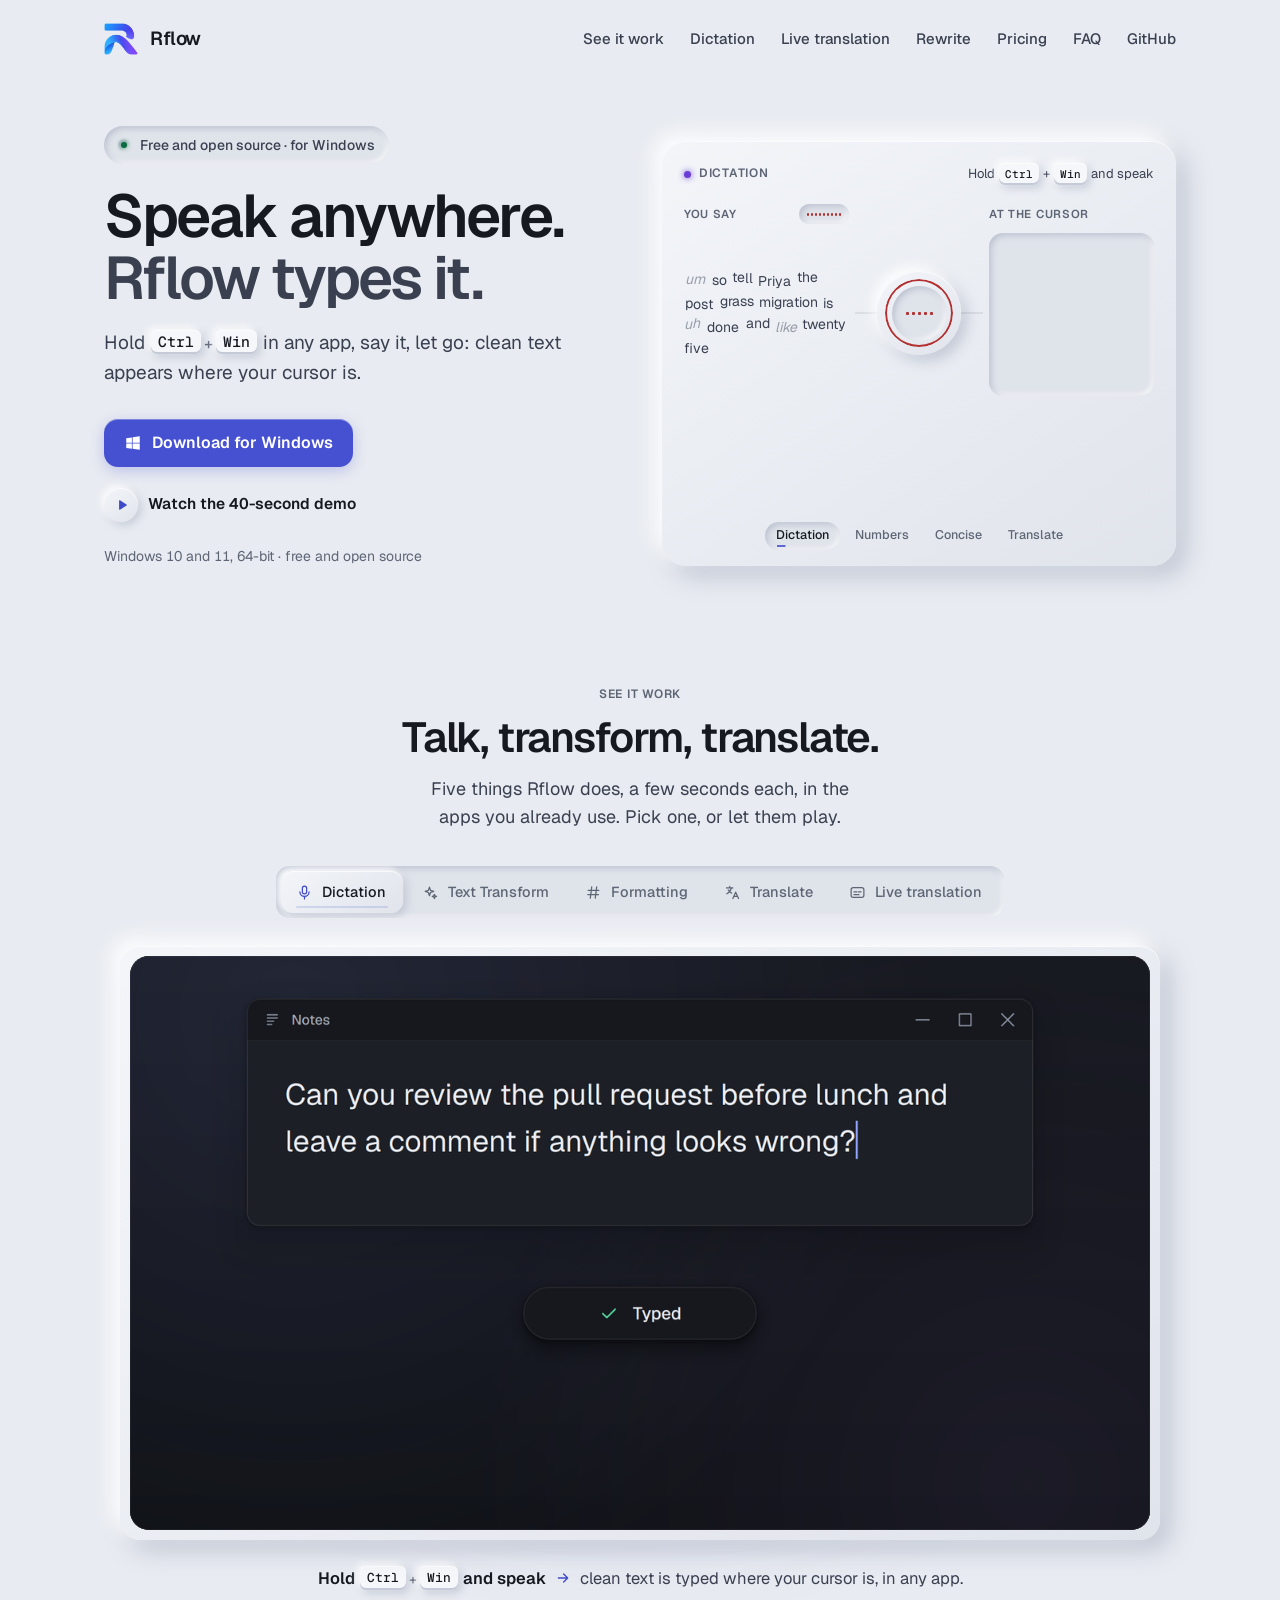
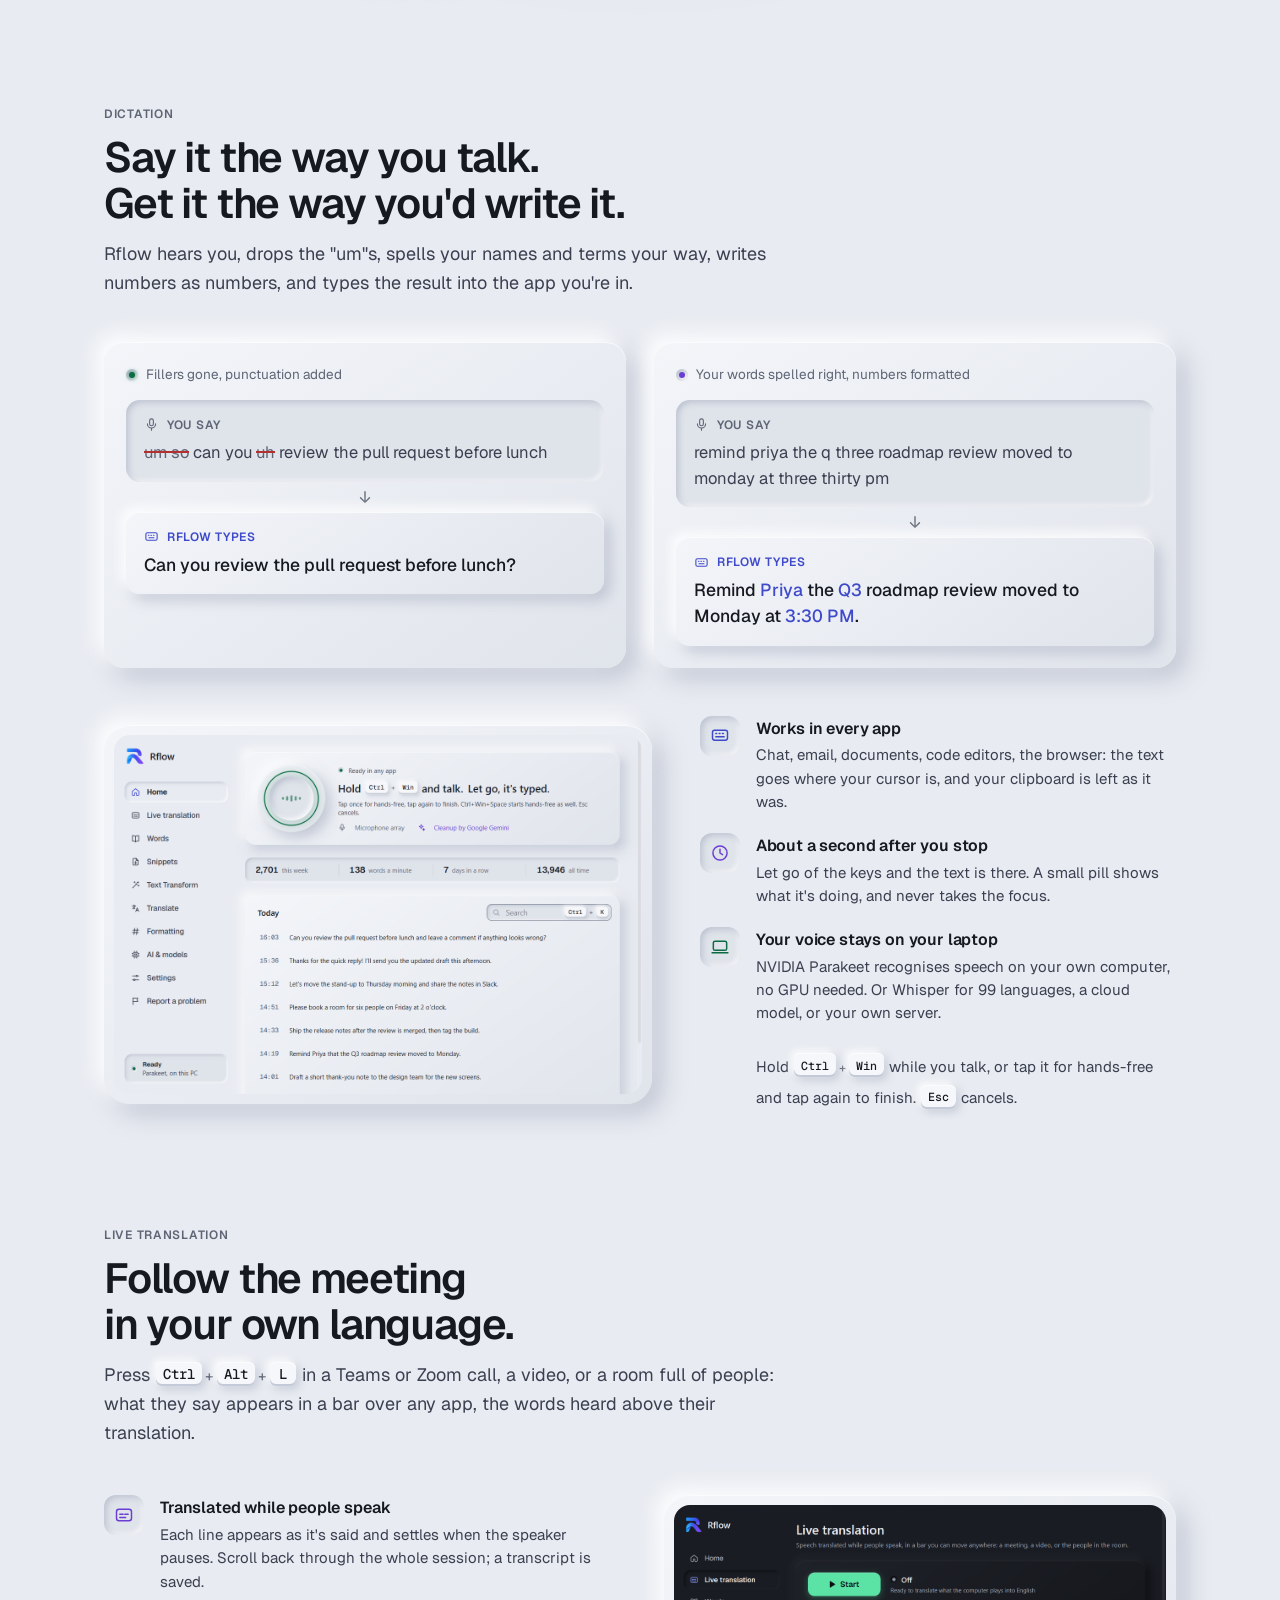
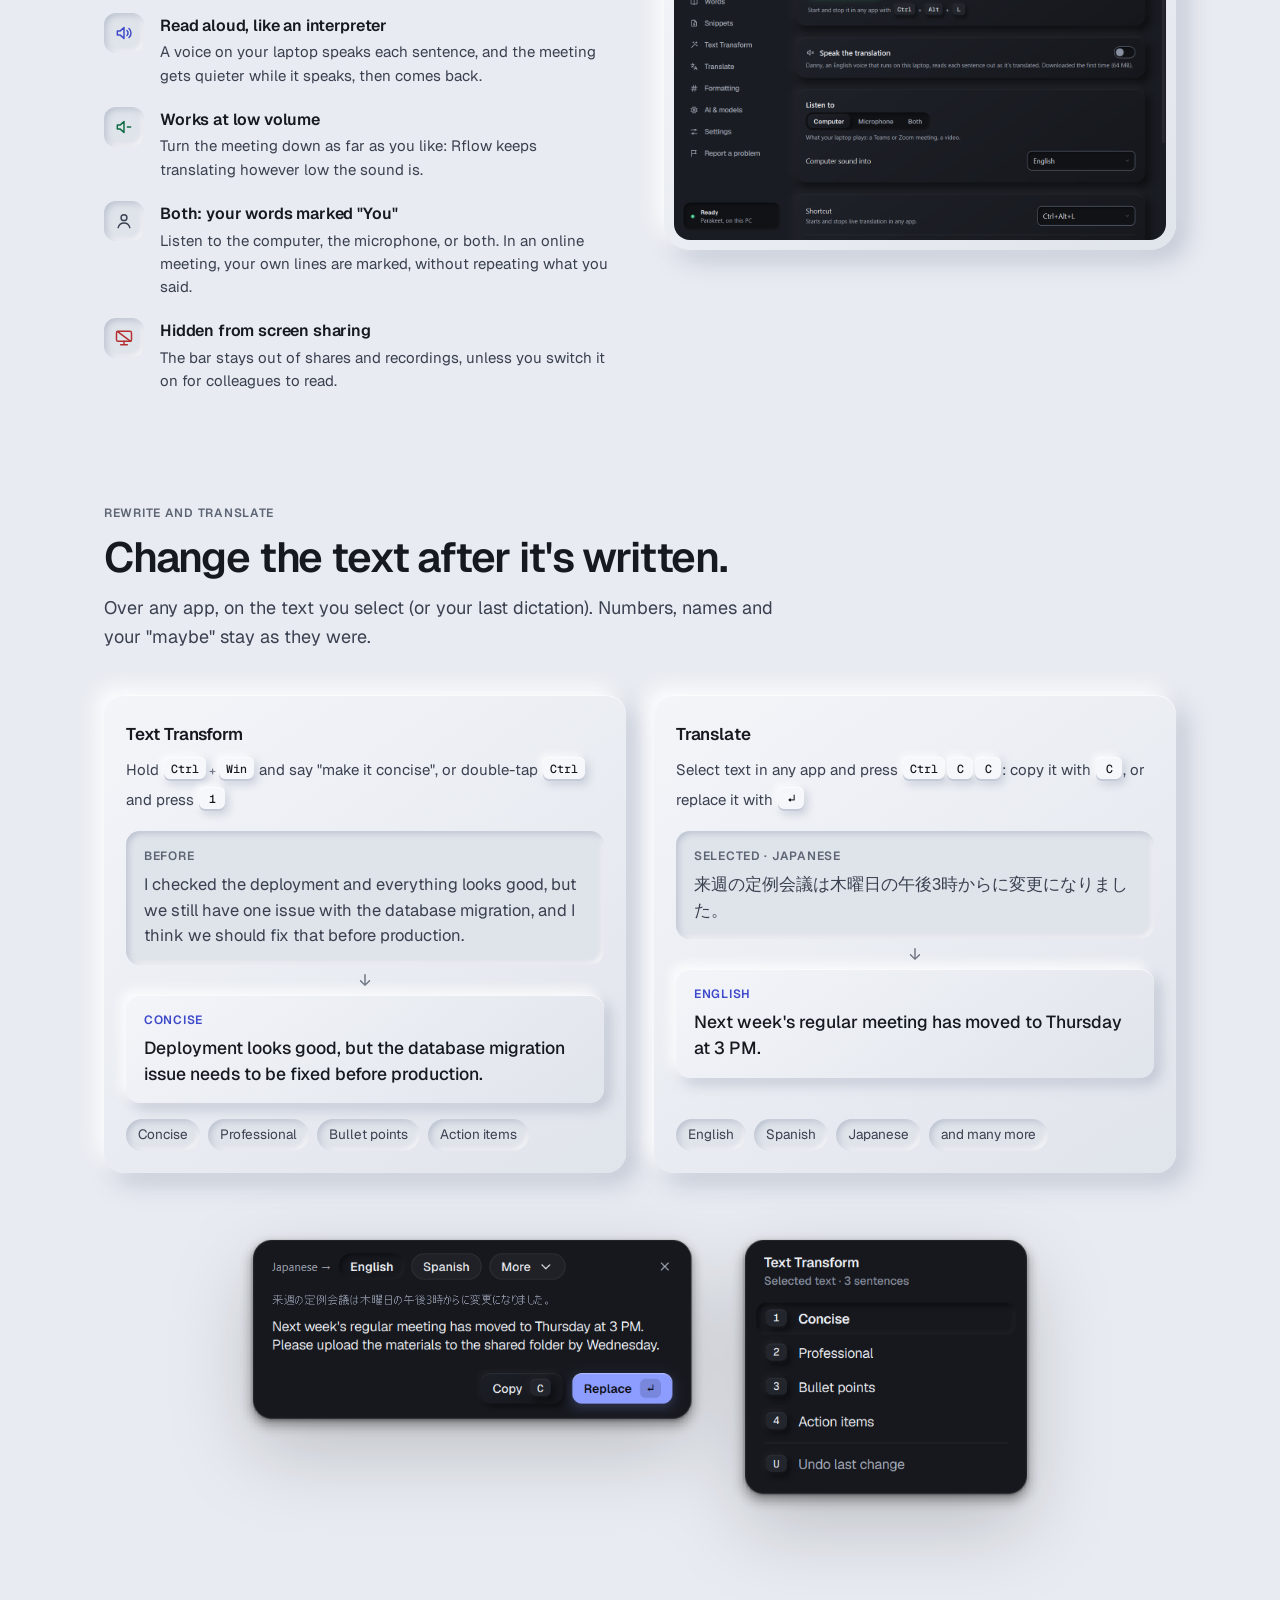
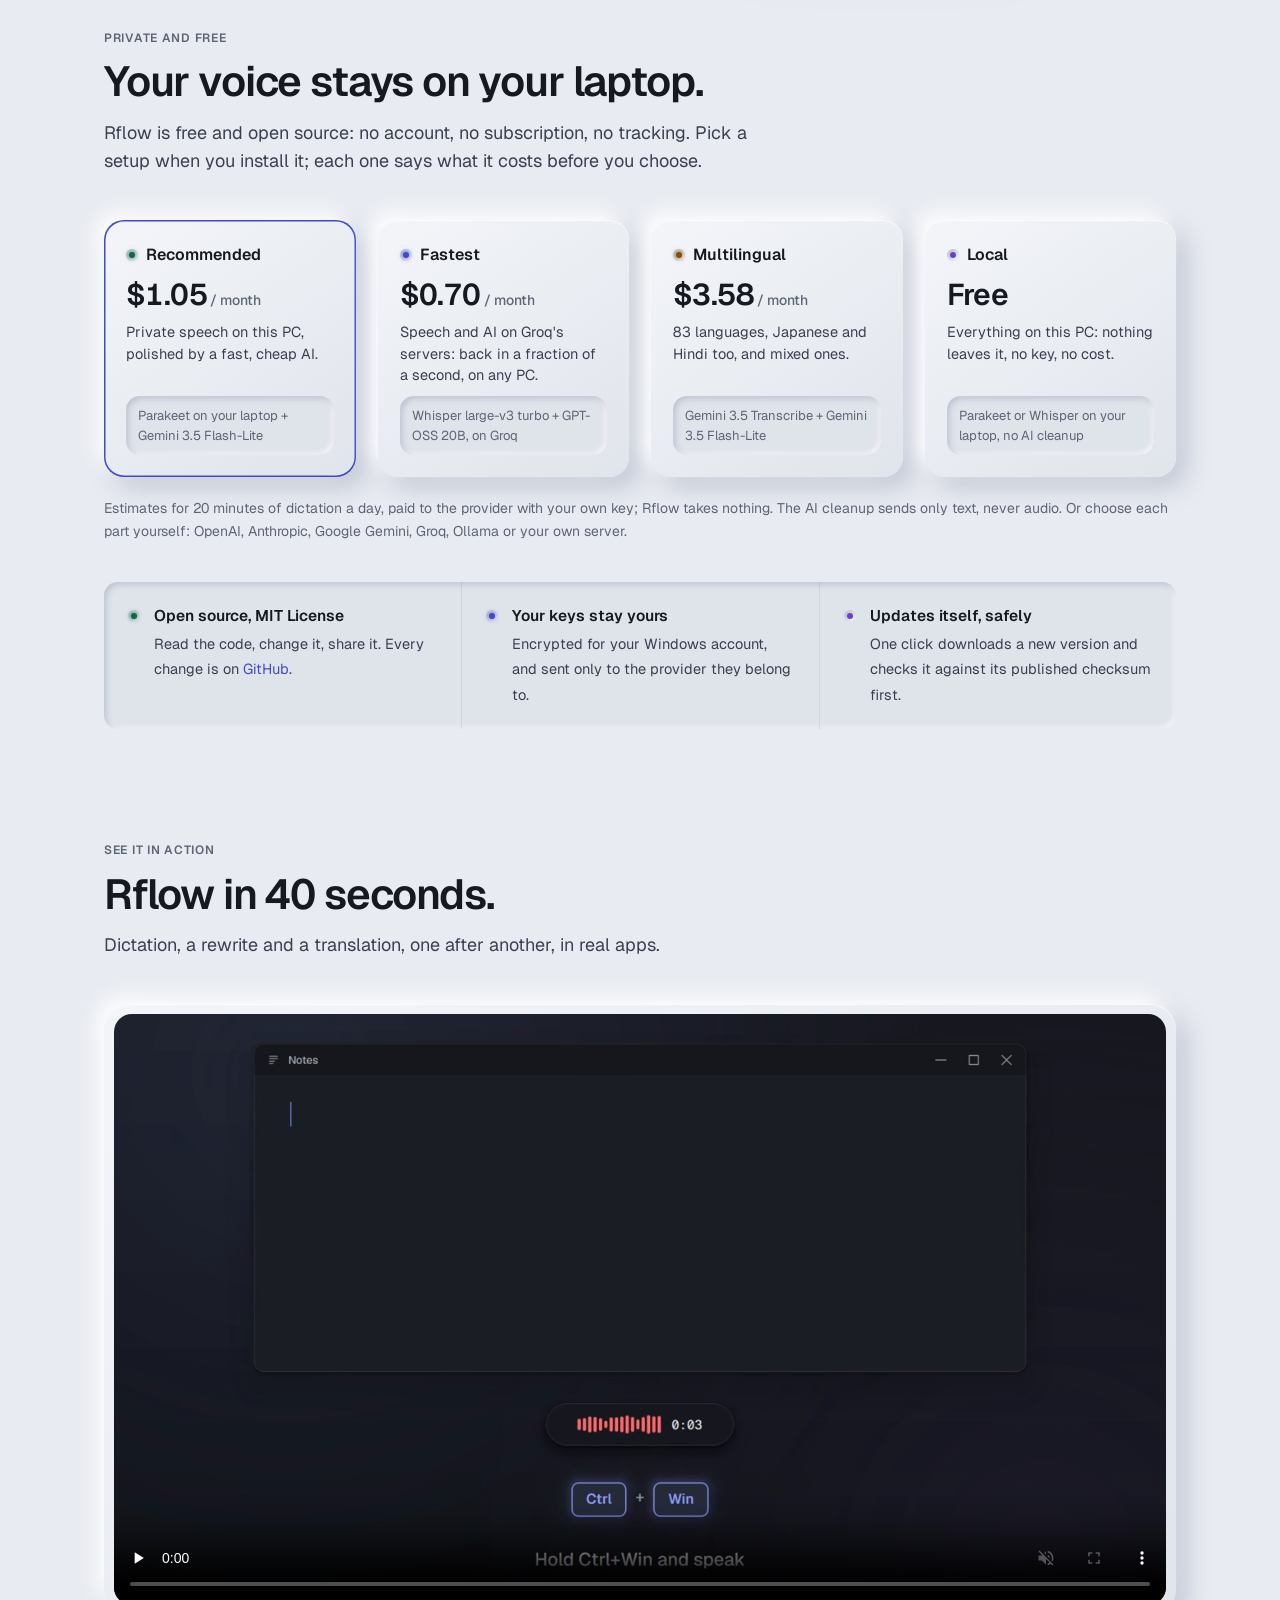
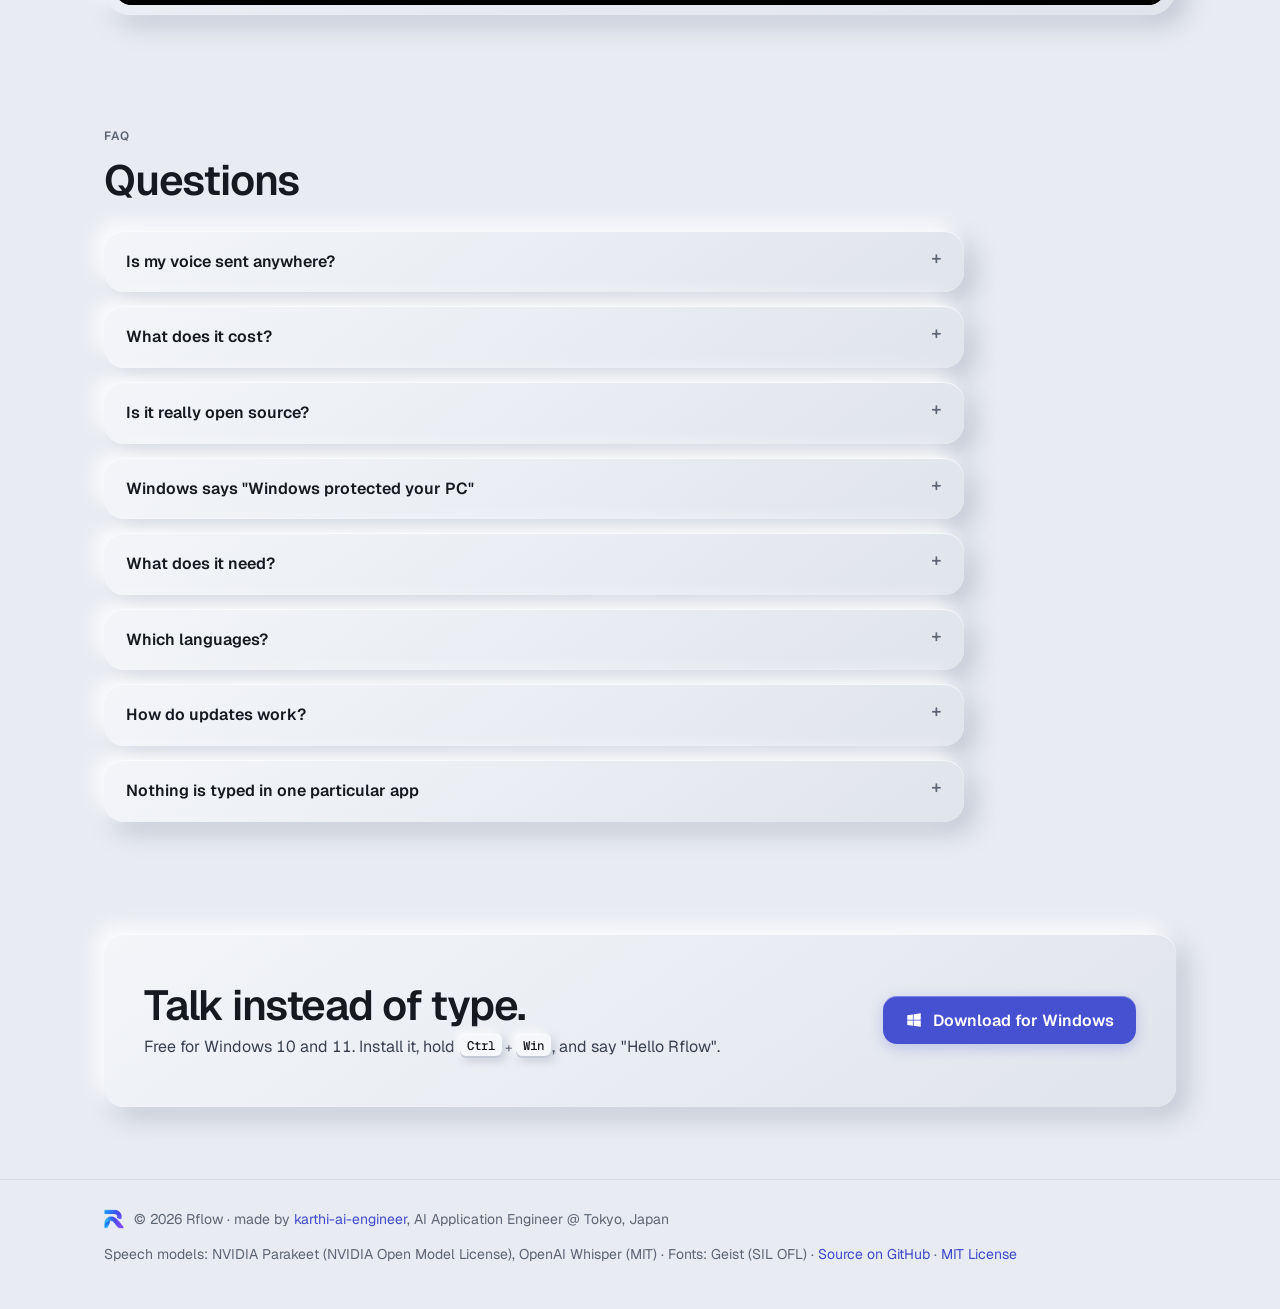
==== commit ef298faf: "Drop the still meeting picture now that its clip plays above The Live translation section opened wit" ====
--- a/site/index.html
+++ b/site/index.html
@@ -126,10 +126,7 @@
   .points .lamp { margin-top: 6px; }
   .keys-line { margin: 26px 0 0 56px; color: var(--text-2); font-size: 15px; line-height: 2.1; }
 
-  /* Live translation: the example over a meeting, then what it does */
-  .wide { padding: 10px; border-radius: 26px; }
-  .wide img { display: block; width: 100%; border-radius: 18px; }
-  .wide figcaption { padding: 14px 12px 6px; color: var(--text-2); font-size: 14.5px; }
+  /* What a feature does, point by point (its clip plays in "See it work") */
   .list { display: grid; gap: 20px; margin: 0; padding: 0; list-style: none; }
   .list li { display: flex; gap: 16px; align-items: flex-start; }
   .list .icon { width: 40px; height: 40px; border-radius: 12px; display: grid; place-items: center; color: var(--text-2); flex: none; }
@@ -323,11 +320,6 @@
     <h2>Follow the meeting<br>in your own language.</h2>
     <p class="sub">Press <kbd>Ctrl</kbd><span class="plus">+</span><kbd>Alt</kbd><span class="plus">+</span><kbd>L</kbd> in a Teams or Zoom call, a video, or a room full of
       people: what they say appears in a bar over any app, the words heard above their translation.</p>
-    <figure class="card wide" style="margin:0">
-      <img src="img/live-example.png" width="1500" height="900" loading="lazy" alt="Rflow's translation bar over an online meeting: Japanese lines with their English translations, and the user's own line marked You">
-      <figcaption>A meeting in Japanese, translated into English as people speak. With <b>Both</b>, your own words are translated for
-        the others and marked "You".</figcaption>
-    </figure>
     <div class="two live-grid">
       <ul class="list">
         <li><span class="icon well violet"><svg class="i" viewBox="0 0 24 24"><rect x="3" y="5" width="18" height="14" rx="3"/><path d="M7 11h4M13 11h4M7 15h7"/></svg></span>
@@ -412,10 +404,9 @@
 <section id="demo">
   <div class="wrap">
     <div class="caps">See it in action</div>
-    <h2>A minute with Rflow.</h2>
-    <p class="sub">Dictation, a rewrite and a translation, in real apps.</p>
+    <h2>Rflow in 40 seconds.</h2>
+    <p class="sub">Dictation, a rewrite and a translation, one after another, in real apps.</p>
     <div class="card video">
-      <!-- The demo video and its poster are added before this is merged: site/media/demo.mp4 and site/img/demo-poster.png. -->
       <video src="media/demo.mp4" poster="img/demo-poster.png" controls muted playsinline preload="none"></video>
     </div>
   </div>
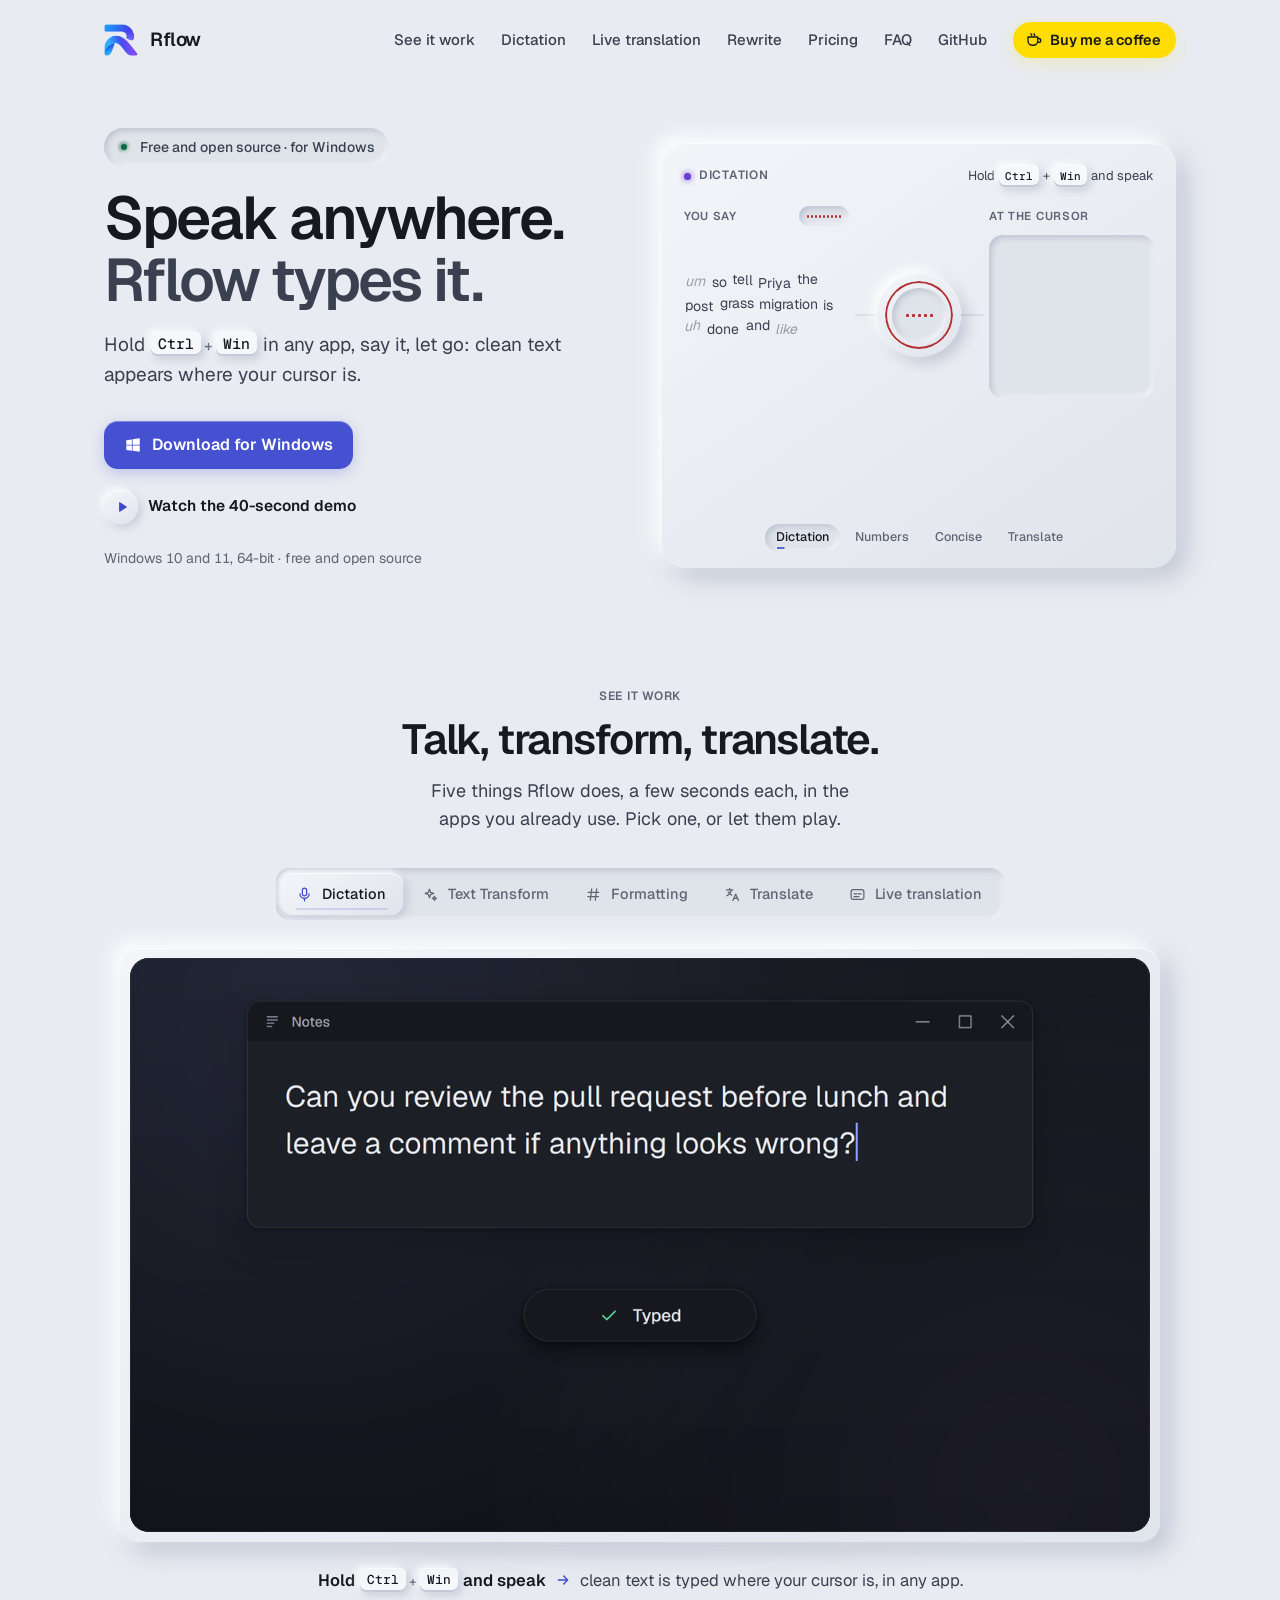
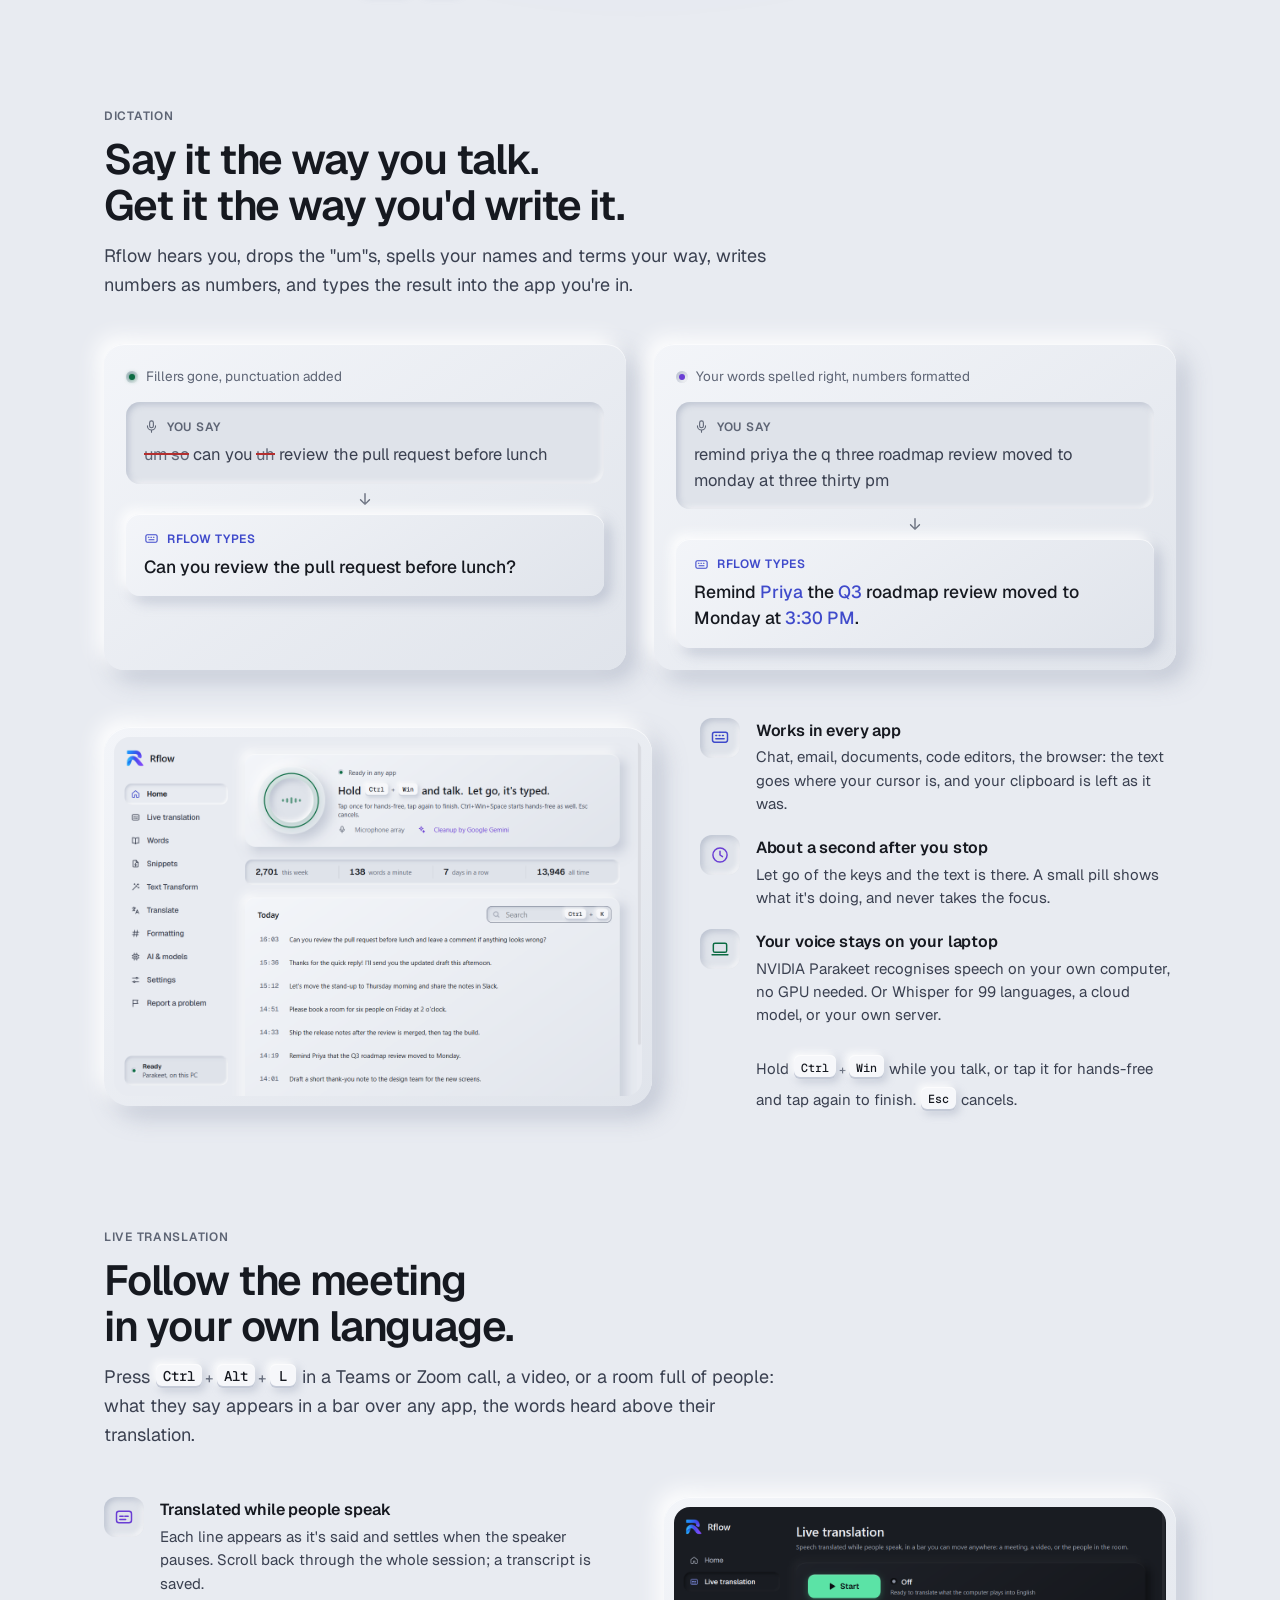
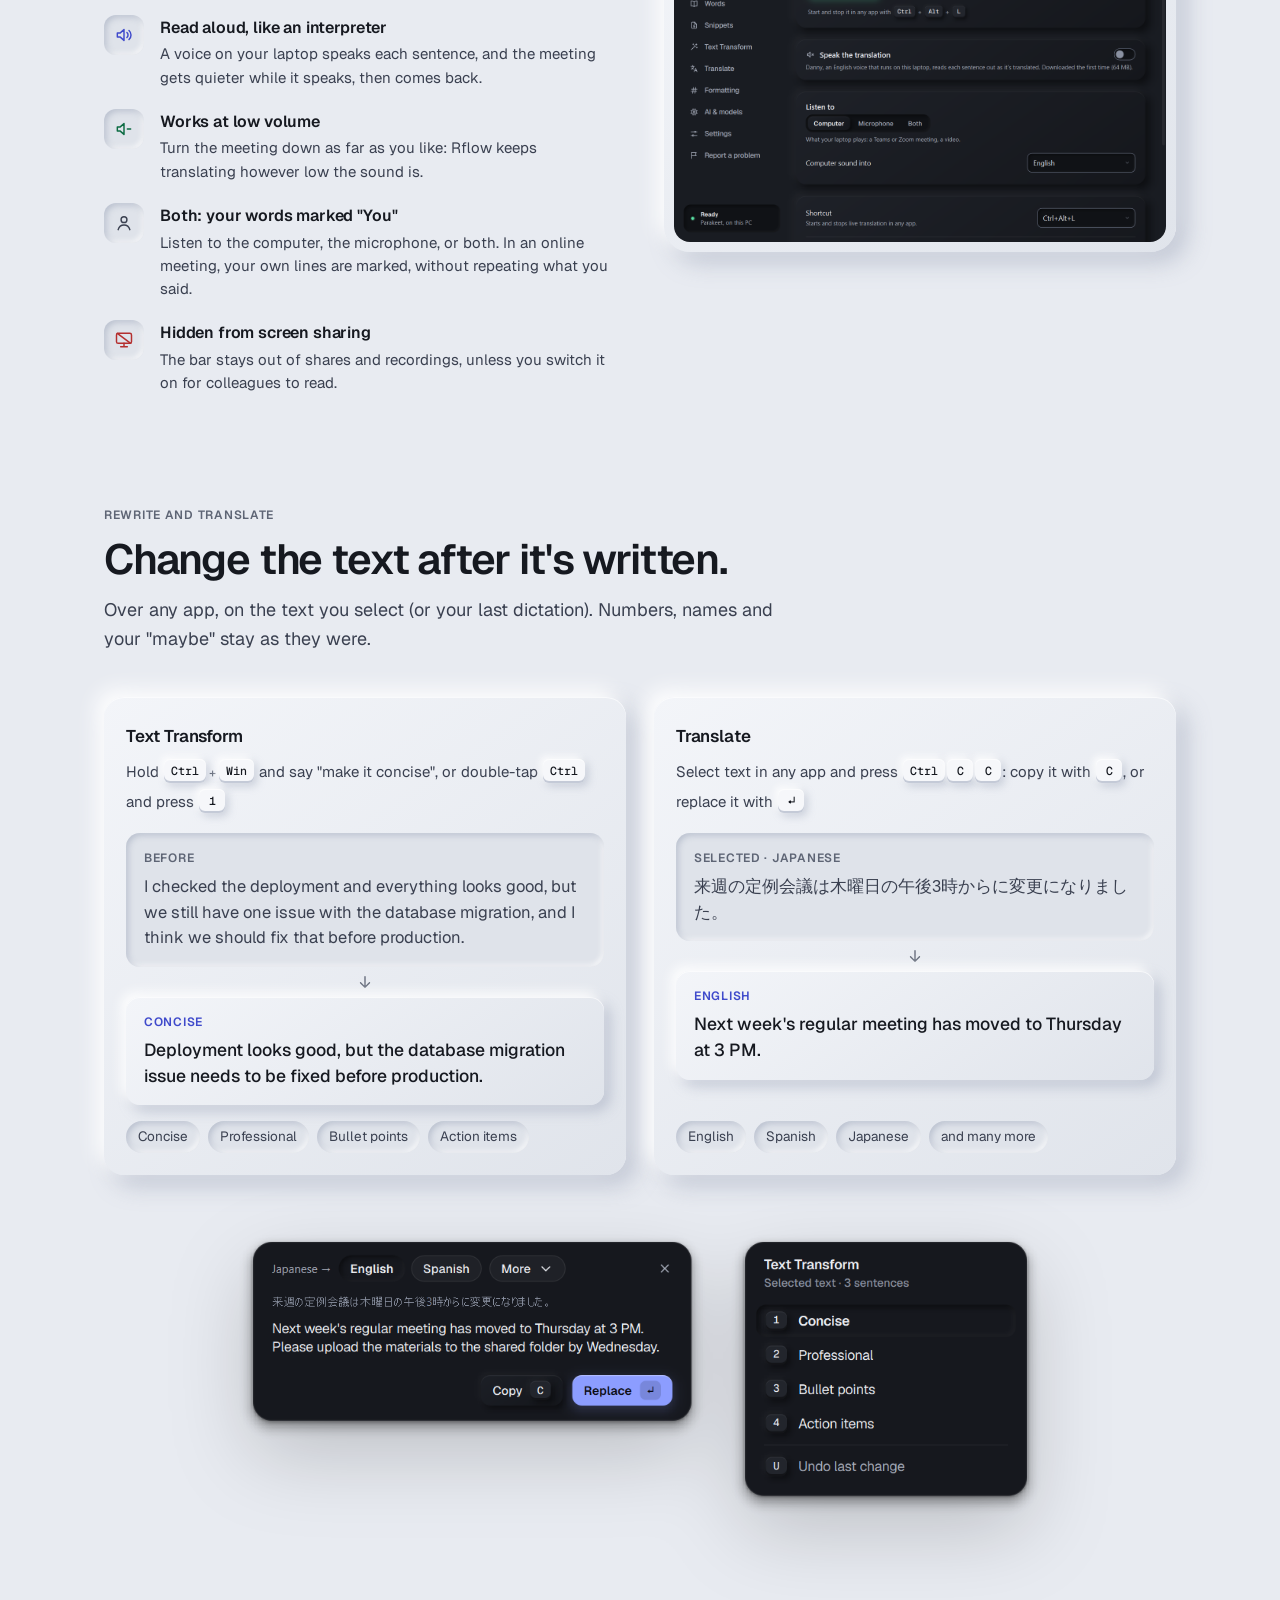
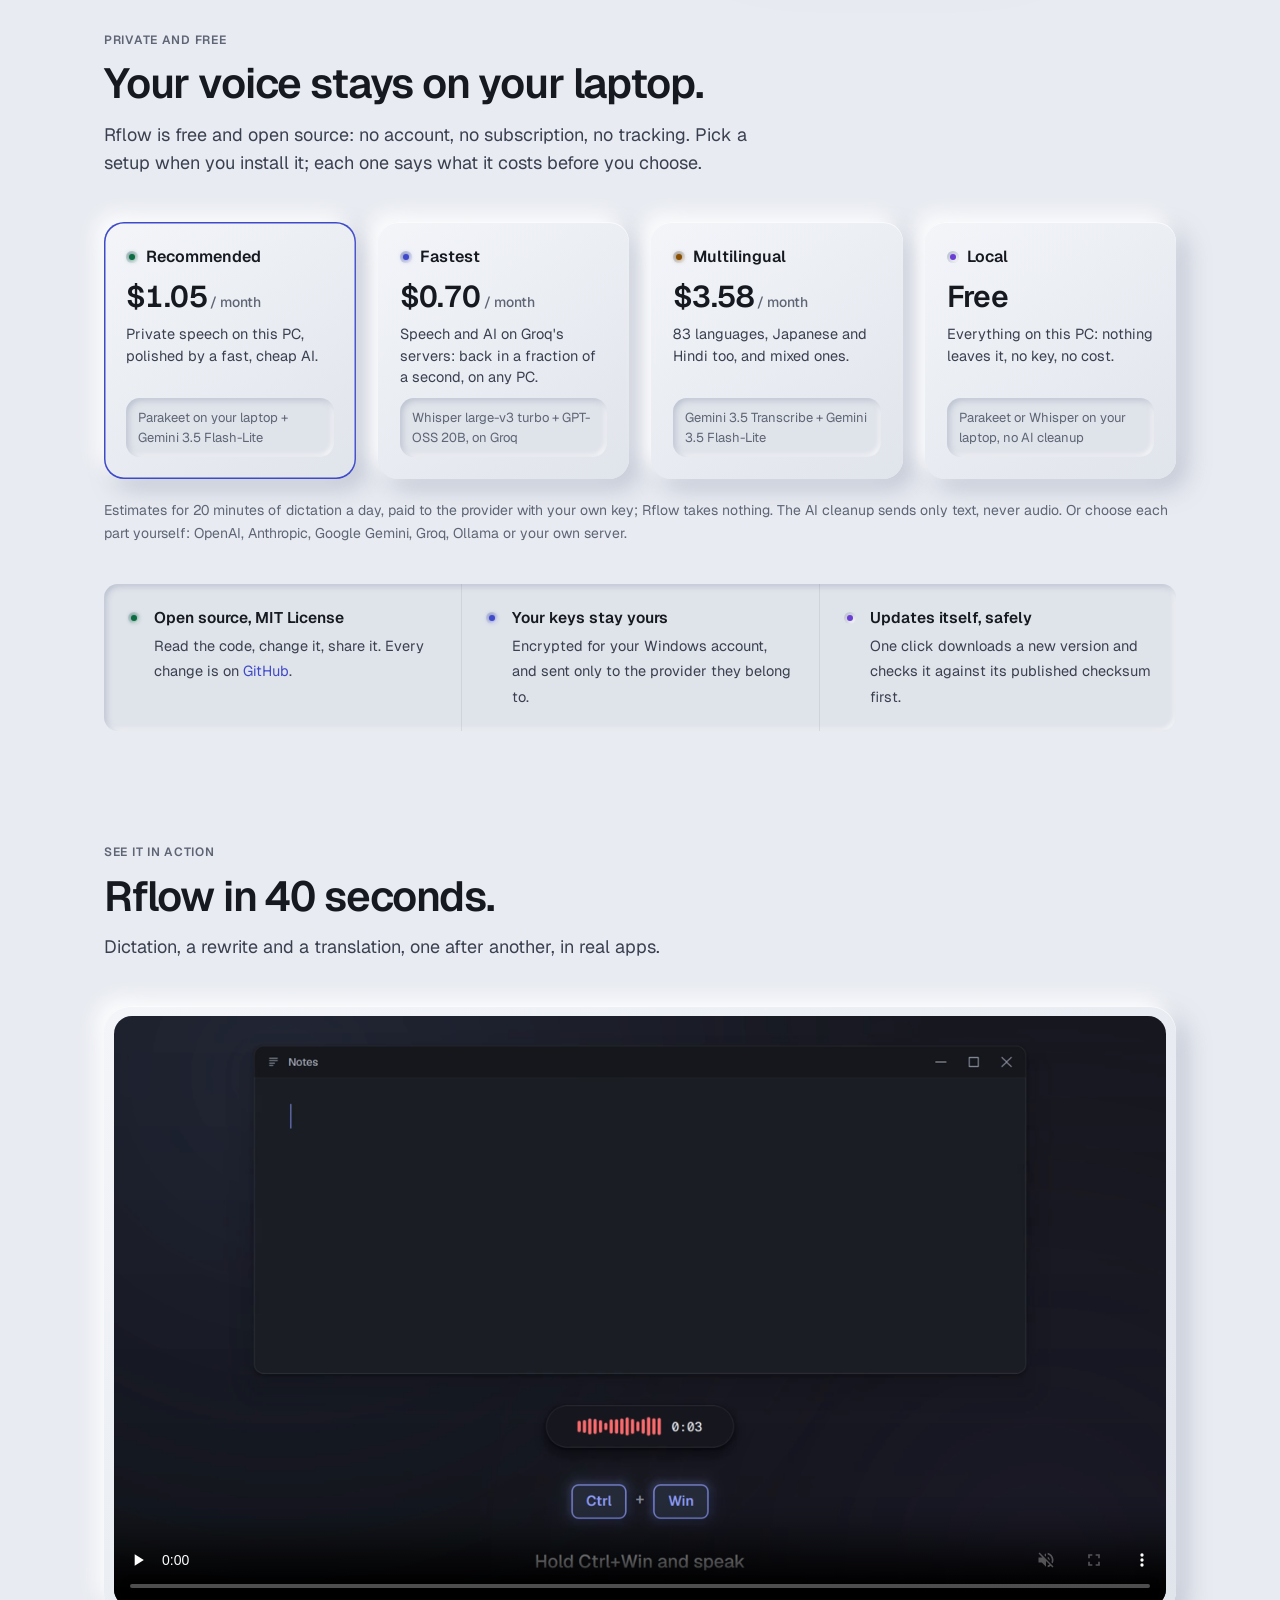
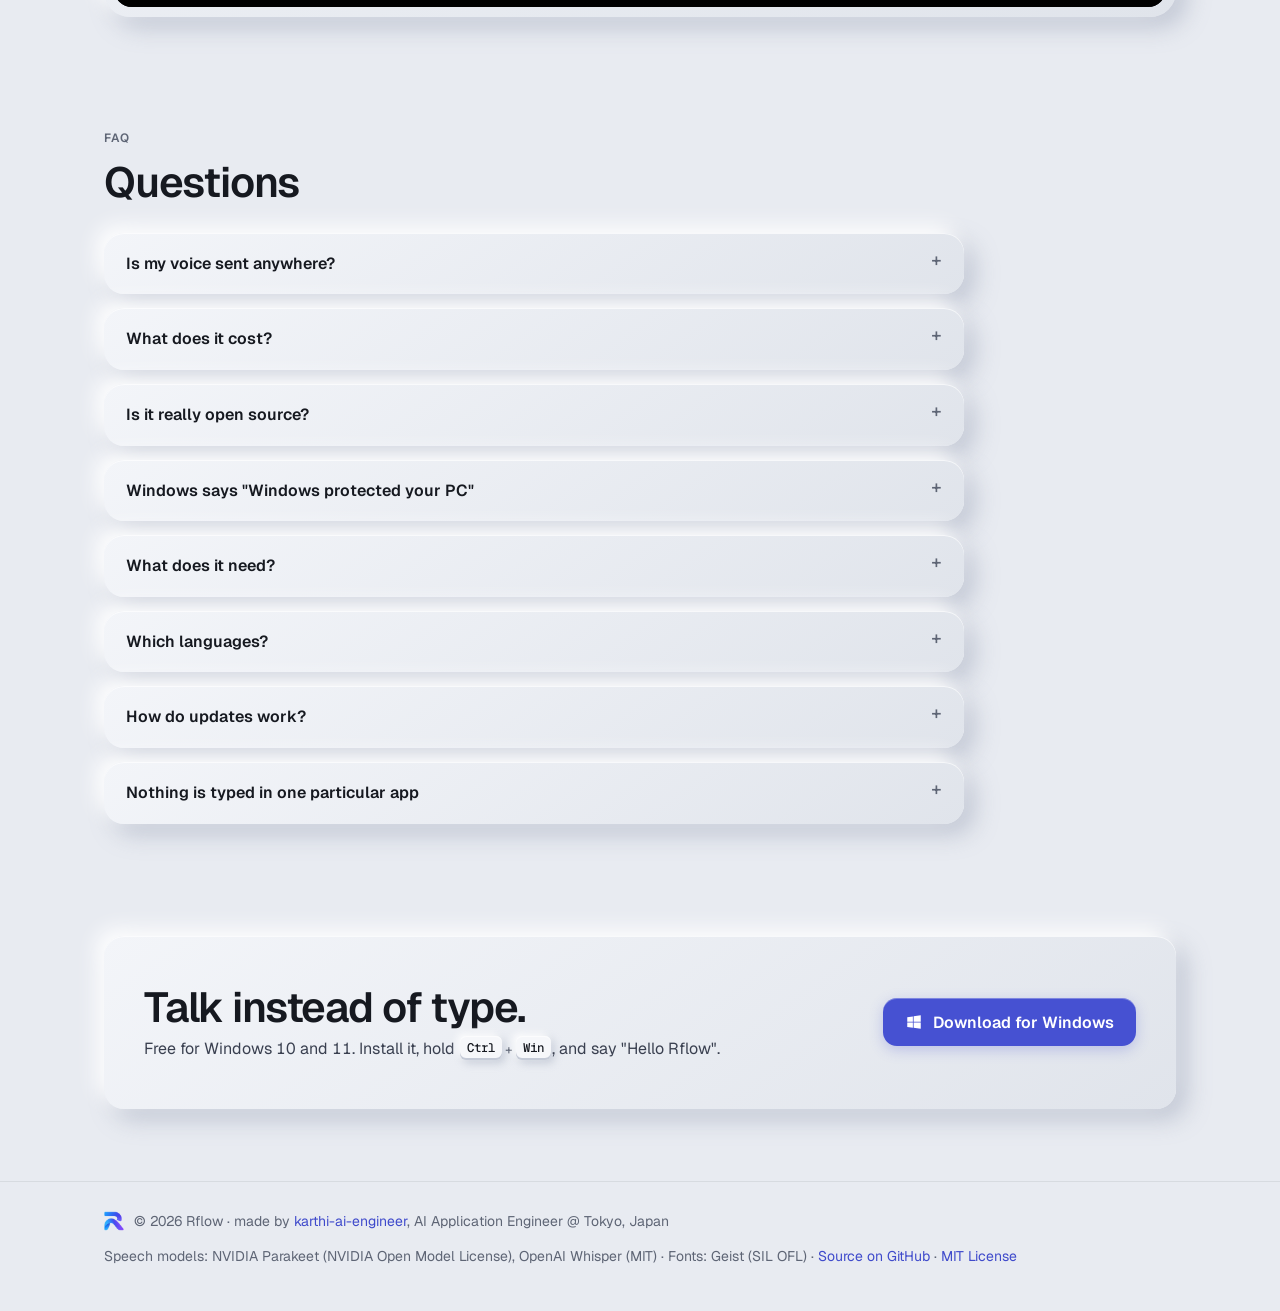
==== commit 66f7d896: "Add a Buy me a coffee link to the website and the README The owner's request, the same link as on th" ====
--- a/site/index.html
+++ b/site/index.html
@@ -79,6 +79,15 @@
   nav { display: flex; align-items: center; gap: 26px; }
   nav a { color: var(--text-2); font-size: 15px; font-weight: 500; }
   nav a:hover { color: var(--text); text-decoration: none; }
+  /* the owner's "Buy me a coffee", the same link as on their GitHub profile */
+  nav a.coffee { display: inline-flex; align-items: center; gap: 7px; height: 36px; padding: 0 15px 0 12px;
+    border-radius: 999px; background: #FFDD00; color: #1A1A1A; font-weight: 600; font-size: 14.5px;
+    box-shadow: 0 6px 18px rgba(255, 221, 0, .18); transition: transform .2s, box-shadow .2s; }
+  nav a.coffee:hover { color: #1A1A1A; transform: translateY(-1px); box-shadow: 0 8px 22px rgba(255, 221, 0, .28); }
+  nav a.coffee:focus-visible { outline: 2px solid var(--iris); outline-offset: 3px; }
+  nav a.coffee svg { width: 18px; height: 18px; fill: none; stroke: currentColor; stroke-width: 1.8;
+    stroke-linecap: round; stroke-linejoin: round; }
+  nav a.coffee .short { display: none; }
 
   .button { display: inline-flex; align-items: center; gap: 10px; height: 48px; padding: 0 22px; border-radius: 14px; font-weight: 600; font-size: 16px;
             color: var(--text); background: linear-gradient(145deg, var(--cx-a), var(--cx-b)); box-shadow: var(--sh-3), inset 0 1px 0 var(--edge); }
@@ -187,6 +196,9 @@
     .points { grid-template-columns: 1fr; }
     .points > div + div { border-left: 0; border-top: 1px solid var(--line); }
     nav a:not(.keep) { display: none; }
+    nav { gap: 16px; }
+    nav a.coffee .long { display: none; }  /* phones: "Coffee" alone, with its cup */
+    nav a.coffee .short { display: inline; }
     section { padding-top: 88px; }
     .final { margin-top: 88px; padding: 36px 28px; }
   }
@@ -208,7 +220,8 @@
   <header>
     <a class="brand" href="#"><img class="mark" src="img/logo.png" width="34" height="34" alt="">Rflow</a>
     <nav><a href="#see">See it work</a><a href="#dictation">Dictation</a><a href="#live">Live translation</a><a href="#rewrite">Rewrite</a><a href="#private">Pricing</a><a href="#faq">FAQ</a>
-      <a class="keep" href="https://github.com/karthi-ai-engineer/rflow-ai">GitHub</a></nav>
+      <a class="keep" href="https://github.com/karthi-ai-engineer/rflow-ai">GitHub</a>
+      <a class="keep coffee" href="https://buymeacoffee.com/karthiaienq" target="_blank" rel="noopener"><svg viewBox="0 0 24 24" aria-hidden="true"><path d="M4 8h13v5a6 6 0 0 1-6 6h-1a6 6 0 0 1-6-6V8Z"/><path d="M17 10h1.5a2.5 2.5 0 0 1 0 5H17M8 3.5c0 1 1 1.5 1 2.5M12 3.5c0 1 1 1.5 1 2.5"/></svg><span class="long">Buy me a coffee</span><span class="short">Coffee</span></a></nav>
   </header>
 
   <div class="hero">
--- a/site/showcase.css
+++ b/site/showcase.css
@@ -113,11 +113,16 @@
 @media (max-width: 560px) {
   .showcase { padding-top: 48px; }
   .sc-head { margin-bottom: 24px; }
-  .sc-tabs { margin-bottom: 18px; }
-  .sc-tab { height: 40px; padding: 0 14px 0 13px; font-size: 14px; gap: 8px; }
-  .sc-player { margin: 0 -16px; padding: 0; border-radius: 0; background: none; box-shadow: none; }  /* phones: the clip edge to edge */
-  .sc-player::before { display: none; }
-  .sc-screen { border-radius: 0; }
+  /* phones: the five tabs as a list, all visible at once, instead of a strip to scroll sideways */
+  .sc-tabs { flex-direction: column; gap: 2px; width: 100%; margin-bottom: 16px; padding: 4px; overflow: visible;
+    scroll-snap-type: none; }
+  .sc-tabs, .sc-tabs.more-left, .sc-tabs.more-right, .sc-tabs.more-left.more-right { -webkit-mask-image: none; mask-image: none; }
+  .sc-tab { width: 100%; height: 42px; padding: 0 14px; font-size: 15px; gap: 11px; }
+  .sc-tab .bar { left: 14px; right: 14px; bottom: 4px; }
+  /* and the clip inside the page's margins, in a smaller frame */
+  .sc-player { padding: 6px; border-radius: 20px; }
+  .sc-player::before { inset: 10% 8% -6%; }
+  .sc-screen { border-radius: 14px; }
   .sc-cap { padding: 0 4px; }
   .sc-cap b { display: block; }  /* what you do on one line, what happens under it */
   .sc-cap .to { margin: 0 6px 0 0; }
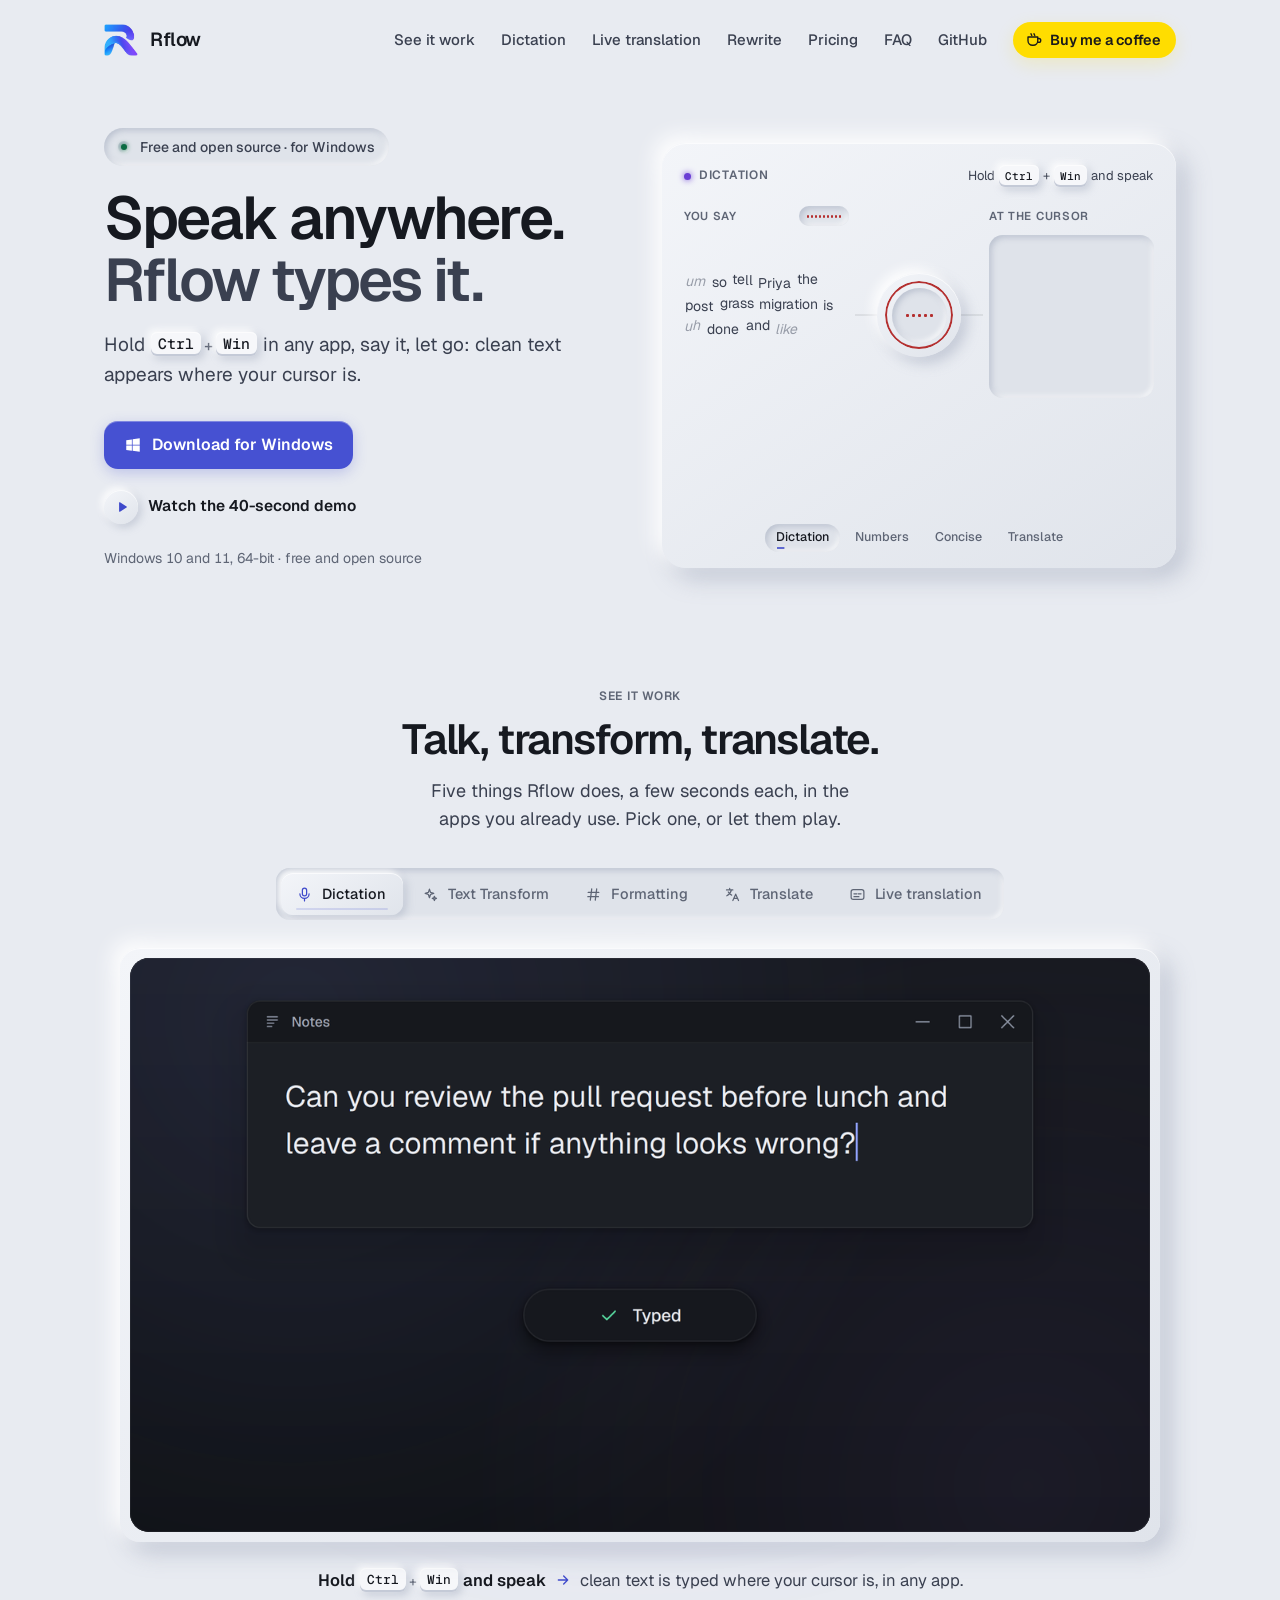
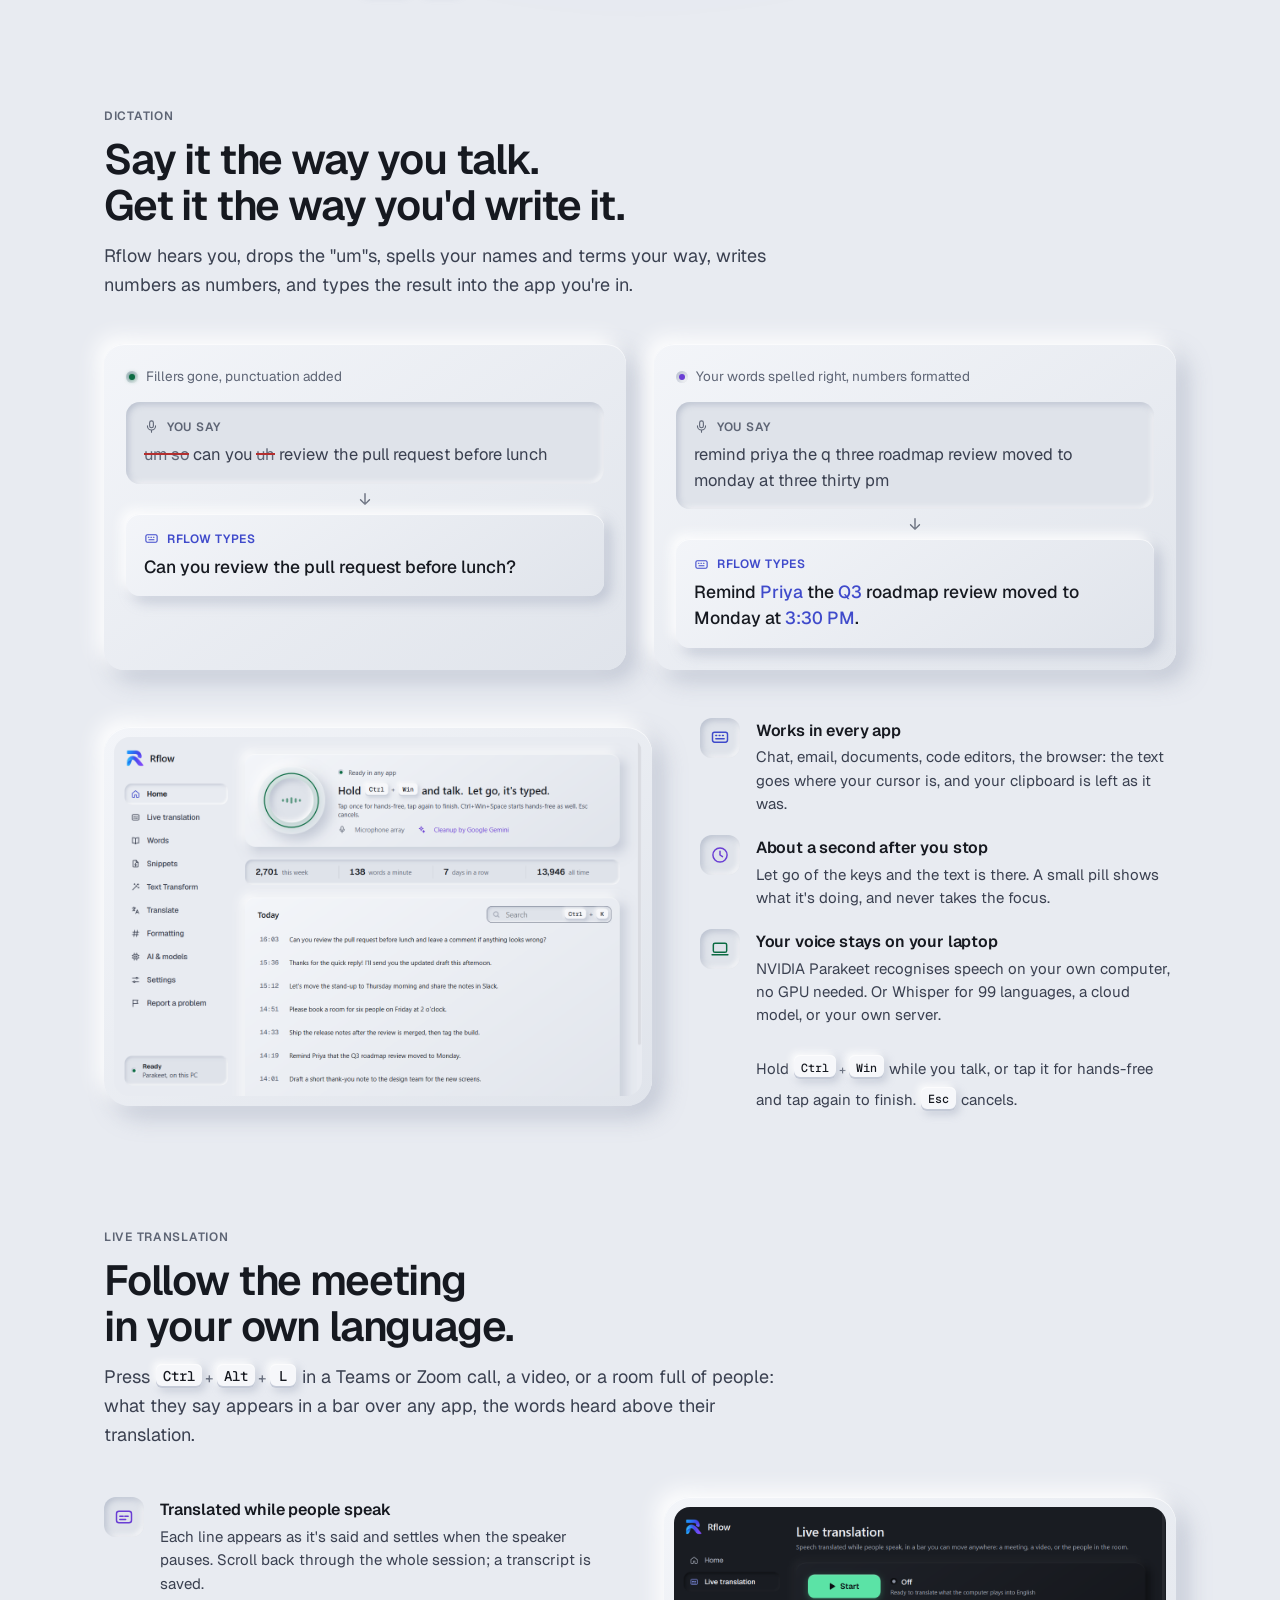
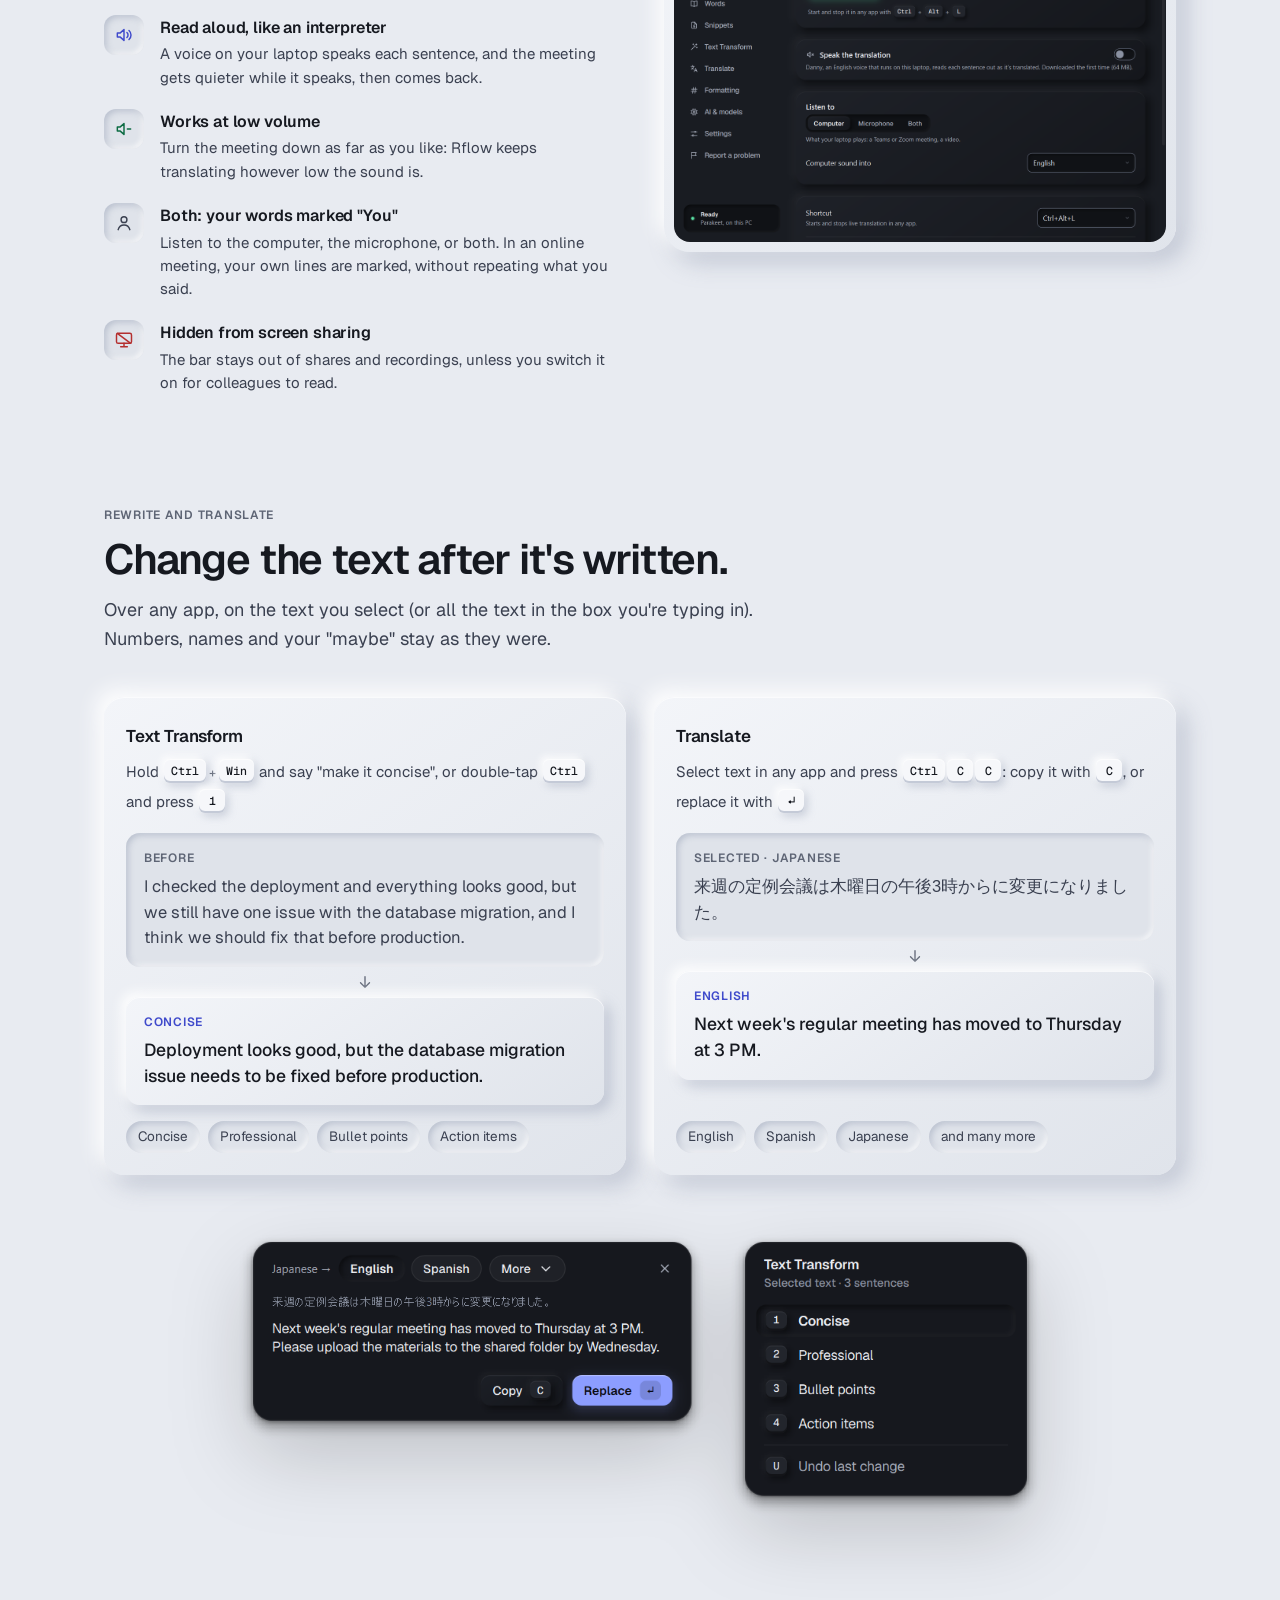
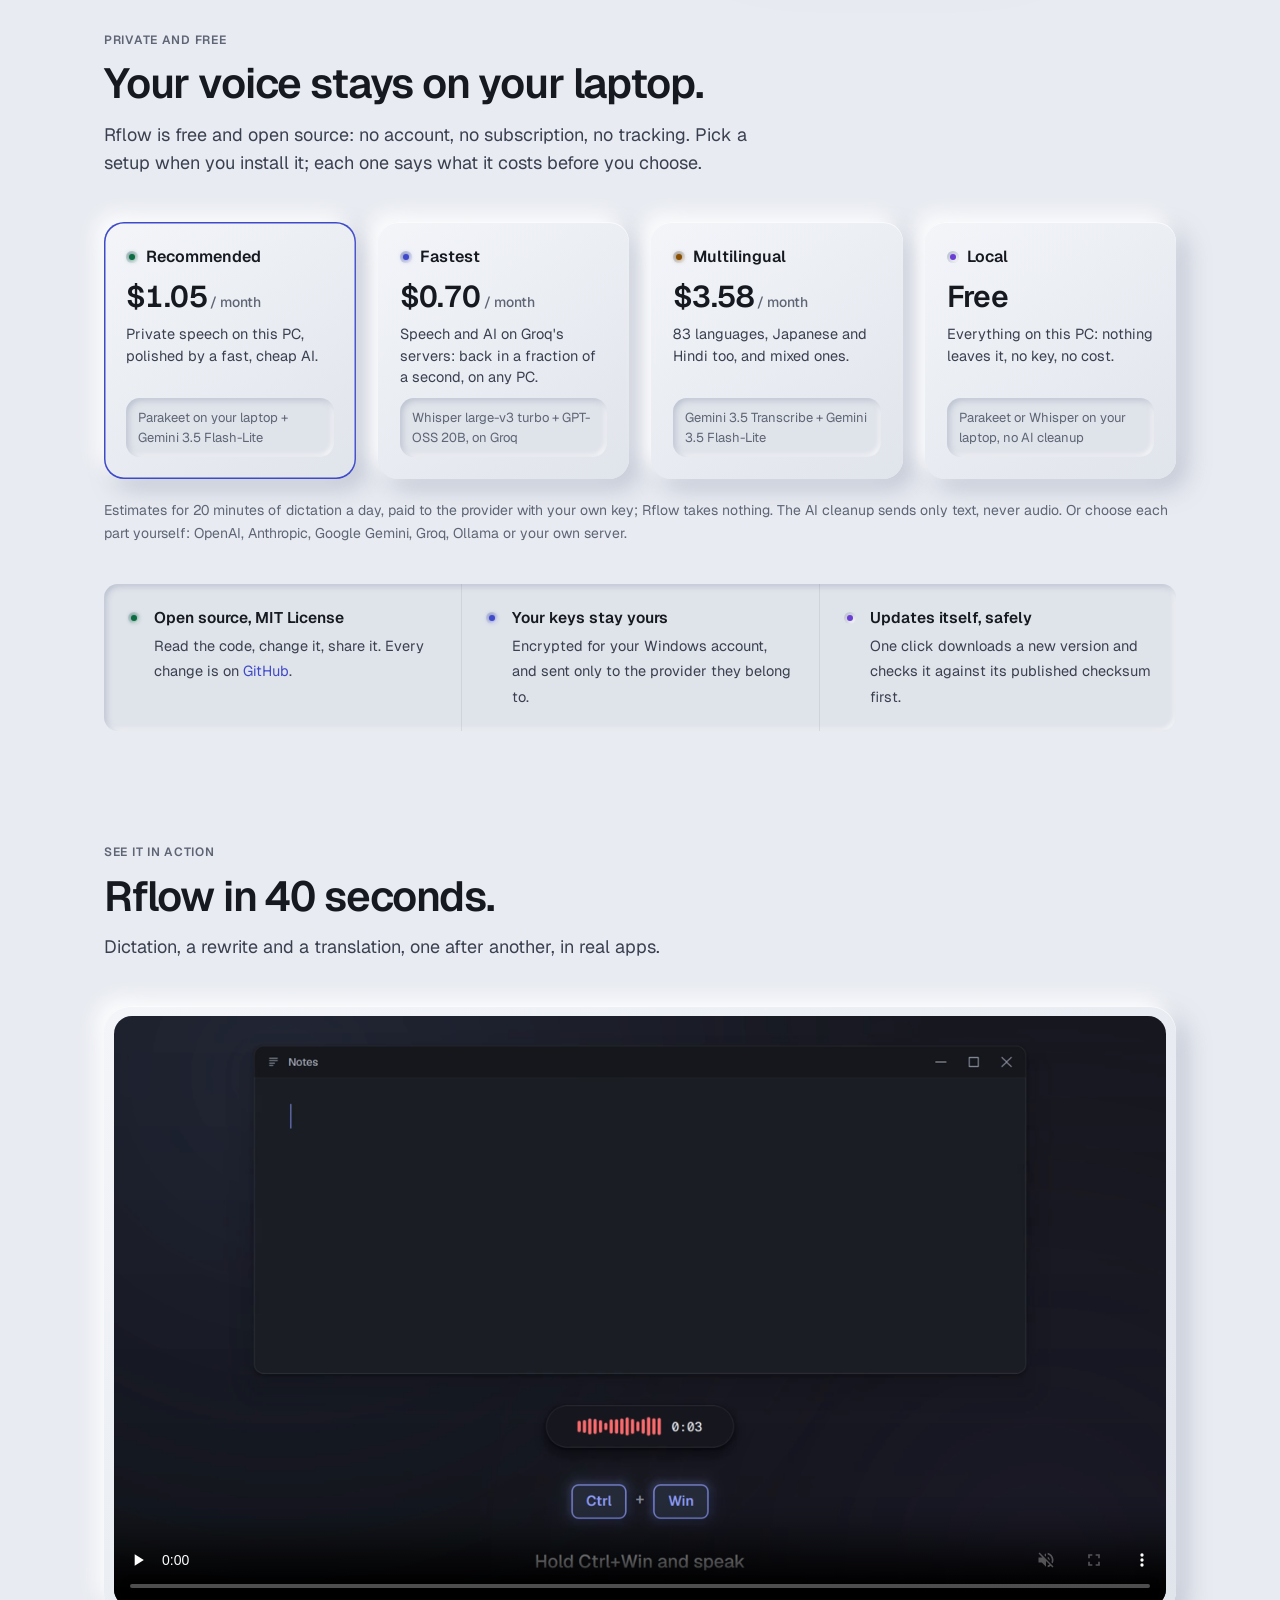
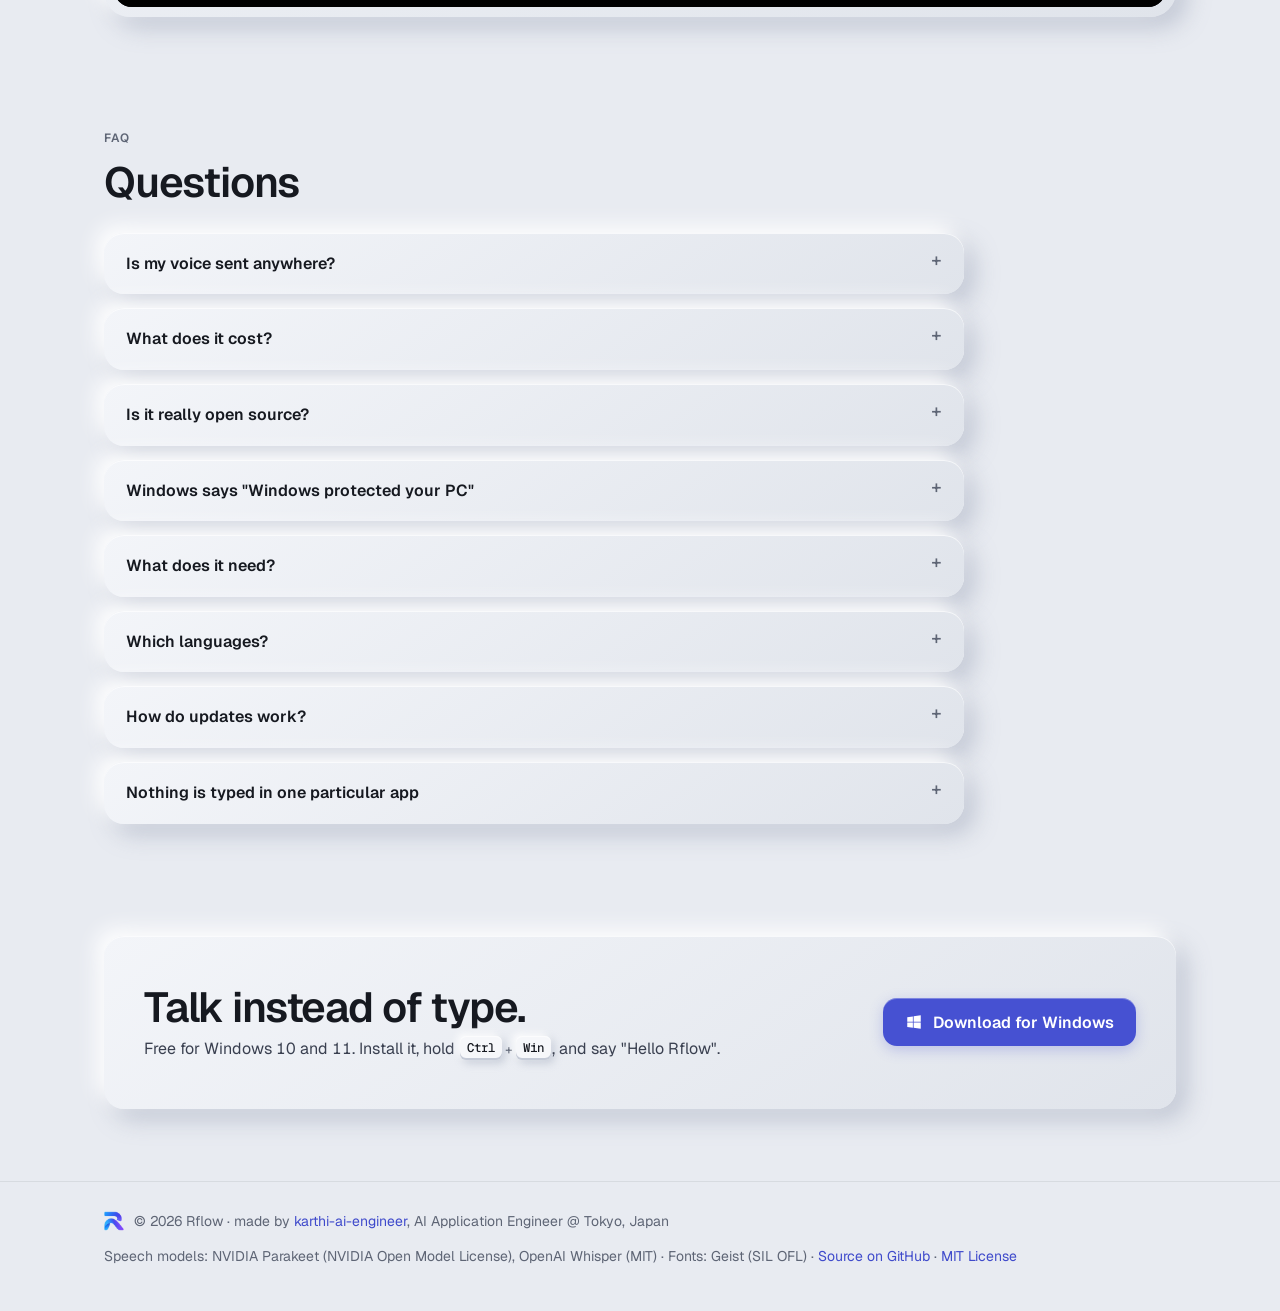
==== commit 165cb795: "Describe the new text rule and transforms in README and site With nothing selected, Text Transform n" ====
--- a/site/index.html
+++ b/site/index.html
@@ -355,7 +355,7 @@
   <div class="wrap">
     <div class="caps">Rewrite and translate</div>
     <h2>Change the text after it's written.</h2>
-    <p class="sub">Over any app, on the text you select (or your last dictation). Numbers, names and your "maybe" stay as they were.</p>
+    <p class="sub">Over any app, on the text you select (or all the text in the box you're typing in). Numbers, names and your "maybe" stay as they were.</p>
     <div class="pair">
       <div class="card example">
         <div class="how"><h3>Text Transform</h3>Hold <kbd>Ctrl</kbd><span class="plus">+</span><kbd>Win</kbd> and say "make it concise", or double-tap <kbd>Ctrl</kbd> and press <kbd>1</kbd></div>
